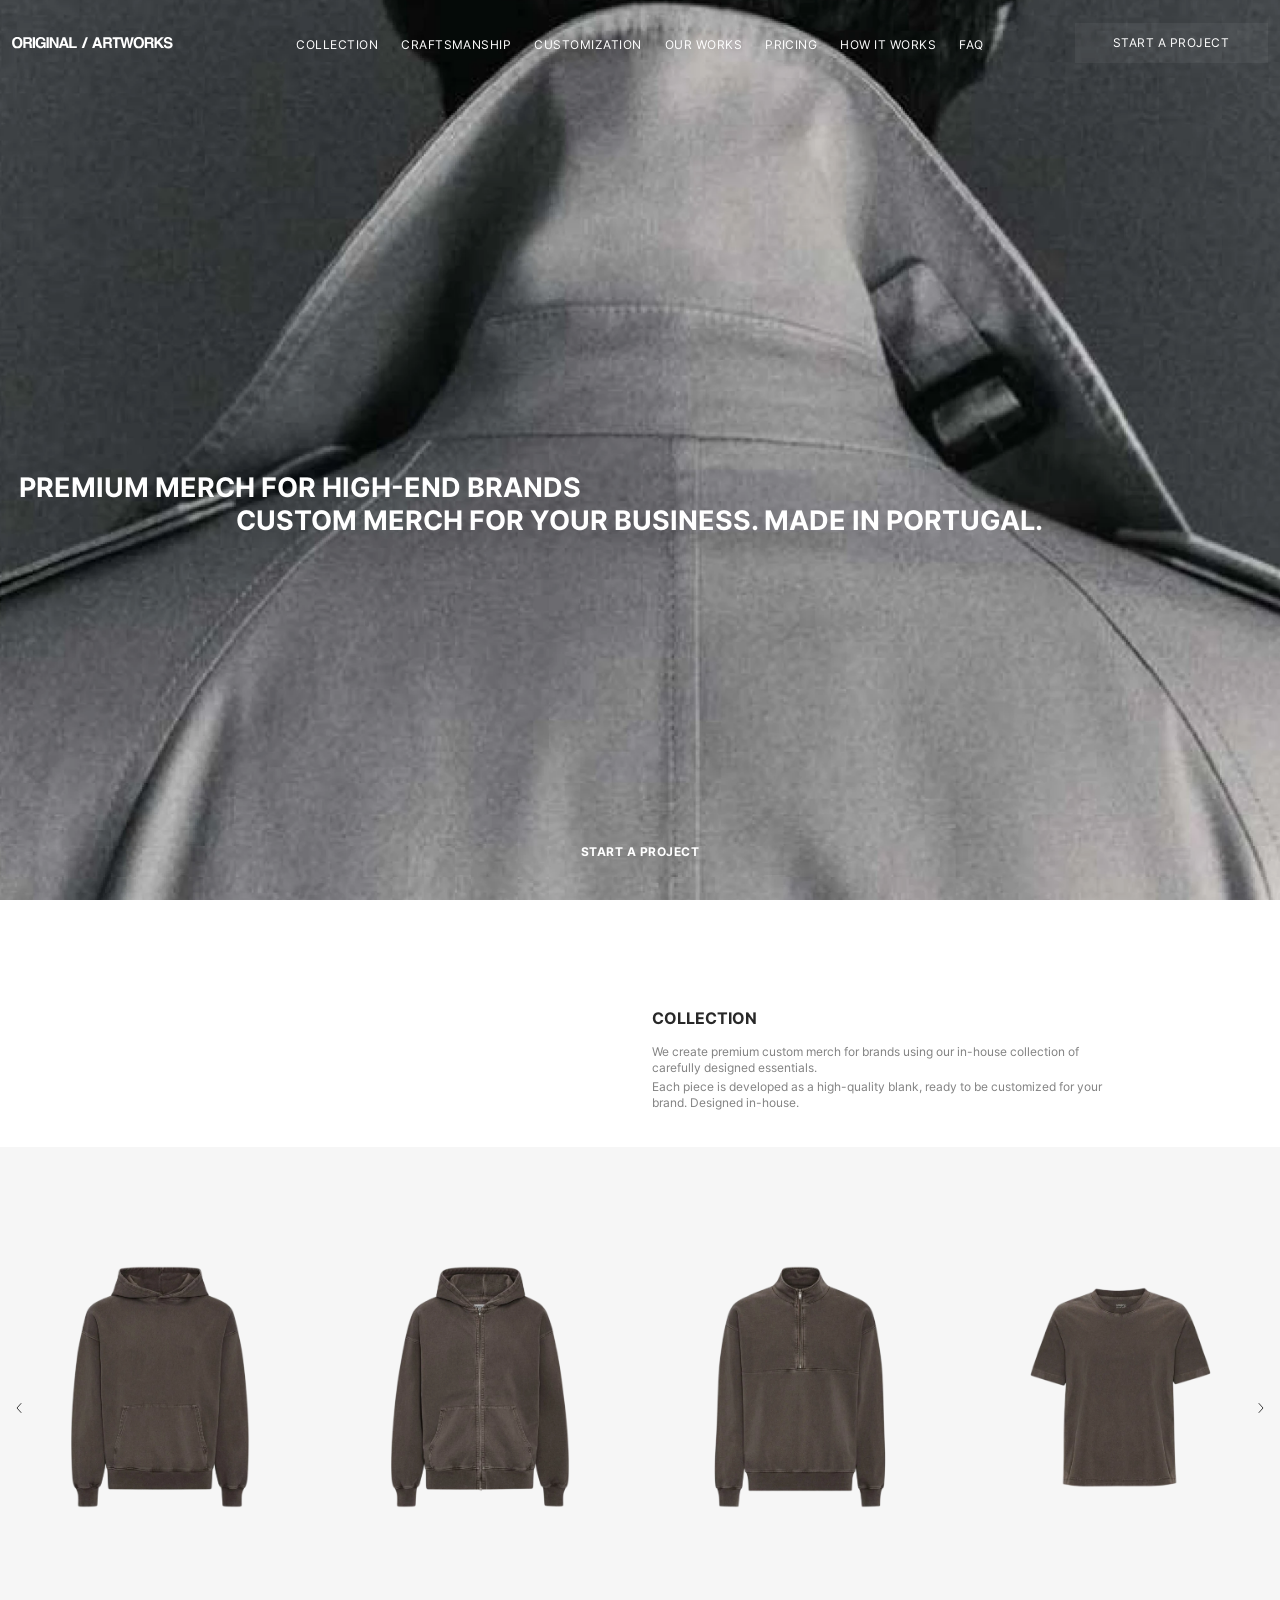
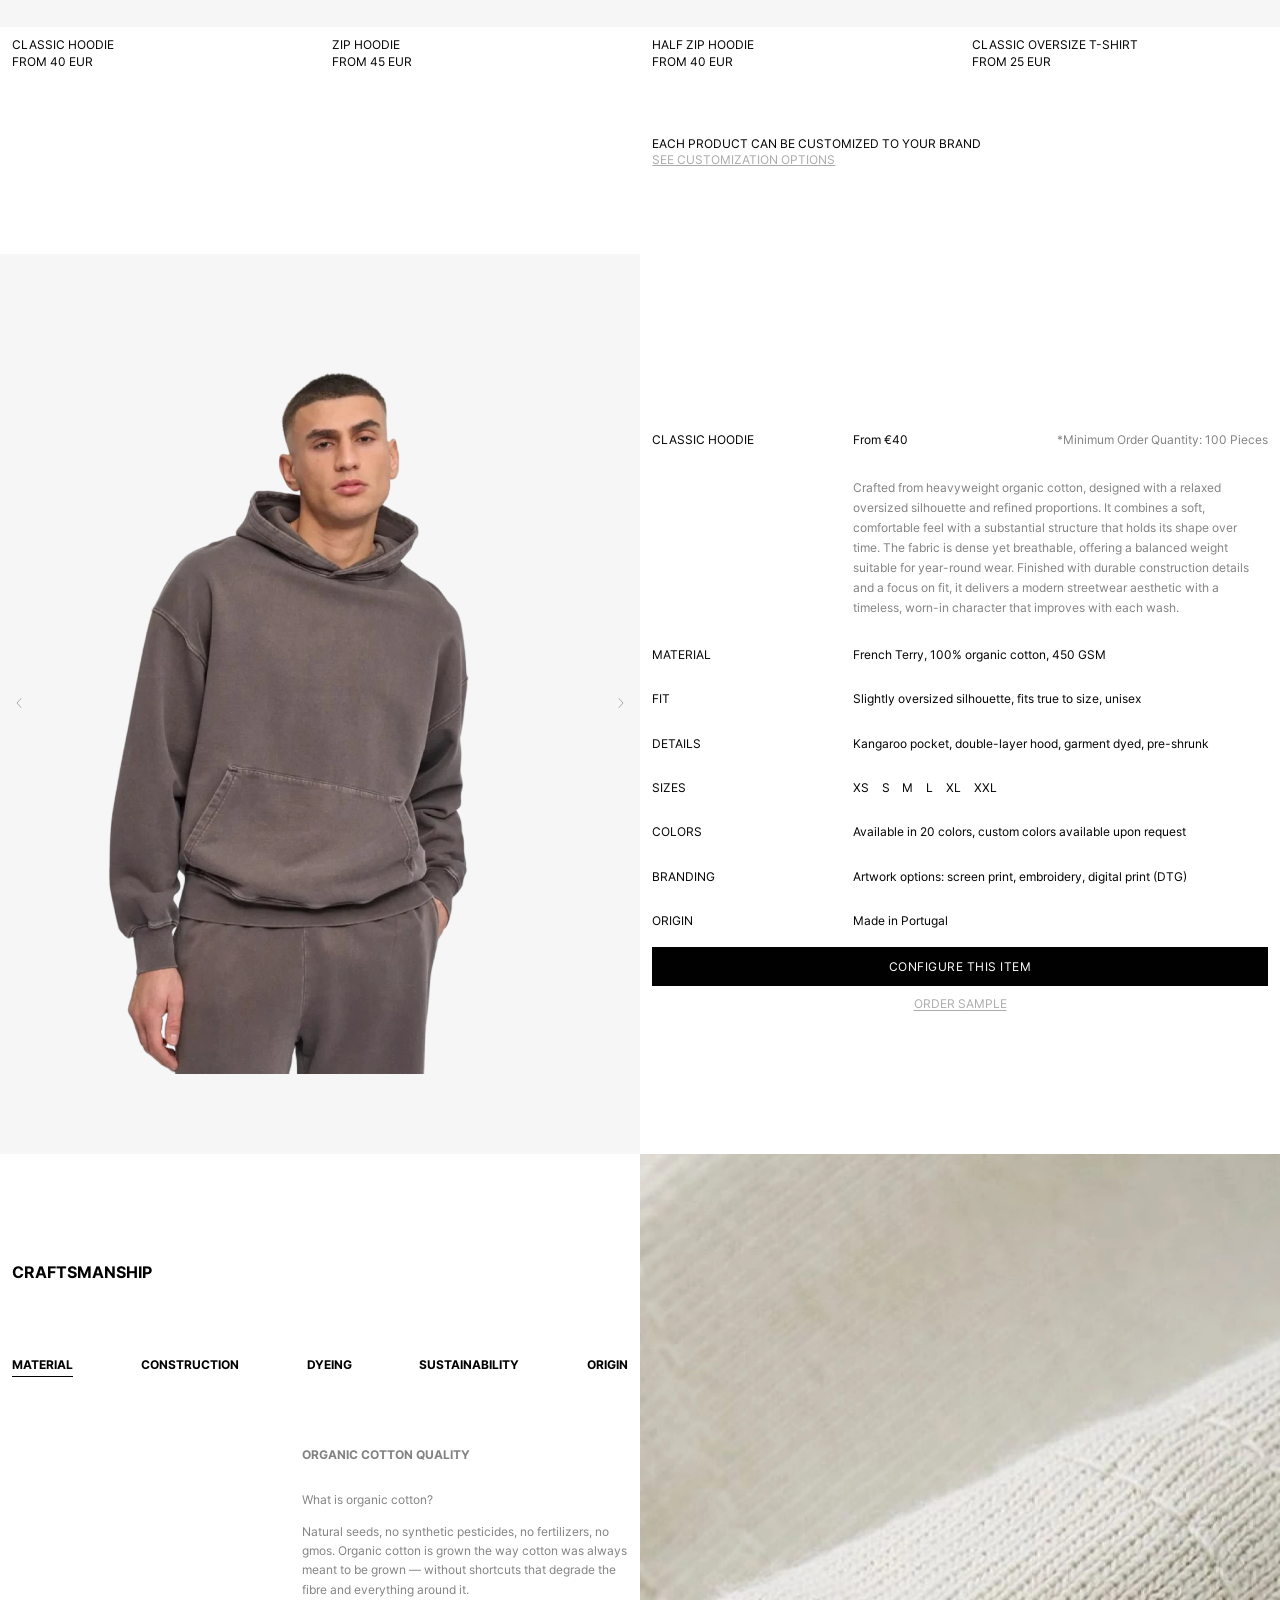
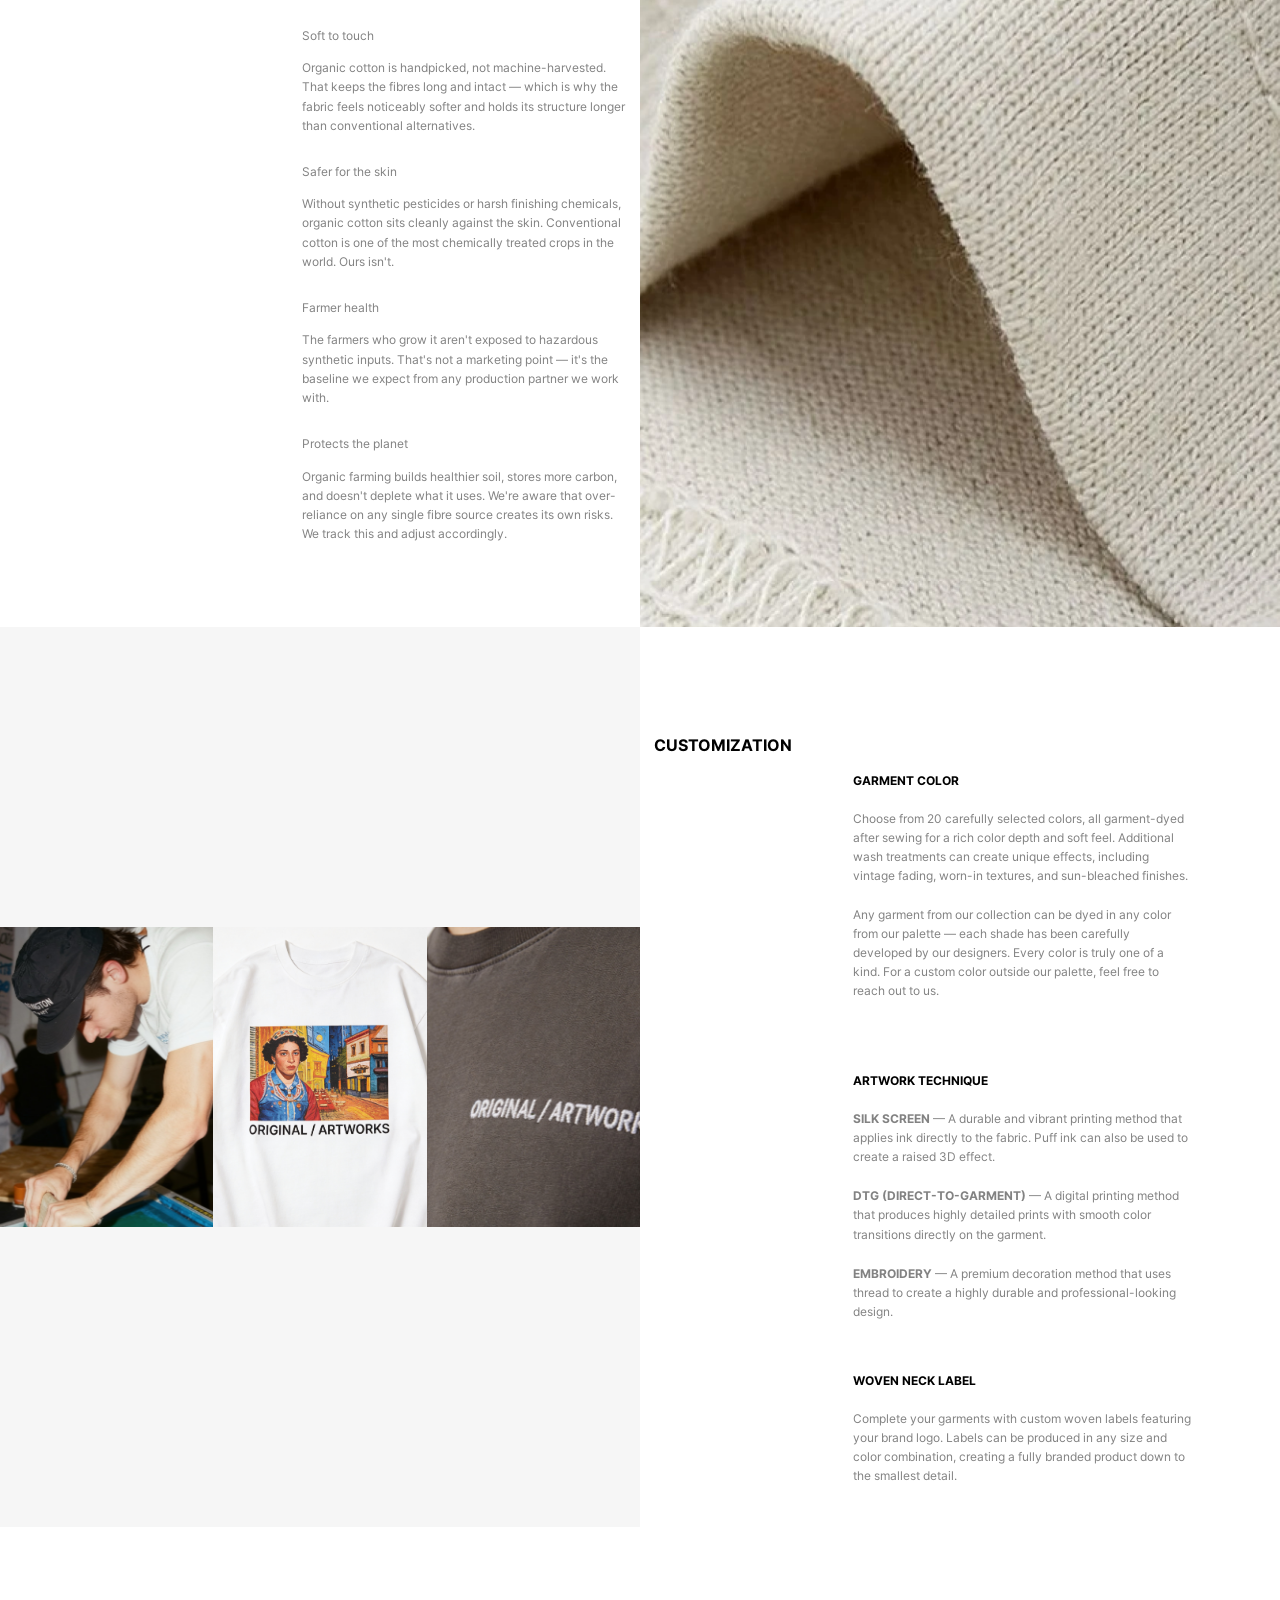
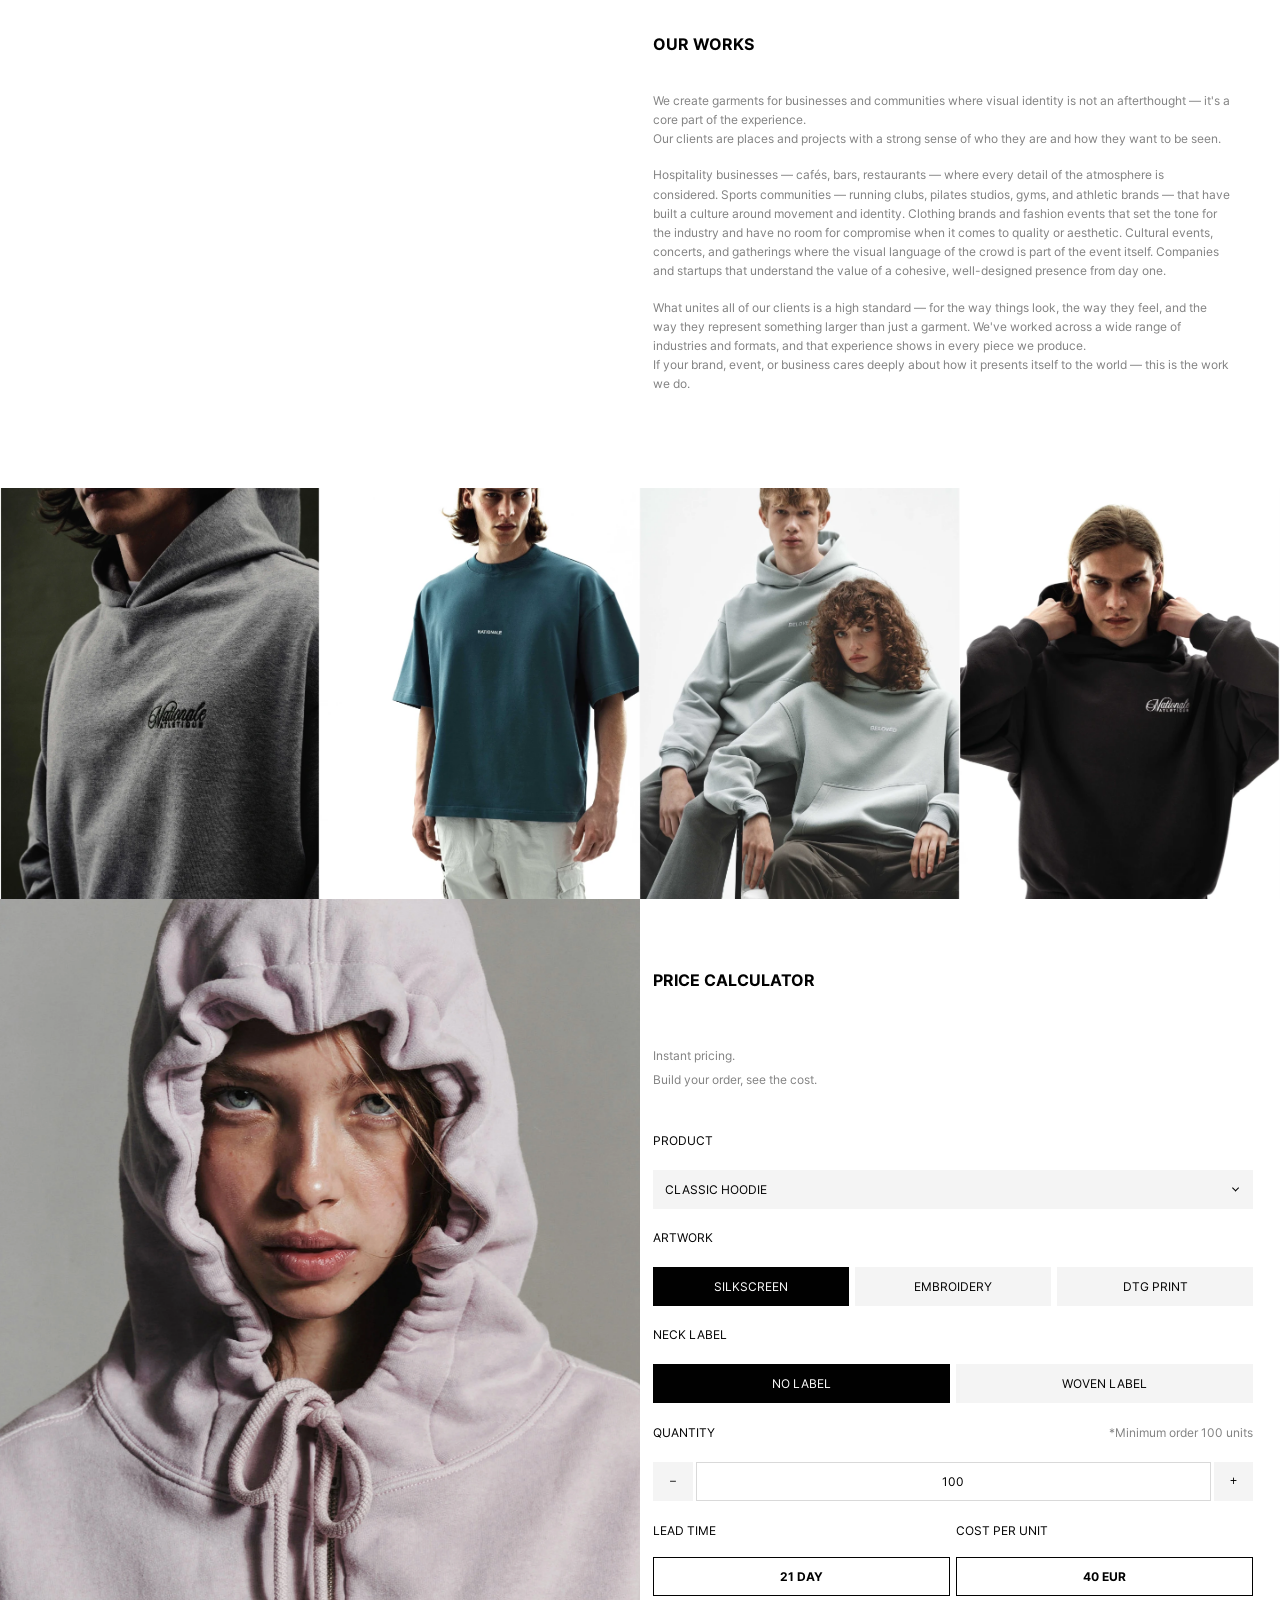
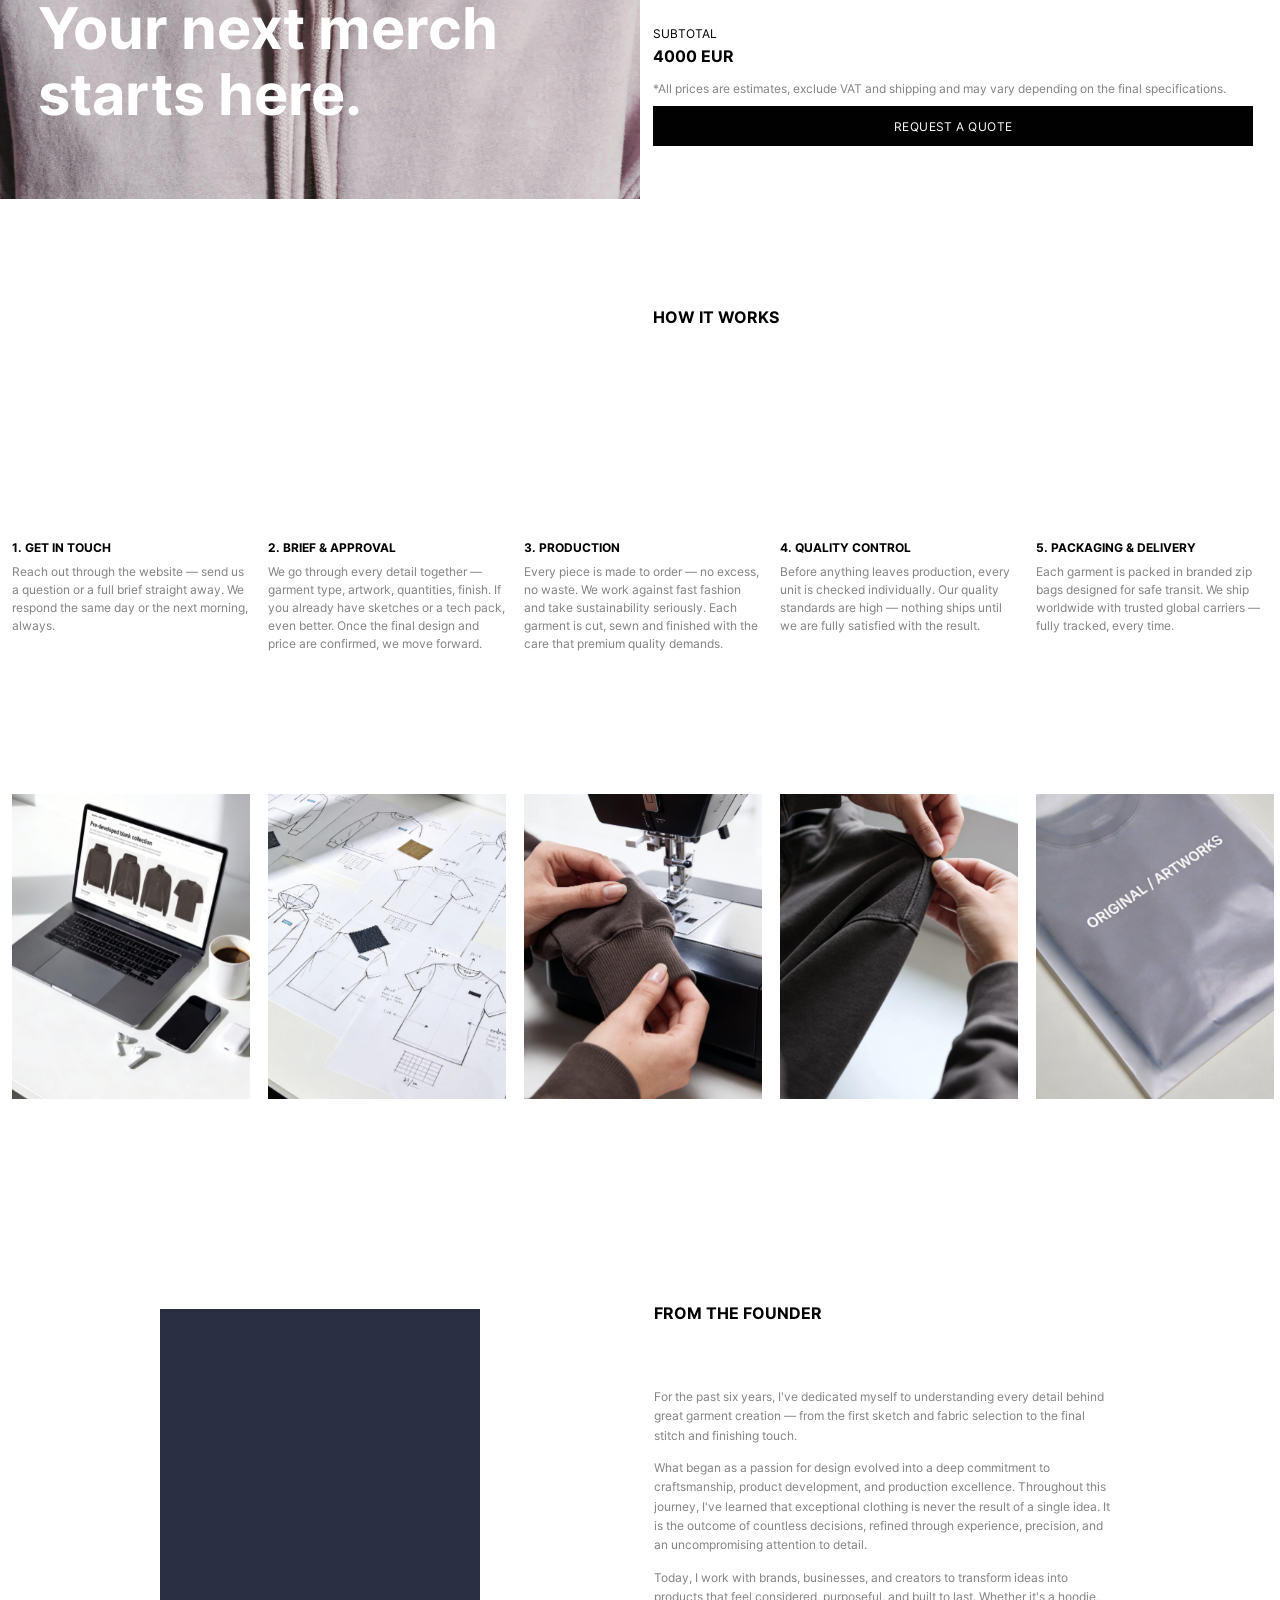
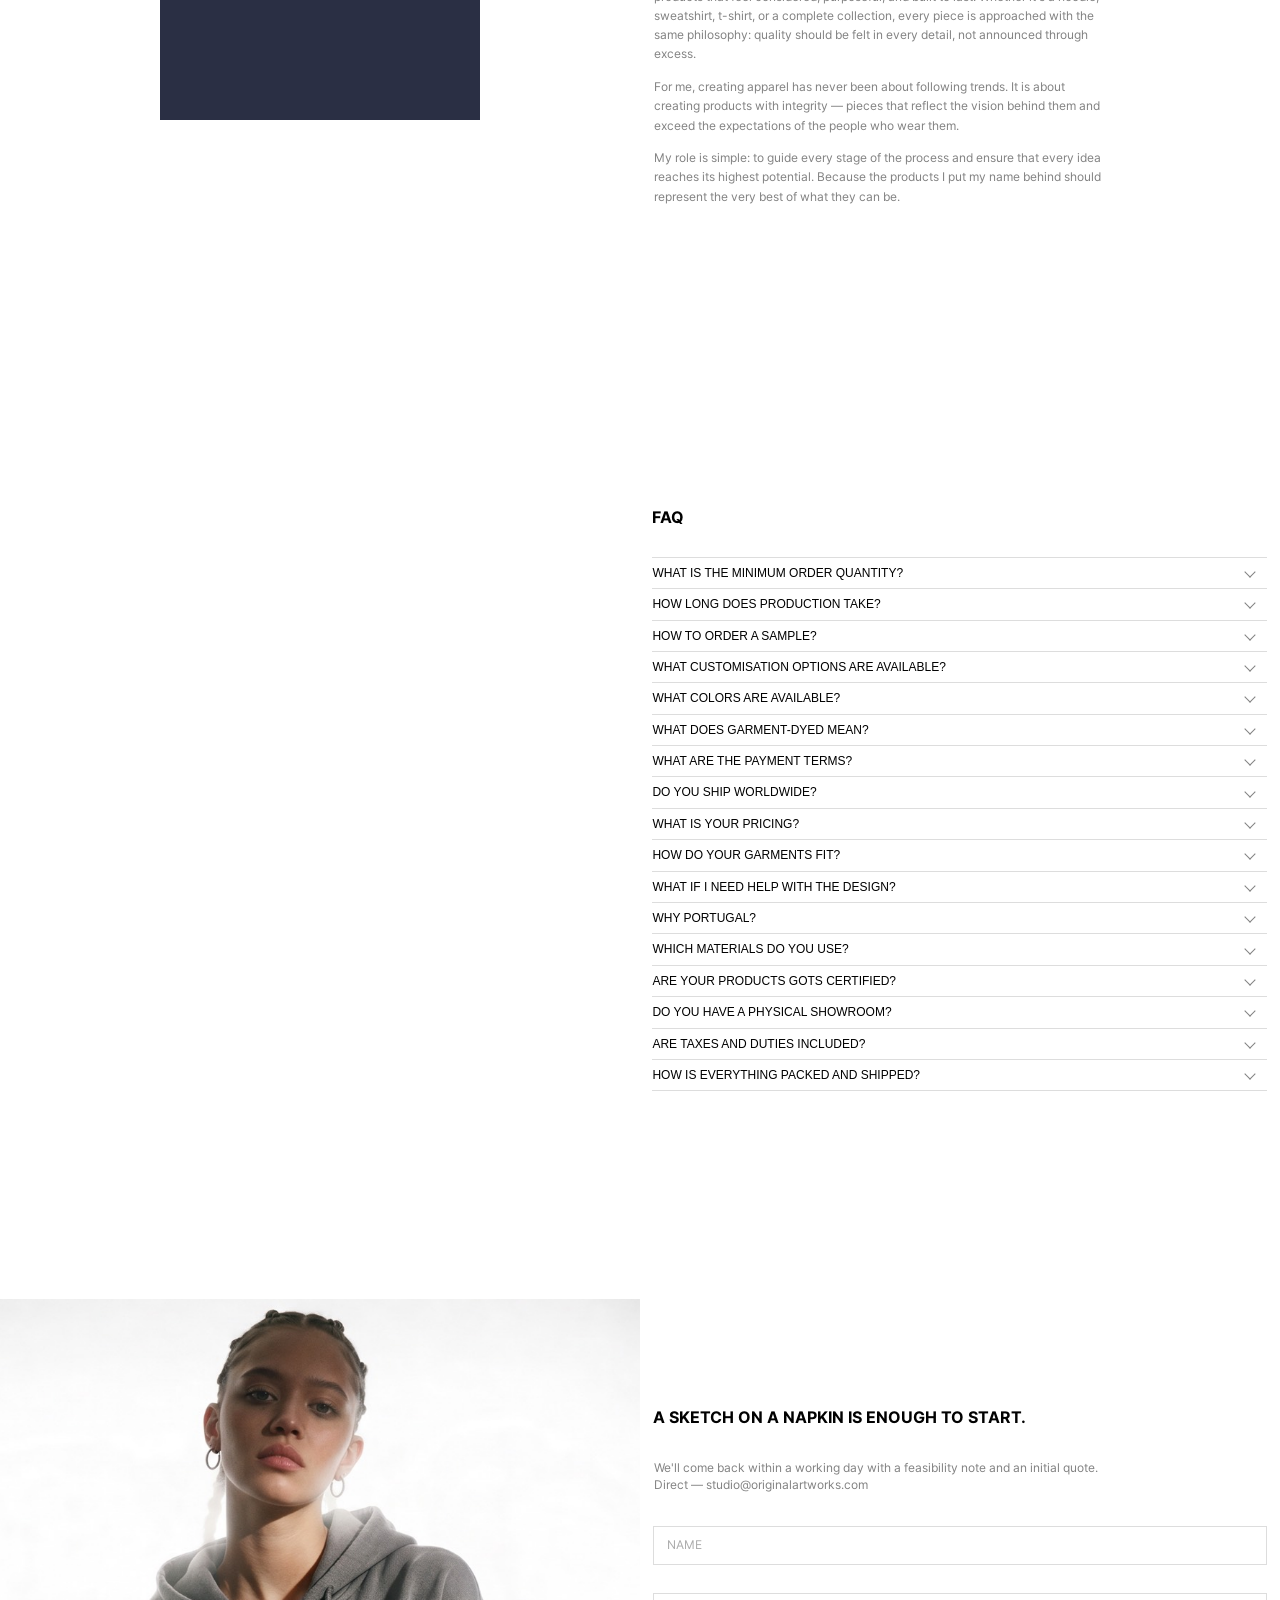
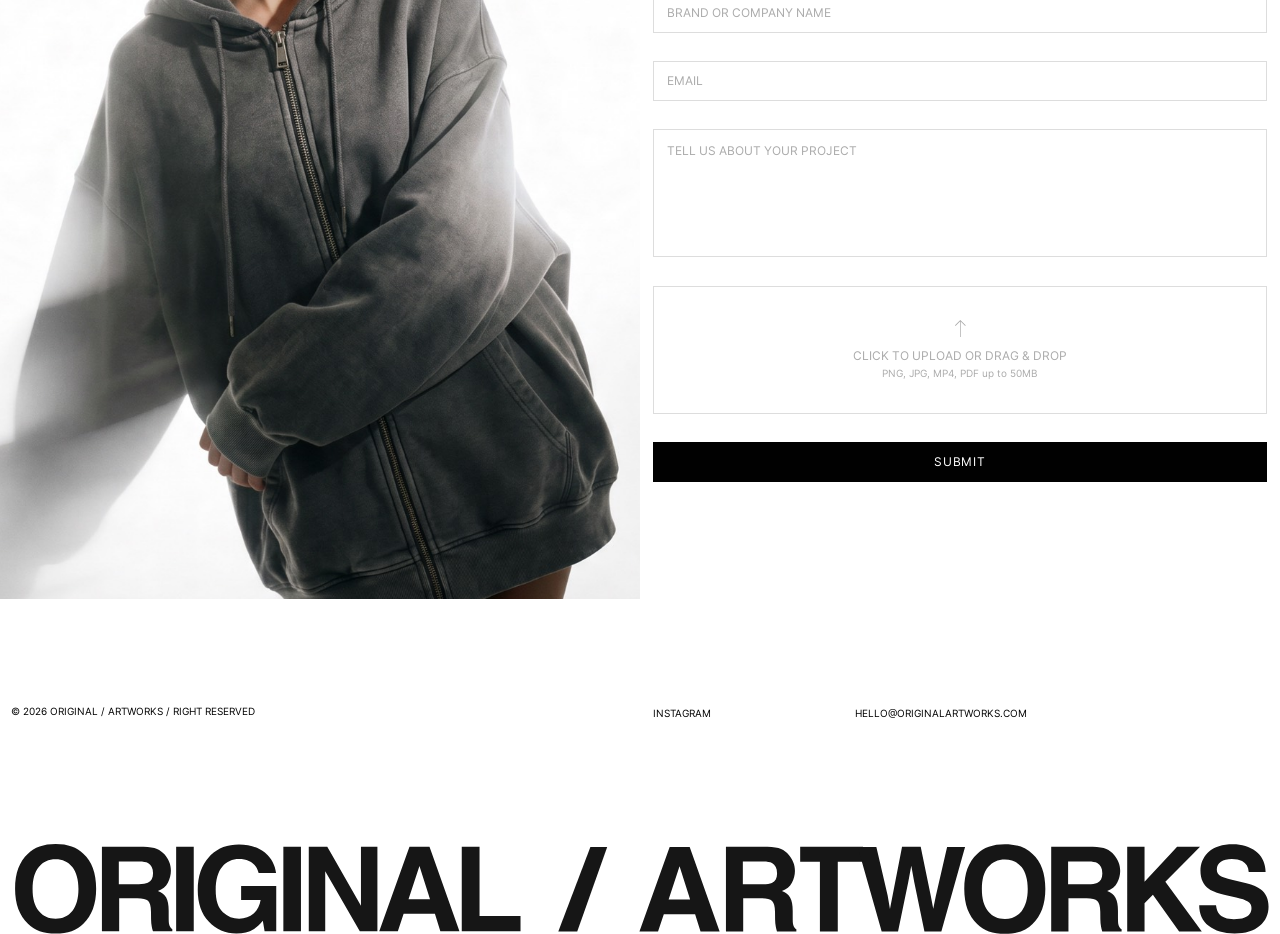
==== oa/index.html @ 7bf7a7cc "Mobile COLLECTION: working carousel with COMING SOON - Restore a real carousel on mobile (50vw colum" ====
<!DOCTYPE html>
<html lang="ru">
<head>
  <meta charset="UTF-8">
  <meta name="viewport" content="width=device-width, initial-scale=1.0">
  <title>Original Artworks</title>
  <link rel="stylesheet" href="style.css?v=103">
</head>
<body>

  <!-- ===== HERO ===== -->
  <section class="hero">
    <img class="hero__bg js-parallax" src="images/hero.webp" alt="">

    <nav class="hero__nav">
      <a href="#" class="hero__logo">
        <svg width="181" height="13" viewBox="0 0 181 13" fill="none" xmlns="http://www.w3.org/2000/svg">
          <path d="M5.9 12.8C4.2 12.8 2.8 12.3 1.9 11.4C0.7 10.2 0 8.6 0 6.4C0 4.2 0.6 2.5 1.9 1.4C2.8 0.5 4.2 0 5.9 0C7.6 0 9 0.5 9.9 1.4C11.1 2.5 11.7 4.2 11.7 6.4C11.7 8.6 11.1 10.3 9.9 11.4C9 12.3 7.7 12.8 5.9 12.8ZM9.2 6.3C9.2 4.9 8.9 3.9 8.3 3.1C7.7 2.4 6.9 2 5.9 2C4.9 2 4.1 2.4 3.5 3.1C2.9 3.8 2.6 4.9 2.6 6.3C2.6 7.7 2.9 8.7 3.5 9.5C4.1 10.2 4.9 10.6 5.9 10.6C6.9 10.6 7.7 10.2 8.3 9.5C8.9 8.8 9.2 7.7 9.2 6.3Z" fill="white"/>
          <path d="M21.6002 1.40001C21.9002 1.70001 22.1002 2.10001 22.2002 2.40001C22.4002 2.80001 22.4002 3.20001 22.4002 3.70001C22.4002 4.30001 22.2002 4.90001 22.0002 5.40001C21.7002 6.00001 21.2002 6.40001 20.6002 6.60001C21.2002 6.80001 21.5002 7.10001 21.8002 7.60001C22.0002 8.00001 22.2002 8.60001 22.2002 9.50001V10.3C22.2002 10.9 22.2002 11.2 22.3002 11.4C22.4002 11.7 22.5002 11.9 22.8002 12.1V12.4H20.0002C19.9002 12.1 19.9002 11.9 19.8002 11.7C19.7002 11.4 19.7002 11 19.7002 10.6V9.50001C19.7002 8.70001 19.5002 8.20001 19.3002 7.90001C19.0002 7.60001 18.5002 7.50001 17.8002 7.50001H15.2002V12.3H12.7002V0.200012H18.7002C19.5002 0.200012 20.2002 0.300011 20.7002 0.500011C20.9002 0.800011 21.3002 1.00001 21.6002 1.40001ZM19.2002 5.40001C19.7002 5.20001 20.0002 4.70001 20.0002 4.00001C20.0002 3.30001 19.7002 2.80001 19.3002 2.50001C19.0002 2.40001 18.6002 2.30001 18.0002 2.30001H15.1002V5.60001H18.0002C18.5002 5.60001 18.9002 5.60001 19.2002 5.40001Z" fill="white"/>
          <path d="M25.7998 0.200012V12.4H23.2998V0.200012H25.7998Z" fill="white"/>
          <path d="M33.8004 2.3C33.3004 2.1 32.9004 2 32.4004 2C31.4004 2 30.6004 2.4 30.0004 3.1C29.4004 3.8 29.1004 5 29.1004 6.5C29.1004 8 29.4004 9.1 30.1004 9.7C30.8004 10.3 31.6004 10.6 32.4004 10.6C33.2004 10.6 33.9004 10.3 34.5004 9.9C35.0004 9.4 35.4004 8.8 35.5004 8H32.7004V6H37.8004V12.5H36.1004L35.8004 11C35.3004 11.6 34.9004 12 34.5004 12.2C33.8004 12.6 33.0004 12.8 32.0004 12.8C30.4004 12.8 29.1004 12.2 28.0004 11.1C26.9004 10 26.4004 8.4 26.4004 6.5C26.4004 4.6 26.9004 3 28.0004 1.8C29.1004 0.599999 30.5004 0 32.3004 0C33.8004 0 35.1004 0.400001 36.0004 1.2C36.9004 2 37.5004 3 37.6004 4.1H35.1004C35.0004 3.2 34.5004 2.6 33.8004 2.3Z" fill="white"/>
          <path d="M41.2998 0.200012V12.4H38.7998V0.200012H41.2998Z" fill="white"/>
          <path d="M49.9004 0.200012H52.3004V12.4H49.8004L44.8004 3.70001V12.4H42.4004V0.200012H45.1004L50.0004 8.70001V0.200012H49.9004Z" fill="white"/>
          <path d="M61.3996 12.4L60.5996 9.90001H56.0996L55.2996 12.4H52.5996L56.9996 0.200012H59.8996L64.1996 12.4H61.3996ZM56.7996 7.80001H59.8996L58.2996 3.00001L56.7996 7.80001Z" fill="white"/>
          <path d="M67.0004 10.3V0.299988H64.4004V12.5H72.9004V10.3H67.0004Z" fill="white"/>
          <path d="M98.8996 12.5L98.0996 9.99999H93.5996L92.7996 12.5H90.0996L94.4996 0.299988H97.3996L101.7 12.5H98.8996ZM94.2996 7.89999H97.3996L95.8996 3.09999L94.2996 7.89999Z" fill="white"/>
          <path d="M111.6 1.39999C111.9 1.69999 112.1 2.09999 112.2 2.39999C112.4 2.79999 112.4 3.19999 112.4 3.69999C112.4 4.29999 112.2 4.89999 112 5.39999C111.7 5.99999 111.2 6.39999 110.6 6.59999C111.2 6.79999 111.5 7.09999 111.8 7.59999C112 7.99999 112.2 8.69999 112.2 9.49999V10.3C112.2 10.9 112.2 11.2 112.3 11.4C112.4 11.7 112.5 11.9 112.8 12.1V12.4H110C109.9 12.1 109.9 11.9 109.8 11.7C109.7 11.4 109.7 11 109.7 10.6V9.49999C109.7 8.69999 109.5 8.19999 109.3 7.89999C109 7.59999 108.5 7.49999 107.8 7.49999H105.2V12.3H102.7V0.299988H108.7C109.5 0.299988 110.2 0.399989 110.7 0.599989C110.9 0.799989 111.3 1.09999 111.6 1.39999ZM109.1 5.49999C109.6 5.29999 109.9 4.79999 109.9 4.09999C109.9 3.39999 109.6 2.89999 109.2 2.59999C108.9 2.49999 108.5 2.39999 107.9 2.39999H105V5.69999H107.9C108.4 5.69999 108.8 5.59999 109.1 5.49999Z" fill="white"/>
          <path d="M113.2 0.299988V2.49999H116V12.5H118.6V2.49999H122.2V0.299988H113.2Z" fill="white"/>
          <path d="M126.5 7.30001L127.9 0.300011H130.6L132 7.30001L132.4 9.20001L132.8 7.30001L134.4 0.200012H137L133.6 12.4H131.2L129.7 5.30001L129.3 2.90001L128.9 5.30001L127.4 12.4H125L121.5 0.200012H124.2L125.8 7.20001L126.1 9.10001L126.5 7.30001Z" fill="white"/>
          <path d="M142.7 12.8C141 12.8 139.6 12.3 138.7 11.4C137.5 10.2 136.8 8.6 136.8 6.4C136.8 4.2 137.4 2.5 138.7 1.4C139.6 0.5 141 0 142.7 0C144.4 0 145.8 0.5 146.7 1.4C147.9 2.5 148.5 4.2 148.5 6.4C148.5 8.6 147.9 10.3 146.7 11.4C145.8 12.3 144.5 12.8 142.7 12.8ZM146 6.4C146 5 145.7 4 145.1 3.2C144.5 2.5 143.7 2.1 142.7 2.1C141.7 2.1 140.9 2.5 140.3 3.2C139.7 3.9 139.4 5 139.4 6.4C139.4 7.8 139.7 8.8 140.3 9.6C140.9 10.3 141.7 10.7 142.7 10.7C143.7 10.7 144.5 10.3 145.1 9.6C145.7 8.8 146 7.7 146 6.4Z" fill="white"/>
          <path d="M158.5 1.39999C158.8 1.69999 159 2.09999 159.1 2.39999C159.3 2.79999 159.3 3.19999 159.3 3.69999C159.3 4.29999 159.1 4.89999 158.9 5.39999C158.6 5.99999 158.1 6.39999 157.5 6.59999C158.1 6.79999 158.4 7.09999 158.7 7.59999C158.9 7.99999 159.1 8.69999 159.1 9.49999V10.3C159.1 10.9 159.1 11.2 159.2 11.4C159.3 11.7 159.4 11.9 159.7 12.1V12.4H156.9C156.8 12.1 156.8 11.9 156.7 11.7C156.6 11.4 156.6 11 156.6 10.6V9.49999C156.6 8.69999 156.4 8.19999 156.2 7.89999C155.9 7.59999 155.4 7.49999 154.7 7.49999H152.1V12.3H149.4V0.299988H155.4C156.2 0.299988 156.9 0.399989 157.4 0.599989C157.8 0.799989 158.1 1.09999 158.5 1.39999ZM156 5.49999C156.5 5.29999 156.8 4.79999 156.8 4.09999C156.8 3.39999 156.5 2.89999 156.1 2.59999C155.8 2.49999 155.4 2.39999 154.8 2.39999H151.9V5.69999H154.8C155.3 5.69999 155.7 5.59999 156 5.49999Z" fill="white"/>
          <path d="M165.9 5.29999L170.9 0.299988H167.6L162.9 5.29999V0.299988H160.4V12.5H162.9V8.39999L164.1 7.19999L167.9 12.5H171.2L165.9 5.29999Z" fill="white"/>
          <path d="M173.6 10C174 10.5 174.7 10.7 175.7 10.7C176.3 10.7 176.8 10.6 177.2 10.5C177.9 10.2 178.3 9.8 178.3 9.1C178.3 8.7 178.1 8.4 177.8 8.2C177.4 8 176.9 7.8 176.1 7.6L174.8 7.3C173.5 7 172.7 6.7 172.2 6.4C171.4 5.8 171 5 171 3.8C171 2.7 171.4 1.8 172.2 1.1C173 0.4 174.1 0 175.7 0C177 0 178.1 0.3 179 1C179.9 1.7 180.4 2.7 180.4 4H178C177.9 3.3 177.6 2.7 177 2.4C176.6 2.2 176.1 2.1 175.5 2.1C174.8 2.1 174.3 2.2 173.9 2.5C173.5 2.8 173.3 3.1 173.3 3.6C173.3 4 173.5 4.4 173.9 4.6C174.1 4.7 174.7 4.9 175.5 5.1L177.6 5.6C178.5 5.8 179.2 6.1 179.7 6.5C180.4 7.1 180.8 7.9 180.8 9C180.8 10.1 180.4 11 179.5 11.8C178.6 12.5 177.4 12.9 175.9 12.9C174.3 12.9 173.1 12.5 172.2 11.8C171.3 11.1 170.8 10.1 170.8 8.8H173.2C173.2 9.3 173.4 9.7 173.6 10Z" fill="white"/>
          <path d="M83.0004 0.299988L78.4004 12.5H81.1004L85.4004 0.299988H83.0004Z" fill="white"/>
        </svg>
      </a>

      <div class="hero__nav-right">
        <ul class="hero__nav-links">
          <li><a href="#collection">COLLECTION</a></li>
          <li><a href="#craftsmanship">CRAFTSMANSHIP</a></li>
          <li><a href="#customization">CUSTOMIZATION</a></li>
          <li><a href="#our-works">OUR WORKS</a></li>
          <li><a href="#pricing">PRICING</a></li>
          <li><a href="#how-it-works">HOW IT WORKS</a></li>
          <li><a href="#faq">FAQ</a></li>
        </ul>
      </div>
      <a href="#start-a-project" class="hero__nav-start">START A PROJECT</a>

      <button class="hero__burger" aria-label="Открыть меню" aria-expanded="false">
        <svg class="hero__burger-icon" width="14" height="14" viewBox="0 0 10 10" fill="none" xmlns="http://www.w3.org/2000/svg">
          <path class="hero__burger-top" d="M9.79999 2H0V0H9.79999V2Z" fill="currentColor"/>
          <path class="hero__burger-bot" d="M9.79999 9.70001H0V7.70001H9.79999V9.70001Z" fill="currentColor"/>
        </svg>
      </button>
    </nav>


    <div class="hero__content">
      <p class="hero__eyebrow">PREMIUM MERCH FOR HIGH-END BRANDS</p>
      <h1 class="hero__title">CUSTOM MERCH FOR YOUR BUSINESS. MADE IN PORTUGAL.</h1>
    </div>

    <a href="#start-a-project" class="hero__bottom-cta">START A PROJECT</a>
  </section>
  <!-- ===== /HERO ===== -->

  <!-- ===== COLLECTION ===== -->
  <section class="collection" id="collection">

    <div class="collection__header">
      <h2 class="collection__title">COLLECTION</h2>
      <p class="collection__desc">We create premium custom merch for brands using our in-house collection of carefully designed essentials.</p>
      <p class="collection__desc">Each piece is developed as a high-quality blank, ready to be customized for your brand. Designed in-house.</p>
    </div>

    <div class="collection__grid-wrap">
    <div class="collection__grid">
      <a class="collection__item" href="#product-card" data-product="classic-hoodie">
        <div class="collection__card">
          <img src="images/classic-hoodie.webp" alt="Classic Hoodie">
        </div>
        <p class="collection__name">CLASSIC HOODIE</p>
        <p class="collection__price">FROM 40 EUR</p>
      </a>
      <a class="collection__item" href="#product-card" data-product="zip-hoodie">
        <div class="collection__card">
          <img src="images/zip-hoodie.webp" alt="Zip Hoodie">
        </div>
        <p class="collection__name">ZIP HOODIE</p>
        <p class="collection__price">FROM 45 EUR</p>
      </a>
      <a class="collection__item" href="#product-card" data-product="half-zip-hoodie">
        <div class="collection__card">
          <img src="images/half-zip-hoodie.webp" alt="Half Zip Hoodie">
        </div>
        <p class="collection__name">HALF ZIP HOODIE</p>
        <p class="collection__price">FROM 40 EUR</p>
      </a>
      <a class="collection__item" href="#product-card" data-product="classic-tshirt">
        <div class="collection__card">
          <img src="images/classic-tshirt.webp" alt="Classic Oversize T-Shirt">
        </div>
        <p class="collection__name">CLASSIC OVERSIZE T-SHIRT</p>
        <p class="collection__price">FROM 25 EUR</p>
      </a>
      <div class="collection__item collection__item--coming-soon">
        <div class="collection__card collection__card--coming-soon">
          <p class="collection__coming-label">COMING<br>SOON</p>
        </div>
        <p class="collection__name">&nbsp;</p>
        <p class="collection__price">&nbsp;</p>
      </div>
    </div>
    <button class="collection__arrow collection__arrow--prev" aria-label="Previous">
      <svg width="6" height="11" viewBox="0 0 6 11" fill="none"><path d="M5 1L1 5.5L5 10" stroke="#010101" stroke-width="0.75" stroke-linecap="round"/></svg>
    </button>
    <button class="collection__arrow collection__arrow--next" aria-label="Next">
      <svg width="6" height="11" viewBox="0 0 6 11" fill="none"><path d="M1 1L5 5.5L1 10" stroke="#010101" stroke-width="0.75" stroke-linecap="round"/></svg>
    </button>
    </div>

    <div class="collection__footer">
      <p class="collection__customize-label">EACH PRODUCT CAN BE CUSTOMIZED TO YOUR BRAND</p>
      <a href="#customization" class="collection__see-options">SEE CUSTOMIZATION OPTIONS</a>
    </div>

  </section>
  <!-- ===== /COLLECTION ===== -->

  <!-- ===== PRODUCT CARD ===== -->
  <section class="card" id="product-card">

    <div class="card__visual">
      <button class="card__gallery-prev" aria-label="Previous">
        <svg width="6" height="11" viewBox="0 0 6 11" fill="none"><path d="M5 1L1 5.5L5 10" stroke="#010101" stroke-width="0.75" stroke-linecap="round"/></svg>
      </button>
      <div class="card__main-img">
        <img id="card-main-img" src="images/CLASSIC HOODIE 1.webp" alt="Classic Hoodie">
      </div>
      <button class="card__gallery-next" aria-label="Next">
        <svg width="6" height="11" viewBox="0 0 6 11" fill="none"><path d="M1 1L5 5.5L1 10" stroke="#010101" stroke-width="0.75" stroke-linecap="round"/></svg>
      </button>
    </div>

    <div class="card__info">

      <div class="card__info-body">

        <div class="card__header">
          <p class="card__name">CLASSIC HOODIE</p>
          <p class="card__price">From €40</p>
          <p class="card__moq"><span class="card__moq--full">*Minimum Order Quantity: 100 Pieces</span><span class="card__moq--short">*MOQ 100 Pieces</span></p>
        </div>

        <p class="card__desc">Crafted from heavyweight organic cotton, designed with a relaxed oversized silhouette and refined proportions. It combines a soft, comfortable feel with a substantial structure that holds its shape over time. The fabric is dense yet breathable, offering a balanced weight suitable for year-round wear. Finished with durable construction details and a focus on fit, it delivers a modern streetwear aesthetic with a timeless, worn-in character that improves with each wash.</p>

        <dl class="card__specs">
          <div class="card__spec">
            <dt>MATERIAL</dt>
            <dd>French Terry, 100% organic cotton, 450 GSM</dd>
          </div>
          <div class="card__spec">
            <dt>FIT</dt>
            <dd>Slightly oversized silhouette, fits true to size, unisex</dd>
          </div>
          <div class="card__spec">
            <dt>DETAILS</dt>
            <dd>Kangaroo pocket, double-layer hood, garment dyed, pre-shrunk</dd>
          </div>
          <div class="card__spec">
            <dt>SIZES</dt>
            <dd class="card__spec-sizes">
              <span>XS</span><span>S</span><span>M</span><span>L</span><span>XL</span><span>XXL</span>
            </dd>
          </div>
          <div class="card__spec">
            <dt>COLORS</dt>
            <dd>Available in 20 colors, custom colors available upon request</dd>
          </div>
          <div class="card__spec">
            <dt>BRANDING</dt>
            <dd>Artwork options: screen print, embroidery, digital print (DTG)</dd>
          </div>
          <div class="card__spec">
            <dt>ORIGIN</dt>
            <dd>Made in Portugal</dd>
          </div>
        </dl>

      </div>

      <div class="card__actions">
        <a href="#pricing" class="card__configure">CONFIGURE THIS ITEM</a>
        <a href="#start-a-project" class="card__sample">ORDER SAMPLE</a>
      </div>

    </div>

  </section>
  <!-- ===== /PRODUCT CARD ===== -->

  <!-- ===== CRAFTSMANSHIP ===== -->
  <section class="craft" id="craftsmanship">

    <div class="craft__info">
      <p class="craft__label">CRAFTSMANSHIP</p>

      <nav class="craft__tabs">
        <button class="craft__tab is-active" data-tab="material">MATERIAL</button>
        <button class="craft__tab" data-tab="construction">CONSTRUCTION</button>
        <button class="craft__tab" data-tab="dyeing">DYEING</button>
        <button class="craft__tab" data-tab="sustainability">SUSTAINABILITY</button>
        <button class="craft__tab" data-tab="origin">ORIGIN</button>
      </nav>

      <div class="craft__content" id="craft-content"></div>
    </div>

    <div class="craft__visual">
      <div class="craft__parallax js-parallax">
        <img class="craft__img" id="craft-img" src="images/craft-material.webp" alt="">
      </div>
    </div>

  </section>
  <!-- ===== /CRAFTSMANSHIP ===== -->

  <!-- ===== CUSTOMIZATION ===== -->
  <section class="customization" id="customization">

    <div class="custom__gallery">
      <div class="custom__photo custom__photo--garment">
        <img id="custom-img-garment" class="js-parallax" src="images/custom-garment.jpeg" alt="Garment color options">
      </div>
      <div class="custom__photo custom__photo--silk">
        <img id="custom-img-silk" class="js-parallax" src="images/custom-silk.jpeg" alt="Silk screen printing">
      </div>
      <div class="custom__photo custom__photo--dtg">
        <img id="custom-img-dtg" class="js-parallax-pan" src="images/dtg_sample.jpeg" alt="DTG print example">
        <span class="custom__photo-label">DTG PICTURE</span>
      </div>
      <div class="custom__photo custom__photo--embroidery">
        <img id="custom-img-embroidery" class="js-parallax" src="images/custom-embroidery.jpg" alt="Embroidery example">
      </div>
      <div class="custom__photo custom__photo--neck">
        <img id="custom-img-neck" class="js-parallax" src="images/custom-neck.jpeg" alt="Neck label example">
      </div>
    </div>

    <div class="custom__info">
      <p class="custom__label">CUSTOMIZATION</p>

      <div class="custom__block custom__block--garment">
        <p class="custom__block-title">GARMENT COLOR</p>
        <p class="custom__block-body">Choose from 20 carefully selected colors, all garment-dyed after sewing for a rich color depth and soft feel. Additional wash treatments can create unique effects, including vintage fading, worn-in textures, and sun-bleached finishes.</p>
        <p class="custom__block-body">Any garment from our collection can be dyed in any color from our palette — each shade has been carefully developed by our designers. Every color is truly one of a kind. For a custom color outside our palette, feel free to reach out to us.</p>
      </div>

      <div class="custom__block custom__block--artwork">
        <p class="custom__block-title">ARTWORK TECHNIQUE</p>
        <div class="custom__techniques">
          <p><span class="custom__technique-name">SILK SCREEN</span> — A durable and vibrant printing method that applies ink directly to the fabric. Puff ink can also be used to create a raised 3D effect.</p>
          <p><span class="custom__technique-name">DTG (DIRECT-TO-GARMENT)</span> — A digital printing method that produces highly detailed prints with smooth color transitions directly on the garment.</p>
          <p><span class="custom__technique-name">EMBROIDERY</span> — A premium decoration method that uses thread to create a highly durable and professional-looking design.</p>
        </div>
      </div>

      <div class="custom__block custom__block--neck">
        <p class="custom__block-title">WOVEN NECK LABEL</p>
        <p class="custom__block-body">Complete your garments with custom woven labels featuring your brand logo. Labels can be produced in any size and color combination, creating a fully branded product down to the smallest detail.</p>
      </div>
    </div>

  </section>
  <!-- ===== /CUSTOMIZATION ===== -->

  <!-- ===== OUR WORKS ===== -->
  <section class="ourworks" id="our-works">

    <div class="ourworks__info">
      <p class="ourworks__label">OUR WORKS</p>
      <div class="ourworks__text">
        <p>We create garments for businesses and communities where visual identity is not an afterthought — it's a core part of the experience.<br>Our clients are places and projects with a strong sense of who they are and how they want to be seen.</p>
        <p>Hospitality businesses — cafés, bars, restaurants — where every detail of the atmosphere is considered. Sports communities — running clubs, pilates studios, gyms, and athletic brands — that have built a culture around movement and identity. Clothing brands and fashion events that set the tone for the industry and have no room for compromise when it comes to quality or aesthetic. Cultural events, concerts, and gatherings where the visual language of the crowd is part of the event itself. Companies and startups that understand the value of a cohesive, well-designed presence from day one.</p>
        <p>What unites all of our clients is a high standard — for the way things look, the way they feel, and the way they represent something larger than just a garment. We've worked across a wide range of industries and formats, and that experience shows in every piece we produce.<br>If your brand, event, or business cares deeply about how it presents itself to the world — this is the work we do.</p>
      </div>
    </div>

    <div class="ourworks__scroll-wrap">
      <div class="ourworks__scroll-track">
        <div class="ourworks__item"><img src="images/our_works_1.webp" alt=""></div>
        <div class="ourworks__item"><img src="images/our_works_2.webp" alt=""></div>
        <div class="ourworks__item"><img src="images/our_works_3.webp" alt=""></div>
        <div class="ourworks__item"><img src="images/our_works_4.webp" alt=""></div>
        <div class="ourworks__item"><img src="images/our_works_5.webp" alt=""></div>
        <div class="ourworks__item"><img src="images/our_works_6.jpg" alt=""></div>
        <div class="ourworks__item"><img src="images/our_works_7.jpg" alt=""></div>
        <div class="ourworks__item"><img src="images/our_works_8.jpg" alt=""></div>
        <div class="ourworks__item"><img src="images/our_works_9.webp" alt=""></div>
        <div class="ourworks__item"><img src="images/our_works_10.jpg" alt=""></div>
        <div class="ourworks__item"><img src="images/our_works_1.webp" alt=""></div>
        <div class="ourworks__item"><img src="images/our_works_2.webp" alt=""></div>
        <div class="ourworks__item"><img src="images/our_works_3.webp" alt=""></div>
        <div class="ourworks__item"><img src="images/our_works_4.webp" alt=""></div>
        <div class="ourworks__item"><img src="images/our_works_5.webp" alt=""></div>
        <div class="ourworks__item"><img src="images/our_works_6.jpg" alt=""></div>
        <div class="ourworks__item"><img src="images/our_works_7.jpg" alt=""></div>
        <div class="ourworks__item"><img src="images/our_works_8.jpg" alt=""></div>
        <div class="ourworks__item"><img src="images/our_works_9.webp" alt=""></div>
        <div class="ourworks__item"><img src="images/our_works_10.jpg" alt=""></div>
      </div>
    </div>

  </section>
  <!-- ===== /OUR WORKS ===== -->

  <!-- ===== PRICING ===== -->
  <section class="pricing" id="pricing">

    <div class="pricing__visual">
      <img src="images/PRICE%20CALCULATOR.webp" alt="Price Calculator" class="pricing__visual-img js-parallax">
      <h2 class="pricing__visual-title">Your next merch<br>starts here.</h2>
    </div>

    <div class="pricing__panel">

      <h2 class="pricing__title">PRICE CALCULATOR</h2>
      <p class="pricing__sub">Instant pricing.<br>Build your order, see the cost.</p>

      <!-- PRODUCT -->
      <div class="pricing__field">
        <span class="pricing__lbl">PRODUCT</span>
        <div class="pricing__select-wrap">
          <select id="calc-product" class="pricing__select">
            <option value="40">CLASSIC HOODIE</option>
            <option value="45">ZIP HOODIE</option>
            <option value="40">HALF ZIP HOODIE</option>
            <option value="25">CLASSIC OVERSIZE T-SHIRT</option>
          </select>
          <span class="pricing__arrow"></span>
        </div>
      </div>

      <!-- ARTWORK -->
      <div class="pricing__field">
        <span class="pricing__lbl">ARTWORK</span>
        <div class="pricing__btns" id="calc-artwork">
          <button class="pricing__btn is-active" data-addon="0">SILKSCREEN</button>
          <button class="pricing__btn" data-addon="2">EMBROIDERY</button>
          <button class="pricing__btn" data-addon="1.5">DTG PRINT</button>
        </div>
      </div>

      <!-- NECK LABEL -->
      <div class="pricing__field">
        <span class="pricing__lbl">NECK LABEL</span>
        <div class="pricing__btns" id="calc-label">
          <button class="pricing__btn is-active" data-flat="0">NO LABEL</button>
          <button class="pricing__btn" data-flat="50">WOVEN LABEL</button>
        </div>
      </div>

      <!-- QUANTITY -->
      <div class="pricing__field">
        <div class="pricing__lbl-row">
          <span class="pricing__lbl">QUANTITY</span>
          <span class="pricing__note">*Minimum order 100 units</span>
        </div>
        <div class="pricing__stepper">
          <button class="pricing__step-btn" id="calc-minus">−</button>
          <input type="text" inputmode="numeric" pattern="[0-9]*" class="pricing__step-val" id="calc-qty" value="100" aria-label="Quantity">
          <button class="pricing__step-btn" id="calc-plus">+</button>
        </div>
      </div>

      <!-- LEAD TIME + COST PER UNIT -->
      <div class="pricing__summary">
        <div class="pricing__sum-col">
          <span class="pricing__sum-lbl">LEAD TIME</span>
          <div class="pricing__sum-box"><span id="calc-lead">21 DAY</span></div>
        </div>
        <div class="pricing__sum-col">
          <span class="pricing__sum-lbl">COST PER UNIT</span>
          <div class="pricing__sum-box"><span id="calc-cpu">40 EUR</span></div>
        </div>
      </div>

      <!-- SUBTOTAL -->
      <div class="pricing__subtotal">
        <span class="pricing__subtotal-lbl">SUBTOTAL</span>
        <strong class="pricing__subtotal-val" id="calc-total">4000 EUR</strong>
      </div>

      <p class="pricing__disclaimer">*All prices are estimates, exclude VAT and shipping and may vary depending on the final specifications.</p>

      <a href="#start-a-project" class="pricing__cta" id="pricing-cta">REQUEST A QUOTE</a>

    </div>
  </section>
  <!-- ===== /PRICING ===== -->

  <!-- ===== HOW IT WORKS ===== -->
  <section class="howitworks" id="how-it-works">

    <p class="howitworks__label">HOW IT WORKS</p>

    <div class="howitworks__steps">

      <div class="howitworks__step howitworks__step--1">
        <p class="howitworks__step-num">1. GET IN TOUCH</p>
        <p class="howitworks__step-body">Reach out through the website — send us a question or a full brief straight away. We respond the same day or the next morning, always.</p>
        <div class="howitworks__step-photo"><img class="js-parallax" src="images/Get%20in%20touch.webp" alt="Get in touch"></div>
      </div>

      <div class="howitworks__step howitworks__step--2">
        <p class="howitworks__step-num">2. BRIEF &amp; APPROVAL</p>
        <p class="howitworks__step-body">We go through every detail together — garment type, artwork, quantities, finish. If you already have sketches or a tech pack, even better. Once the final design and price are confirmed, we move forward.</p>
        <div class="howitworks__step-photo"><img class="js-parallax" src="images/Brief%20%26%20Approval.webp" alt="Brief & Approval"></div>
      </div>

      <div class="howitworks__step howitworks__step--3">
        <p class="howitworks__step-num">3. PRODUCTION</p>
        <p class="howitworks__step-body">Every piece is made to order — no excess, no waste. We work against fast fashion and take sustainability seriously. Each garment is cut, sewn and finished with the care that premium quality demands.</p>
        <div class="howitworks__step-photo"><img class="js-parallax" src="images/Production.webp" alt="Production"></div>
      </div>

      <div class="howitworks__step howitworks__step--4">
        <p class="howitworks__step-num">4. QUALITY CONTROL</p>
        <p class="howitworks__step-body">Before anything leaves production, every unit is checked individually. Our quality standards are high — nothing ships until we are fully satisfied with the result.</p>
        <div class="howitworks__step-photo"><img class="js-parallax" src="images/Quality%20control.webp" alt="Quality control"></div>
      </div>

      <div class="howitworks__step howitworks__step--5">
        <p class="howitworks__step-num">5. PACKAGING &amp; DELIVERY</p>
        <p class="howitworks__step-body">Each garment is packed in branded zip bags designed for safe transit. We ship worldwide with trusted global carriers — fully tracked, every time.</p>
        <div class="howitworks__step-photo"><img class="js-parallax" src="images/Packaging%20%26%20delivery.webp" alt="Packaging & delivery"></div>
      </div>

    </div>

  </section>
  <!-- ===== /HOW IT WORKS ===== -->

  <!-- ===== FROM THE FOUNDER ===== -->
  <section class="founder" id="from-the-founder">
    <div class="founder__photo">
      <!-- Add founder photo: <img src="images/founder.webp" alt=""> -->
    </div>
    <p class="founder__label">FROM THE FOUNDER</p>
    <div class="founder__text">
      <p>For the past six years, I've dedicated myself to understanding every detail behind great garment creation — from the first sketch and fabric selection to the final stitch and finishing touch.</p>
      <p>What began as a passion for design evolved into a deep commitment to craftsmanship, product development, and production excellence. Throughout this journey, I've learned that exceptional clothing is never the result of a single idea. It is the outcome of countless decisions, refined through experience, precision, and an uncompromising attention to detail.</p>
      <p>Today, I work with brands, businesses, and creators to transform ideas into products that feel considered, purposeful, and built to last. Whether it's a hoodie, sweatshirt, t-shirt, or a complete collection, every piece is approached with the same philosophy: quality should be felt in every detail, not announced through excess.</p>
      <p>For me, creating apparel has never been about following trends. It is about creating products with integrity — pieces that reflect the vision behind them and exceed the expectations of the people who wear them.</p>
      <p>My role is simple: to guide every stage of the process and ensure that every idea reaches its highest potential. Because the products I put my name behind should represent the very best of what they can be.</p>
    </div>
  </section>
  <!-- ===== /FROM THE FOUNDER ===== -->

  <!-- ===== FAQ ===== -->
  <section class="faq" id="faq">
    <p class="faq__title">FAQ</p>
    <div class="faq__list">

      <div class="faq__item">
        <button class="faq__question"><span>WHAT IS THE MINIMUM ORDER QUANTITY?</span><span class="faq__toggle"></span></button>
        <div class="faq__answer"><div class="faq__answer-inner"><p>The minimum order quantity is 100 units per style. This allows us to maintain the production standards and garment-dye process that define the quality of our blanks.</p></div></div>
      </div>

      <div class="faq__item">
        <button class="faq__question"><span>HOW LONG DOES PRODUCTION TAKE?</span><span class="faq__toggle"></span></button>
        <div class="faq__answer"><div class="faq__answer-inner"><p>From design approval to delivery, production takes approximately 21 days. We work with a focused range of styles and a reliable manufacturing partner in Portugal, which keeps timelines consistent.</p></div></div>
      </div>

      <div class="faq__item">
        <button class="faq__question"><span>HOW TO ORDER A SAMPLE?</span><span class="faq__toggle"></span></button>
        <div class="faq__answer"><div class="faq__answer-inner"><p>You can order a blank sample in a standard base colour before committing to a full run. Samples are available without customisation — this lets you feel the fabric weight, assess the fit, and confirm the quality firsthand.</p></div></div>
      </div>

      <div class="faq__item">
        <button class="faq__question"><span>WHAT CUSTOMISATION OPTIONS ARE AVAILABLE?</span><span class="faq__toggle"></span></button>
        <div class="faq__answer"><div class="faq__answer-inner"><p>Every order is built around four parameters: colour (from our curated palette of 20 base shades), print method (screen printing, embroidery, or DTF), size run (XS–2XL), and branded label. All customisation happens on top of our fixed blank silhouettes — we don't alter the cut or construction.</p></div></div>
      </div>

      <div class="faq__item">
        <button class="faq__question"><span>WHAT COLORS ARE AVAILABLE?</span><span class="faq__toggle"></span></button>
        <div class="faq__answer"><div class="faq__answer-inner"><p>We offer a palette of 20 carefully selected base colours. Each shade is applied via garment dyeing after the piece is sewn, which produces a naturally rich, premium finish. Custom colours outside the palette can be discussed individually.</p></div></div>
      </div>

      <div class="faq__item">
        <button class="faq__question"><span>WHAT DOES GARMENT-DYED MEAN?</span><span class="faq__toggle"></span></button>
        <div class="faq__answer"><div class="faq__answer-inner"><p>Garment dyeing means the finished piece is dyed after it's been sewn — not cut from pre-dyed fabric. This results in a more even dye uptake, subtle tonal variation at the seams that adds depth and character, and a pre-washed feel that won't shrink or lose shape after washing. It's one of the key markers of premium production.</p></div></div>
      </div>

      <div class="faq__item">
        <button class="faq__question"><span>WHAT ARE THE PAYMENT TERMS?</span><span class="faq__toggle"></span></button>
        <div class="faq__answer"><div class="faq__answer-inner"><p>We work on a 50/50 basis — 50% upon order confirmation, and the remaining 50% once production is complete and before shipping. Full upfront payment is also accepted.</p></div></div>
      </div>

      <div class="faq__item">
        <button class="faq__question"><span>DO YOU SHIP WORLDWIDE?</span><span class="faq__toggle"></span></button>
        <div class="faq__answer"><div class="faq__answer-inner"><p>Yes. We ship to any country. Shipping details and logistics are confirmed at the time of order.</p></div></div>
      </div>

      <div class="faq__item">
        <button class="faq__question"><span>WHAT IS YOUR PRICING?</span><span class="faq__toggle"></span></button>
        <div class="faq__answer"><div class="faq__answer-inner"><p>Pricing depends on the style, quantity, and customisation options selected. As a reference point, 100 units of a hoodie start from approximately €40–45 per piece, with customisation (print method, label) adding a small variable cost on top. A pricing overview is available on request, and a calculator is available on the site to estimate your order.</p></div></div>
      </div>

      <div class="faq__item">
        <button class="faq__question"><span>HOW DO YOUR GARMENTS FIT?</span><span class="faq__toggle"></span></button>
        <div class="faq__answer"><div class="faq__answer-inner"><p>Our blanks are designed as universal silhouettes — not oversized, not slim-fit, but a considered cut that works across body types and wears well on both men and women. Detailed size charts with measurements are available for each style.</p></div></div>
      </div>

      <div class="faq__item">
        <button class="faq__question"><span>WHAT IF I NEED HELP WITH THE DESIGN?</span><span class="faq__toggle"></span></button>
        <div class="faq__answer"><div class="faq__answer-inner"><p>We can assist with preparing production-ready artwork and technical files. However, the creative concept and brand direction should come from your side — our role is to execute it with precision, not to develop your brand identity for you.</p></div></div>
      </div>

      <div class="faq__item">
        <button class="faq__question"><span>WHY PORTUGAL?</span><span class="faq__toggle"></span></button>
        <div class="faq__answer"><div class="faq__answer-inner"><p>Portugal is the benchmark for premium knitwear in Europe — the same way Italy is for leather goods. The world's top streetwear and lifestyle brands produce their hoodies, sweatshirts, and tees there. Working with Portuguese manufacturers means access to full-cycle production (including in-house fabric knitting and garment dyeing), GOTS-certified processes, and a quality standard that simply isn't available at the same price point elsewhere.</p></div></div>
      </div>

      <div class="faq__item">
        <button class="faq__question"><span>WHICH MATERIALS DO YOU USE?</span><span class="faq__toggle"></span></button>
        <div class="faq__answer"><div class="faq__answer-inner"><p>We use 100% organic cotton throughout. Hoodies are produced at 450gsm, t-shirts at 250gsm — heavyweight, dense, and built to last. There are no synthetic blends or shortcuts in the base fabric.</p></div></div>
      </div>

      <div class="faq__item">
        <button class="faq__question"><span>ARE YOUR PRODUCTS GOTS CERTIFIED?</span><span class="faq__toggle"></span></button>
        <div class="faq__answer"><div class="faq__answer-inner"><p>Yes. Our manufacturing partners hold GOTS (Global Organic Textile Standard) certification, which covers not just the organic origin of the cotton but the entire production process — including dyeing, water usage, and working conditions.</p></div></div>
      </div>

      <div class="faq__item">
        <button class="faq__question"><span>DO YOU HAVE A PHYSICAL SHOWROOM?</span><span class="faq__toggle"></span></button>
        <div class="faq__answer"><div class="faq__answer-inner"><p>Not yet — a Milan showroom is planned for later this year. In the meantime, you can order a blank sample to assess the quality directly, and a video call is always available if you'd like to connect before placing an order.</p></div></div>
      </div>

      <div class="faq__item">
        <button class="faq__question"><span>ARE TAXES AND DUTIES INCLUDED?</span><span class="faq__toggle"></span></button>
        <div class="faq__answer"><div class="faq__answer-inner"><p>Taxes and import duties are not included in the product price and depend on the destination country. We'll provide all necessary documentation to make customs clearance straightforward.</p></div></div>
      </div>

      <div class="faq__item">
        <button class="faq__question"><span>HOW IS EVERYTHING PACKED AND SHIPPED?</span><span class="faq__toggle"></span></button>
        <div class="faq__answer"><div class="faq__answer-inner"><p>Orders are packed in standard cartons. Branded packaging with your logo applied is available as an option. All shipments are handled by reliable international carriers and tracked from dispatch to delivery.</p></div></div>
      </div>

    </div>
  </section>
  <!-- ===== /FAQ ===== -->

  <!-- ===== START A PROJECT ===== -->
  <section class="project" id="start-a-project">

    <div class="project__photo">
      <img src="images/hoodie девушка.jpeg" alt="" class="js-parallax">
    </div>

    <p class="project__title">A SKETCH ON A NAPKIN IS ENOUGH TO START.</p>

    <div class="project__meta">
      <p>We'll come back within a working day with a feasibility note and an initial quote.</p>
      <p>Direct — <a href="mailto:studio@originalartworks.com">studio@originalartworks.com</a></p>
    </div>

    <form class="project__form" novalidate>

      <div class="project__field">
        <input type="text" name="name" placeholder="NAME" class="project__input" autocomplete="off">
      </div>

      <div class="project__field">
        <input type="text" name="brand" placeholder="BRAND OR COMPANY NAME" class="project__input" autocomplete="off">
      </div>

      <div class="project__field">
        <input type="email" name="email" placeholder="EMAIL" class="project__input" autocomplete="off">
      </div>

      <div class="project__field project__field--textarea">
        <textarea name="message" placeholder="TELL US ABOUT YOUR PROJECT" class="project__textarea"></textarea>
      </div>

      <div class="project__upload" id="project-upload">
        <input type="file" id="project-file" accept=".png,.jpg,.jpeg,.mp4,.pdf" class="project__file-input" multiple>
        <label for="project-file" class="project__upload-label">
          <svg class="project__upload-icon" width="11" height="17" viewBox="0 0 11 17" fill="none" xmlns="http://www.w3.org/2000/svg"><path d="M0 5.2998L0.5 5.89941L5 1.39941V17H5.69995V1.39941L10.2 5.89941L10.7 5.2998L5.29993 0L0 5.2998Z" fill="#ABABAB"/></svg>
          <span class="project__upload-main">CLICK TO UPLOAD OR DRAG &amp; DROP</span>
          <span class="project__upload-sub">PNG, JPG, MP4, PDF up to 50MB</span>
        </label>
      </div>

      <button type="submit" class="project__submit">SUBMIT</button>

    </form>

  </section>
  <!-- ===== /START A PROJECT ===== -->

  <!-- ===== FOOTER ===== -->
  <footer class="footer">
    <span class="footer__copy">© 2026 ORIGINAL / ARTWORKS / RIGHT RESERVED</span>
    <a href="https://www.instagram.com/original__artworks?igsh=MW5uN2tpdXA0MmpmeA==" class="footer__link footer__link--instagram" target="_blank" rel="noopener">INSTAGRAM</a>
    <a href="mailto:hello@originalartworks.com" class="footer__link footer__link--email">HELLO@ORIGINALARTWORKS.COM</a>
    <div class="footer__wordmark">
      <svg width="1411" height="101" viewBox="0 0 1411 101" fill="none" xmlns="http://www.w3.org/2000/svg">
        <path d="M45.7 100.801C32.1 100.801 21.6 97.1002 14.5 89.7002C4.9 80.6002 0 67.6004 0 50.4004C0 32.9004 4.9 19.9006 14.5 11.1006C21.6 3.70059 32.1 0 45.7 0C59.3 0 69.6 3.70059 76.8 11.1006C86.4 19.8006 91.2 32.9004 91.2 50.4004C91.2 67.6004 86.4 80.5002 76.8 89.7002C69.6 97.1002 59.3 100.801 45.7 100.801ZM71.3 50.5C71.3 39.9 68.9 31.6008 64.4 25.8008C59.6 20.0008 53.4 17.1006 45.6 17.1006C37.7 17.1006 31.5 20.0008 26.7 25.8008C21.9 31.6008 19.7 39.8 19.7 50.5C19.7 61.2 21.9 69.5004 26.7 75.4004C31.5 81.2004 37.7 84.1006 45.6 84.1006C53.4 84.1006 59.6 81.2004 64.4 75.4004C68.9 69.5004 71.3 61.2 71.3 50.5Z" fill="#161616"/>
        <path d="M168.5 12.1006C170.6 14.5006 172.2 17.3002 173.4 20.2002C174.7 23.1002 175.3 26.4006 175.3 30.1006C175.3 34.7006 174.1 39.1 171.9 43.5C169.7 47.9 165.8 51.0008 160.7 52.8008C165.1 54.5008 168.1 57.0008 170 60.3008C171.8 63.6008 172.8 68.5002 172.8 75.2002V81.5C172.8 85.9 172.9 88.8004 173.3 90.4004C173.8 92.8004 175 94.6008 176.9 95.8008V98.2002H155.1C154.4 96.1002 154 94.4 153.8 93C153.3 90.4 153 87.6008 153 84.8008L152.9 76.1006C152.8 70.0006 151.7 65.9004 149.6 63.9004C147.5 61.9004 143.4 60.9004 137.6 60.9004H117.1V98.2002H97.7002V3H144.4C151 3.1 156.2 4.1 159.7 5.5C162.9 7 166 9.20059 168.5 12.1006ZM149.3 43.6006C153.3 41.8006 155.2 38.2004 155.2 32.9004C155.2 27.1004 153.2 23.3008 149.5 21.3008C147.3 20.2008 144.1 19.6006 139.7 19.6006H116.7V45.2002H139.2C143.8 45.2002 147.1 44.6006 149.3 43.6006Z" fill="#161616"/>
        <path d="M201 3V98.2002H181.2V3H201Z" fill="#161616"/>
        <path d="M263 19.1006C259.7 17.6006 256 17 252 17C244.3 17 238.1 19.9006 233.1 25.6006C228.2 31.4006 225.7 40.1008 225.7 51.8008C225.7 63.5008 228.3 71.8002 233.8 76.7002C239.1 81.6002 245.2 84 252 84C258.6 84 264 82.0002 268.4 78.2002C272.6 74.4002 275.3 69.3006 276.2 63.1006H254.3V47.2002H293.8V98.2002H280.7L278.7 86.3008C274.9 90.8008 271.4 94.0008 268.4 95.8008C263.1 99.1008 256.6 100.7 249 100.7C236.4 100.7 226.1 96.3006 218.1 87.6006C209.6 78.9006 205.5 66.8 205.5 51.5C205.5 36.2 209.7 23.9 218.2 14.5C226.7 5.2 237.9 0.600586 251.8 0.600586C263.8 0.600586 273.6 3.6002 281 9.7002C288.3 15.8002 292.5 23.6002 293.6 32.7002H274C272.6 26.3002 268.8 21.6006 263 19.1006Z" fill="#161616"/>
        <path d="M321.6 3V98.2002H301.8V3H321.6Z" fill="#161616"/>
        <path d="M389 3H407.6V98.2002H387.8L348.9 30.6006V98.2002H330.4V3H351.2L389.1 69.5V3H389Z" fill="#161616"/>
        <path d="M478.4 98.2002L472.3 78.6006H437.1L430.6 98.2002H409.7L443.7 3H466.2L499.9 98.2002H478.4ZM442.6 62.2002H466.8L454.9 24.8008L442.6 62.2002Z" fill="#161616"/>
        <path d="M522.5 81.1006V3H502.5V98.2002H568.6V81.1006H522.5Z" fill="#161616"/>
        <path d="M771.1 98.5L765 78.9004H729.8L723.3 98.5H702.4L736.4 3.30078H758.9L792.6 98.5H771.1ZM735.2 62.5H759.4L747.5 25.1006L735.2 62.5Z" fill="#161616"/>
        <path d="M870.5 12.3008C872.6 14.7008 874.2 17.5004 875.4 20.4004C876.7 23.3004 877.3 26.6008 877.3 30.3008C877.3 34.9008 876.1 39.3002 873.9 43.7002C871.7 48.1002 867.8 51.2 862.7 53C867.1 54.7 870.1 57.2 872 60.5C873.9 63.8 874.8 68.7004 874.8 75.4004V81.7002C874.8 86.1002 874.9 89.0006 875.3 90.6006C875.8 93.0006 877 94.8 878.9 96V98.4004H857.1C856.4 96.3004 856 94.6002 855.8 93.2002C855.3 90.6002 855 87.8 855 85L854.9 76.3008C854.8 70.2008 853.7 66.1006 851.6 64.1006C849.5 62.1006 845.4 61.1006 839.6 61.1006H819.1V98.4004H799.7V3.2002H846.4C853 3.3002 858.2 4.3002 861.7 5.7002C864.9 7.2002 868 9.40078 870.5 12.3008ZM851.3 43.8008C855.3 42.0008 857.2 38.4006 857.2 33.1006C857.2 27.3006 855.2 23.5 851.5 21.5C849.3 20.4 846.1 19.8008 841.7 19.8008H818.7V45.4004H841.2C845.8 45.4004 849.1 44.8008 851.3 43.8008Z" fill="#161616"/>
        <path d="M883.2 3.2002V20.1006H905.4V98.4004H925.5V20.1006H953.9V3.2002H883.2Z" fill="#161616"/>
        <path d="M987.1 58.1006L997.8 3.2002H1018.8L1030 57.7002L1032.9 72.9004L1035.8 58.4004L1048.5 3.30078H1068.7L1042 98.5H1023L1011.5 42.8008L1008.2 24.4004L1004.8 42.8008L993.3 98.5H974.9L947.9 3.30078H968.9L981.6 57.8008L984.2 73L987.1 58.1006Z" fill="#161616"/>
        <path d="M1113.5 101C1099.9 101 1089.4 97.3004 1082.3 89.9004C1072.7 80.8004 1067.8 67.8006 1067.8 50.6006C1067.8 33.1006 1072.7 20.1008 1082.3 11.3008C1089.4 3.90078 1099.9 0.200195 1113.5 0.200195C1127.1 0.200195 1137.4 3.90078 1144.6 11.3008C1154.2 20.0008 1159 33.1006 1159 50.6006C1159 67.8006 1154.2 80.7004 1144.6 89.9004C1137.5 97.3004 1127.1 101 1113.5 101ZM1139.2 50.7002C1139.2 40.1002 1136.8 31.8 1132.3 26C1127.5 20.2 1121.3 17.3008 1113.5 17.3008C1105.6 17.3008 1099.4 20.2 1094.6 26C1089.8 31.8 1087.6 40.0002 1087.6 50.7002C1087.6 61.4002 1089.8 69.7006 1094.6 75.6006C1099.4 81.4006 1105.6 84.3008 1113.5 84.3008C1121.3 84.3008 1127.5 81.4006 1132.3 75.6006C1136.8 69.7006 1139.2 61.4002 1139.2 50.7002Z" fill="#161616"/>
        <path d="M1236.4 12.3008C1238.5 14.7008 1240.1 17.5004 1241.3 20.4004C1242.6 23.3004 1243.2 26.6008 1243.2 30.3008C1243.2 34.9008 1242 39.3002 1239.8 43.7002C1237.6 48.1002 1233.7 51.2 1228.6 53C1233 54.7 1236 57.2 1237.9 60.5C1239.8 63.8 1240.7 68.7004 1240.7 75.4004V81.7002C1240.7 86.1002 1240.8 89.0006 1241.2 90.6006C1241.7 93.0006 1242.9 94.8 1244.8 96V98.4004H1223C1222.3 96.3004 1221.9 94.6002 1221.7 93.2002C1221.2 90.6002 1220.9 87.8 1220.9 85L1220.8 76.3008C1220.7 70.2008 1219.6 66.1006 1217.5 64.1006C1215.4 62.1006 1211.3 61.1006 1205.5 61.1006H1185V98.4004H1165.6V3.2002H1212.3C1218.9 3.3002 1224.1 4.3002 1227.6 5.7002C1230.8 7.2002 1233.9 9.40078 1236.4 12.3008ZM1217.2 43.8008C1221.2 42.0008 1223.1 38.4006 1223.1 33.1006C1223.1 27.3006 1221.1 23.5 1217.4 21.5C1215.2 20.4 1212 19.8008 1207.6 19.8008H1184.6V45.4004H1207.1C1211.6 45.4004 1214.9 44.8008 1217.2 43.8008Z" fill="#161616"/>
        <path d="M1294 42.5L1333 3.2002H1307.2L1270.6 42.5V3.2002H1251.1V98.4004H1270.6V66.6006L1280 57L1309.5 98.5H1335L1294 42.5Z" fill="#161616"/>
        <path d="M1354.6 78.8008C1357.8 82.6008 1363.3 84.6006 1371.1 84.6006C1375.9 84.6006 1379.7 84.1 1382.6 83C1388.2 81 1390.9 77.3 1390.9 72C1390.9 68.8 1389.6 66.4002 1386.8 64.7002C1384 63.0002 1379.7 61.5002 1373.7 60.2002L1363.7 58C1353.9 55.8 1347 53.4002 1343.2 50.7002C1336.9 46.2002 1333.5 39.5006 1333.5 30.1006C1333.5 21.5006 1336.7 14.5008 1342.9 8.80078C1349 3.20078 1358.1 0.300781 1370.1 0.300781C1380.1 0.300781 1388.7 2.9002 1395.7 8.2002C1402.8 13.6002 1406.5 21.3 1406.8 31.5H1387.8C1387.4 25.7 1384.9 21.6002 1380.3 19.2002C1377.3 17.6002 1373.3 16.8008 1368.8 16.8008C1363.6 16.8008 1359.5 17.9 1356.5 20C1353.5 22 1351.9 24.9006 1351.9 28.6006C1351.9 32.0006 1353.5 34.6008 1356.5 36.3008C1358.4 37.4008 1362.4 38.7008 1368.8 40.3008L1385.2 44.1006C1392.5 45.9006 1397.9 48.2006 1401.5 51.1006C1407.2 55.5006 1410.1 62.1 1410.1 70.5C1410.1 79.1 1406.8 86.4 1400.2 92C1393.5 97.8 1384.1 100.7 1371.9 100.7C1359.6 100.7 1349.8 97.8006 1342.7 92.1006C1335.6 86.5006 1332.1 78.7008 1332.1 68.8008H1351C1351.5 73.4008 1352.9 76.6008 1354.6 78.8008Z" fill="#161616"/>
        <path d="M647.2 3.40039L611.1 98.4004H632.4L666.1 3.40039H647.2Z" fill="#161616"/>
      </svg>
    </div>
  </footer>
  <!-- ===== /FOOTER ===== -->

  <div class="mobile-nav" aria-hidden="true">
    <ul class="mobile-nav__links">
      <li><a href="#collection">COLLECTION</a></li>
      <li><a href="#craftsmanship">CRAFTSMANSHIP</a></li>
      <li><a href="#customization">CUSTOMIZATION</a></li>
      <li><a href="#our-works">OUR WORKS</a></li>
      <li><a href="#pricing">PRICING</a></li>
      <li><a href="#how-it-works">HOW IT WORKS</a></li>
      <li><a href="#faq">FAQ</a></li>
    </ul>
    <a href="#start-a-project" class="mobile-nav__cta">START A PROJECT</a>
  </div>

<script>
  // Product data
  const products = {
    'classic-hoodie': {
      name: 'CLASSIC HOODIE',
      price: 'From €40',
      moq: '100 Pieces',
      desc: 'Crafted from heavyweight organic cotton, designed with a relaxed oversized silhouette and refined proportions. It combines a soft, comfortable feel with a substantial structure that holds its shape over time. The fabric is dense yet breathable, offering a balanced weight suitable for year-round wear. Finished with durable construction details and a focus on fit, it delivers a modern streetwear aesthetic with a timeless, worn-in character that improves with each wash.',
      images: ['images/CLASSIC HOODIE 1.webp','images/CLASSIC HOODIE 2.webp','images/CLASSIC HOODIE 3.webp','images/CLASSIC HOODIE 4.webp'],
      specs: [
        { label: 'MATERIAL', value: 'French Terry, 100% organic cotton, 450 GSM' },
        { label: 'FIT',      value: 'Slightly oversized silhouette, fits true to size, unisex' },
        { label: 'DETAILS',  value: 'Kangaroo pocket, double-layer hood, garment dyed, pre-shrunk' },
        { label: 'SIZES',    sizes: ['XS','S','M','L','XL','XXL'] },
        { label: 'COLORS',   value: 'Available in 20 colors, custom colors available upon request' },
        { label: 'BRANDING', value: 'Artwork options: screen print, embroidery, digital print (DTG)' },
        { label: 'ORIGIN',   value: 'Made in Portugal' }
      ]
    },
    'zip-hoodie': {
      name: 'ZIP HOODIE',
      price: 'From €45',
      moq: '100 Pieces',
      desc: 'Built from the same heavyweight organic cotton as the Classic Hoodie, the Zip Hoodie offers all the structure and weight you expect — with a full-length zipper that adds versatility without compromising the silhouette. Garment-dyed for depth and pre-shrunk for consistency. A piece that wears better with time.',
      images: ['images/ZIP HOODIE 1.webp','images/ZIP HOODIE 2.webp','images/ZIP HOODIE 3.webp','images/ZIP HOODIE 4.webp'],
      specs: [
        { label: 'MATERIAL', value: 'French Terry, 100% organic cotton, 450 GSM' },
        { label: 'FIT',      value: 'Slightly oversized silhouette, fits true to size, unisex' },
        { label: 'DETAILS',  value: 'Full-zip · Kangaroo pocket · Unisex · Garment dyed · Pre-shrunk' },
        { label: 'SIZES',    sizes: ['XS','S','M','L','XL','XXL'] },
        { label: 'COLORS',   value: 'Available in 20 colors, custom colors available upon request' },
        { label: 'BRANDING', value: 'Artwork options: screen print, embroidery, digital print (DTG)' },
        { label: 'ORIGIN',   value: 'Made in Portugal' }
      ]
    },
    'classic-tshirt': {
      name: 'CLASSIC OVERSIZE T-SHIRT',
      price: 'From €25',
      moq: '100 Pieces',
      desc: 'Crafted from 250 GSM organic cotton with a clean, slightly relaxed silhouette. The weight sits between structured and casual — substantial enough to hold its shape, light enough for year-round wear. Garment-dyed for an authentic, lived-in finish that deepens at the seams. A foundational piece built to the same manufacturing standard as the rest of the collection.',
      images: ['images/CLASSIC T-SHIRT 1.webp','images/CLASSIC T-SHIRT 2.webp','images/CLASSIC T-SHIRT 3.webp','images/CLASSIC T-SHIRT 4.webp'],
      specs: [
        { label: 'MATERIAL', value: '100% organic cotton, 250 GSM' },
        { label: 'FIT',      value: 'Relaxed regular — fits true to size' },
        { label: 'DETAILS',  value: 'Crew neck · Unisex · Garment dyed · Pre-shrunk' },
        { label: 'SIZES',    sizes: ['XS','S','M','L','XL','XXL'] },
        { label: 'COLORS',   value: 'Available in 20 colors, custom colors available upon request' },
        { label: 'BRANDING', value: 'Artwork options: screen print, embroidery, digital print (DTG)' },
        { label: 'ORIGIN',   value: 'Made in Portugal' }
      ]
    },
    'half-zip-hoodie': {
      name: 'HALF ZIP HOODIE',
      price: 'From €40',
      moq: '100 Pieces',
      desc: 'The Half-Zip Hoodie brings a refined structure to the same heavyweight organic cotton base. The mock collar and half-zip closure elevate the silhouette — more considered than a standard crewneck, more restrained than a full zip. Dense, breathable fabric with the characteristic garment-dyed finish. Designed to sit well whether worn open or fully closed.',
      images: ['images/Half-Zip Hoodie 1.webp','images/Half-Zip Hoodie 2.webp','images/HALF ZIP HOODIE 3.webp','images/HALF ZIP HOODIE 4.webp'],
      specs: [
        { label: 'MATERIAL', value: 'French Terry, 100% organic cotton, 450 GSM' },
        { label: 'FIT',      value: 'Slightly oversized silhouette, fits true to size, unisex' },
        { label: 'DETAILS',  value: 'Half-zip · Mock collar · Unisex · Garment dyed · Pre-shrunk' },
        { label: 'SIZES',    sizes: ['XS','S','M','L','XL','XXL'] },
        { label: 'COLORS',   value: 'Available in 20 colors, custom colors available upon request' },
        { label: 'BRANDING', value: 'Artwork options: screen print, embroidery, digital print (DTG)' },
        { label: 'ORIGIN',   value: 'Made in Portugal' }
      ]
    }
  };

  const card = document.getElementById('product-card');
  const cardMainImg = card.querySelector('.card__main-img img');
  let galleryImages = products['classic-hoodie'].images;
  let galleryIdx = 0;

  function renderCard(productId) {
    const p = products[productId];
    if (!p) return;
    galleryImages = p.images;
    galleryIdx = 0;
    cardMainImg.src = p.images[0];
    card.querySelector('.card__name').textContent = p.name;
    card.querySelector('.card__price').textContent = p.price;
    card.querySelector('.card__moq--full').textContent = '*Minimum Order Quantity: ' + p.moq;
    card.querySelector('.card__moq--short').textContent = '*MOQ ' + p.moq;
    card.querySelector('.card__desc').textContent = p.desc;
    card.querySelector('.card__specs').innerHTML = p.specs.map(s =>
      s.sizes
        ? `<div class="card__spec"><dt>${s.label}</dt><dd class="card__spec-sizes">${s.sizes.map(x => `<span>${x}</span>`).join('')}</dd></div>`
        : `<div class="card__spec"><dt>${s.label}</dt><dd>${s.value}</dd></div>`
    ).join('');
  }

  // Gallery navigation (arrows + swipe)
  function galleryGo(dir) {
    galleryIdx = (galleryIdx + dir + galleryImages.length) % galleryImages.length;
    cardMainImg.src = galleryImages[galleryIdx];
  }
  card.querySelector('.card__gallery-prev').addEventListener('click', () => galleryGo(-1));
  card.querySelector('.card__gallery-next').addEventListener('click', () => galleryGo(1));

  // Reusable horizontal-swipe detector (touch). Swipe left → next, right → prev.
  function addSwipe(el, onLeft, onRight) {
    let x0 = null, y0 = null;
    el.addEventListener('touchstart', e => {
      const t = e.changedTouches[0]; x0 = t.clientX; y0 = t.clientY;
    }, { passive: true });
    el.addEventListener('touchend', e => {
      if (x0 === null) return;
      const t = e.changedTouches[0];
      const dx = t.clientX - x0, dy = t.clientY - y0;
      x0 = null;
      if (Math.abs(dx) > 40 && Math.abs(dx) > Math.abs(dy) * 1.4) (dx < 0 ? onLeft : onRight)();
    }, { passive: true });
  }

  // Swipe through the product photos
  addSwipe(card.querySelector('.card__visual'), () => galleryGo(1), () => galleryGo(-1));

  // Collection items — open the product card (ignore taps that were actually swipes)
  let collectionSwiped = false;
  document.querySelectorAll('.collection__item').forEach(item => {
    item.addEventListener('click', e => {
      e.preventDefault();
      if (collectionSwiped) { collectionSwiped = false; return; }
      renderCard(item.dataset.product);
      document.getElementById('product-card').scrollIntoView({ behavior: 'smooth' });
    });
  });

  // Collection carousel
  const collectionGrid = document.querySelector('.collection__grid');
  const prevArrow = document.querySelector('.collection__arrow--prev');
  const nextArrow = document.querySelector('.collection__arrow--next');
  let collectionOffset = 0;

  function getCarouselConfig() {
    return window.innerWidth <= 768
      ? { step: 50, unit: 'vw', maxOffset: 1 }  // mobile: full-width 2×2; page once to the COMING SOON column
      : { step: 25, unit: 'vw', maxOffset: 1 };  // desktop: one step (4 visible of 5)
  }

  function updateCarousel() {
    const { step, unit } = getCarouselConfig();
    collectionGrid.style.transform = `translateX(-${collectionOffset * step}${unit})`;
  }

  // Arrows loop, so a click always flips to the next/previous view
  prevArrow.addEventListener('click', () => {
    const n = getCarouselConfig().maxOffset + 1;
    collectionOffset = (collectionOffset - 1 + n) % n;
    updateCarousel();
  });
  nextArrow.addEventListener('click', () => {
    const n = getCarouselConfig().maxOffset + 1;
    collectionOffset = (collectionOffset + 1) % n;
    updateCarousel();
  });

  window.addEventListener('resize', () => {
    collectionOffset = 0;
    updateCarousel();
  });

  updateCarousel();

  // Swipe the collection carousel on touch
  addSwipe(
    collectionGrid.parentElement,
    () => { collectionSwiped = true; setTimeout(() => collectionSwiped = false, 400);
            if (collectionOffset < getCarouselConfig().maxOffset) { collectionOffset++; updateCarousel(); } },
    () => { collectionSwiped = true; setTimeout(() => collectionSwiped = false, 400);
            if (collectionOffset > 0) { collectionOffset--; updateCarousel(); } }
  );

  const nav = document.querySelector('.hero__nav');
  window.addEventListener('scroll', () => {
    nav.classList.toggle('hero__nav--scrolled', window.scrollY > 60);
  }, { passive: true });

  // Keep the anchor scroll offset (--nav-h) equal to the actual (scrolled) nav height,
  // so jumping to a section never hides the heading nor reveals the previous block.
  function setNavH() {
    const had = nav.classList.contains('hero__nav--scrolled');
    const prevT = nav.style.transition;
    nav.style.transition = 'none';
    if (!had) nav.classList.add('hero__nav--scrolled');
    const h = Math.round(nav.getBoundingClientRect().height);
    if (!had) nav.classList.remove('hero__nav--scrolled');
    nav.style.transition = prevT;
    document.documentElement.style.setProperty('--nav-h', h + 'px');
  }
  setNavH();
  window.addEventListener('resize', setNavH, { passive: true });

  const burger = document.querySelector('.hero__burger');
  const mobileNav = document.querySelector('.mobile-nav');

  burger.addEventListener('click', () => {
    const open = burger.classList.toggle('is-open');
    burger.setAttribute('aria-expanded', open);
    mobileNav.classList.toggle('is-open');
    mobileNav.setAttribute('aria-hidden', !open);
  });

  mobileNav.querySelectorAll('a').forEach(link => {
    link.addEventListener('click', () => {
      burger.classList.remove('is-open');
      burger.setAttribute('aria-expanded', false);
      mobileNav.classList.remove('is-open');
      mobileNav.setAttribute('aria-hidden', true);
    });
  });

  // ── CRAFTSMANSHIP tabs ──────────────────────────────────────
  const craftData = {
    material: {
      image: 'images/craft-material.webp',
      heading: 'ORGANIC COTTON QUALITY',
      sections: [
        {
          title: 'What is organic cotton?',
          body: 'Natural seeds, no synthetic pesticides, no fertilizers, no gmos. Organic cotton is grown the way cotton was always meant to be grown — without shortcuts that degrade the fibre and everything around it.'
        },
        {
          title: 'Soft to touch',
          body: 'Organic cotton is handpicked, not machine-harvested. That keeps the fibres long and intact — which is why the fabric feels noticeably softer and holds its structure longer than conventional alternatives.'
        },
        {
          title: 'Safer for the skin',
          body: 'Without synthetic pesticides or harsh finishing chemicals, organic cotton sits cleanly against the skin. Conventional cotton is one of the most chemically treated crops in the world. Ours isn\'t.'
        },
        {
          title: 'Farmer health',
          body: 'The farmers who grow it aren\'t exposed to hazardous synthetic inputs. That\'s not a marketing point — it\'s the baseline we expect from any production partner we work with.'
        },
        {
          title: 'Protects the planet',
          body: 'Organic farming builds healthier soil, stores more carbon, and doesn\'t deplete what it uses. We\'re aware that over-reliance on any single fibre source creates its own risks. We track this and adjust accordingly.'
        }
      ]
    },
    construction: {
      image: 'images/craft-construction.jpg',
      heading: 'Made for everyone. Fitted for you.',
      sections: [
        {
          title: 'Precision fit',
          body: 'Each blank starts on paper — patterns developed and adjusted over multiple fitting rounds on real bodies, not dress forms. Every seam allowance, shoulder drop, and sleeve taper is deliberate. The result is a silhouette that reads as intentional on any frame.'
        },
        {
          title: 'Unisex by design',
          body: 'We don\'t make men\'s cuts and women\'s cuts. We make one cut that works for both. The proportions are calibrated so the oversized quality feels considered rather than accidental — whether worn by a man or a woman, the garment sits the same way.'
        },
        {
          title: 'Built to last',
          body: 'Double-stitched seams throughout. Ribbed cuffs and hems are sewn with consistent tension so they keep their shape after repeated washing. The difference between a garment that lasts two seasons and one that lasts ten is almost entirely in the sewing.'
        }
      ]
    },
    dyeing: {
      image: 'images/DYEING.jpg',
      heading: 'Sewn first. Dyed after.',
      sections: [
        {
          title: 'The process',
          body: 'Most garments are cut from pre-dyed fabric. We do it differently — garments are sewn first from undyed, off-white cotton, then dyed as complete, finished pieces. It\'s slower and more involved. The result justifies it.'
        },
        {
          title: 'Why it looks better',
          body: 'When a finished garment goes into the dye bath, the colour behaves differently across the fabric. At the collar, the seams, the cuffs — where texture shifts — the dye absorbs with slightly more depth. Each piece comes out unique. Not identical copies, but siblings. Same colour, different character.'
        },
        {
          title: 'Why it performs better',
          body: 'Dyeing after construction means the garment is pre-washed in the same process. It won\'t shrink the first time you wash it. The fit approved in sampling is the fit the end customer keeps — wash after wash, season after season.'
        },
        {
          title: 'Why it wastes less',
          body: 'Off-white fabric scraps can be fed back into production. We dye to order, not to forecast — no surplus stock sitting in a warehouse waiting to be discounted or destroyed.'
        },
        {
          title: 'Care note',
          body: 'Avoid bleach. Don\'t dry in direct sunlight. The colour is built into the fibre — it doesn\'t need much help to last.'
        }
      ]
    },
    sustainability: {
      image: 'images/craft-sustainability.jpg',
      heading: 'A standard, not a story.',
      sections: [
        {
          title: 'Certified at every stage',
          body: 'Every fabric we use carries GOTS certification — Global Organic Textile Standard. This covers the full chain: from the field where cotton is grown, through dyeing and finishing, to the final garment. Third-party audited at every step, not self-declared.'
        },
        {
          title: 'How our factories operate',
          body: 'We work exclusively with Portuguese facilities that have invested in responsible production infrastructure — solar energy, water-saving systems, eco-friendly lighting, energy-efficient machinery, and full industrial waste recycling. These aren\'t claims. They\'re requirements we verify before any partnership begins.'
        },
        {
          title: 'No harmful substances',
          body: 'All fabrics and accessory materials carry OEKO-TEX® certification — tested for harmful substances at every processing level. The more direct the skin contact, the stricter the requirement. Our garments meet the highest threshold.'
        },
        {
          title: 'The people behind it',
          body: 'Sustainable production is also about who makes the clothes. Our partners pay fair, liveable wages. Adult workers only, standard EU working hours, adequate conditions. Choosing responsible manufacturing means looking past the brand — into the supply chain.'
        },
        {
          title: 'Longevity is the real sustainability',
          body: 'The most responsible garment is one that doesn\'t need replacing. Durable construction, pre-shrunk fabric, quality that holds wash after wash. We justify the cost of making something by making sure it lasts.'
        }
      ]
    },
    origin: {
      image: 'images/craft-origin.jpg',
      heading: 'Made in Portugal. Not by accident.',
      sections: [
        {
          title: 'Why Portugal',
          body: 'Portugal is the global benchmark for premium knitwear. The same facilities that supply the hoodie and sweatshirt programmes of the world\'s top fashion houses are the facilities we work with. Made in Portugal isn\'t a branding decision. It\'s a quality threshold that filters out everything below it.'
        },
        {
          title: 'Full-cycle production',
          body: 'We work exclusively with manufacturers who control the full process under one roof — yarn production, knitting, dyeing, finishing. No unknown subcontractors. No gaps in the chain where standards slip. Every order goes through the same verified process, every time.'
        },
        {
          title: '15 years of craft',
          body: 'Our production partners have spent over a decade developing and refining the techniques behind every garment. Garment dyeing, organic fabric finishing, structural construction — these aren\'t recent additions. They\'re what the facilities were built around.'
        },
        {
          title: 'What the label means',
          body: 'When you see Made in Portugal on the inside of a garment, it carries weight — because the industry knows what Portuguese manufacturing represents. We make sure that label means the same thing on our products as it does on the brands that set the standard.'
        }
      ]
    }
  };

  function renderCraftTab(tabId) {
    const data = craftData[tabId];
    if (!data) return;
    const img = document.getElementById('craft-img');
    const content = document.getElementById('craft-content');

    img.classList.add('is-leaving');
    content.classList.add('is-hidden');

    const swap = () => {
      img.src = data.image;
      img.classList.remove('is-leaving');
      img.classList.add('is-entering');

      content.innerHTML =
        `<p class="craft__content-heading">${data.heading}</p>` +
        data.sections.map(s =>
          `<div class="craft__section">
            <p class="craft__section-title">${s.title}</p>
            <p class="craft__section-body">${s.body}</p>
          </div>`
        ).join('');

      requestAnimationFrame(() => {
        requestAnimationFrame(() => {
          img.classList.remove('is-entering');
          content.classList.remove('is-hidden');
        });
      });
    };

    // Swap only once BOTH the fade-out finished and the new image is decoded,
    // so it never fades in a half-loaded/blank image (the source of the lag).
    let faded = false, ready = false;
    const go = () => { if (faded && ready) swap(); };
    const pre = new Image();
    pre.onload = pre.onerror = () => { ready = true; go(); };
    pre.src = data.image; // cached → fires immediately
    setTimeout(() => { faded = true; go(); }, 350);
  }

  document.querySelectorAll('.craft__tab').forEach(tab => {
    tab.addEventListener('click', () => {
      document.querySelectorAll('.craft__tab').forEach(t => t.classList.remove('is-active'));
      tab.classList.add('is-active');
      renderCraftTab(tab.dataset.tab);
    });
  });

  renderCraftTab('material');

  // ── PRICE CALCULATOR ──────────────────────────────────────

  const calcProduct  = document.getElementById('calc-product');
  const calcArtwork  = document.getElementById('calc-artwork');
  const calcLabel    = document.getElementById('calc-label');
  const calcMinus    = document.getElementById('calc-minus');
  const calcPlus     = document.getElementById('calc-plus');
  const calcQtyEl    = document.getElementById('calc-qty');
  const calcLeadEl   = document.getElementById('calc-lead');
  const calcCpuEl    = document.getElementById('calc-cpu');
  const calcTotalEl  = document.getElementById('calc-total');

  let calcQty = 100;

  function getDiscount(qty) {
    if (qty >= 500) return 0.10;
    if (qty >= 300) return 0.07;
    if (qty >= 200) return 0.05;
    return 0;
  }

  function updateCalc() {
    const basePrice   = parseFloat(calcProduct.value);
    const activeArt   = calcArtwork.querySelector('.is-active');
    const activeLabel = calcLabel.querySelector('.is-active');
    const addonUnit   = activeArt   ? parseFloat(activeArt.dataset.addon)  : 0;
    const flatLabel   = activeLabel ? parseFloat(activeLabel.dataset.flat) : 0;

    const pricePerUnit = basePrice + addonUnit;
    const subtotalRaw  = pricePerUnit * calcQty + flatLabel;
    const discount     = getDiscount(calcQty);
    const total        = subtotalRaw * (1 - discount);

    calcCpuEl.textContent   = pricePerUnit.toFixed(2).replace('.00', '') + ' EUR';
    calcTotalEl.textContent = Math.round(total) + ' EUR';
  }

  // toggle groups
  [calcArtwork, calcLabel].forEach(group => {
    group.querySelectorAll('.pricing__btn').forEach(btn => {
      btn.addEventListener('click', () => {
        group.querySelectorAll('.pricing__btn').forEach(b => b.classList.remove('is-active'));
        btn.classList.add('is-active');
        updateCalc();
      });
    });
  });

  // quantity: +/- step 50, plus free manual entry; minimum 100 (MOQ)
  const QTY_MIN = 100, QTY_STEP = 50;

  function setQty(n) {
    if (isNaN(n)) n = QTY_MIN;
    calcQty = Math.max(QTY_MIN, Math.round(n));
    calcQtyEl.value = calcQty;
    updateCalc();
  }

  calcMinus.addEventListener('click', () => setQty(calcQty - QTY_STEP));
  calcPlus.addEventListener('click',  () => setQty(calcQty + QTY_STEP));

  // manual entry: keep digits only, update live while typing, clamp on blur/Enter
  calcQtyEl.addEventListener('input', () => {
    const digits = calcQtyEl.value.replace(/[^0-9]/g, '');
    if (calcQtyEl.value !== digits) calcQtyEl.value = digits;
    const v = parseInt(digits, 10);
    if (!isNaN(v)) { calcQty = v; updateCalc(); }
  });
  calcQtyEl.addEventListener('blur', () => setQty(parseInt(calcQtyEl.value, 10)));
  calcQtyEl.addEventListener('keydown', (e) => { if (e.key === 'Enter') { e.preventDefault(); calcQtyEl.blur(); } });

  calcProduct.addEventListener('change', updateCalc);

  updateCalc();

  // CONFIGURE THIS ITEM → jump to the calculator with this product preselected
  const cardConfigure = card.querySelector('.card__configure');
  if (cardConfigure) {
    cardConfigure.addEventListener('click', () => {
      const name = card.querySelector('.card__name').textContent.trim().toUpperCase();
      const opt = [...calcProduct.options].find(o => o.text.trim().toUpperCase() === name);
      if (opt) { calcProduct.selectedIndex = opt.index; updateCalc(); }
    });
  }

  // ORDER SAMPLE → open the project form with the product name in the message
  const cardSample = card.querySelector('.card__sample');
  if (cardSample) {
    cardSample.addEventListener('click', () => {
      const name = card.querySelector('.card__name').textContent.trim();
      const textarea = document.querySelector('.project__textarea');
      if (textarea) textarea.value = `Sample request: ${name}`;
    });
  }

  // REQUEST A QUOTE → pre-fill START A PROJECT textarea
  const pricingCta = document.getElementById('pricing-cta');
  if (pricingCta) {
    pricingCta.addEventListener('click', () => {
      const product  = calcProduct.options[calcProduct.selectedIndex].text;
      const artwork  = calcArtwork.querySelector('.is-active')?.textContent || '';
      const label    = calcLabel.querySelector('.is-active')?.textContent || '';
      const qty      = calcQtyEl.value;
      const total    = calcTotalEl.textContent;
      const msg = `Product: ${product}\nQuantity: ${qty} units\nArtwork: ${artwork}\nNeck label: ${label}\nEstimated total: ${total}`;
      const textarea = document.querySelector('.project__textarea');
      if (textarea) textarea.value = msg;
    });
  }

  // START A PROJECT — drag & drop upload
  const uploadZone = document.getElementById('project-upload');
  if (uploadZone) {
    ['dragenter', 'dragover'].forEach(e => uploadZone.addEventListener(e, ev => { ev.preventDefault(); uploadZone.classList.add('is-dragover'); }));
    ['dragleave', 'drop'].forEach(e => uploadZone.addEventListener(e, ev => { ev.preventDefault(); uploadZone.classList.remove('is-dragover'); }));
    uploadZone.addEventListener('drop', ev => {
      const files = ev.dataTransfer.files;
      if (files.length) {
        const label = uploadZone.querySelector('.project__upload-main');
        label.textContent = Array.from(files).map(f => f.name).join(', ');
      }
    });
    document.getElementById('project-file').addEventListener('change', function() {
      if (this.files.length) {
        const label = uploadZone.querySelector('.project__upload-main');
        label.textContent = Array.from(this.files).map(f => f.name).join(', ');
      }
    });
  }

  // FAQ accordion
  document.querySelectorAll('.faq__question').forEach(btn => {
    btn.addEventListener('click', () => {
      const item = btn.closest('.faq__item');
      const isOpen = item.classList.contains('is-open');
      document.querySelectorAll('.faq__item.is-open').forEach(i => i.classList.remove('is-open'));
      if (!isOpen) item.classList.add('is-open');
    });
  });

  // Parallax on feature photos — subtle motion on scroll.
  //  .js-parallax      → transform shift+scale (used where the img has no other transform)
  //  .js-parallax-pan  → pans object-position instead (safe where the img already uses
  //                      transform: craft tab animation, DTG scale framing, etc.)
  (function () {
    const shiftItems = Array.from(document.querySelectorAll('.js-parallax'));
    const panItems   = Array.from(document.querySelectorAll('.js-parallax-pan'));
    if (!shiftItems.length && !panItems.length) return;
    if (window.matchMedia('(prefers-reduced-motion: reduce)').matches) return;
    const SPEED = 0.18;   // transform shift, fraction of height
    const SCALE = 1.28;   // matches CSS bleed; keeps edges hidden during shift
    const PAN   = 22;     // object-position pan range, in %
    let ticking = false;
    function progressOf(img, vh) {
      const box = img.parentElement.getBoundingClientRect();
      if (box.bottom < -120 || box.top > vh + 120) return null; // off-screen
      return { p: (box.top + box.height / 2 - vh / 2) / vh, h: box.height };
    }
    function update() {
      const vh = window.innerHeight;
      // READ phase first (all getBoundingClientRect), then WRITE phase — avoids
      // layout thrashing that makes scrolling janky on mobile.
      const shiftData = shiftItems.map(img => ({ img, r: progressOf(img, vh) }));
      const panData   = panItems.map(img => ({ img, r: progressOf(img, vh) }));
      shiftData.forEach(d => {
        if (!d.r) return;
        const p = Math.max(-0.65, Math.min(0.65, d.r.p)); // clamp so shift stays within the scale bleed
        d.img.style.transform = 'translate3d(0,' + (-p * SPEED * d.r.h).toFixed(1) + 'px,0) scale(' + SCALE + ')';
      });
      panData.forEach(d => {
        if (!d.r) return;
        d.img.style.objectPosition = '50% ' + (50 + d.r.p * PAN).toFixed(1) + '%';
      });
      ticking = false;
    }
    function onScroll() { if (!ticking) { ticking = true; requestAnimationFrame(update); } }
    window.addEventListener('scroll', onScroll, { passive: true });
    window.addEventListener('resize', onScroll, { passive: true });
    update();
  })();

</script>

<script>
  // Graceful fade-in: photos ease in as they finish loading instead of
  // popping in abruptly (helps with the large images on first load).
  (function () {
    document.querySelectorAll('img:not(.craft__img)').forEach(function (img) {
      if (img.complete && img.naturalWidth) return; // already loaded — leave as is
      img.style.opacity = '0';
      img.style.transition = 'opacity 0.5s ease';
      var show = function () { img.style.opacity = '1'; };
      img.addEventListener('load', show, { once: true });
      img.addEventListener('error', show, { once: true });
    });
  })();
</script>
</body>
</html>
---- oa/style.css ----
@font-face {
  font-family: 'Inter';
  src: url('fonts/Inter-Regular.otf') format('opentype');
  font-weight: 400;
  font-style: normal;
}

@font-face {
  font-family: 'Inter';
  src: url('fonts/Inter-Bold.otf') format('opentype');
  font-weight: 700;
  font-style: normal;
}

*, *::before, *::after {
  box-sizing: border-box;
  margin: 0;
  padding: 0;
}

/*
  Base: 1440px desktop. Formula: vw = px / 1440 * 100
  Mobile: 375px.         Formula: vw = px / 375 * 100
*/

html {
  font-size: 16px;
  overflow-x: hidden;
}

body {
  font-family: 'Inter', sans-serif;
  font-weight: 400;
  color: #000;
  background: #fff;
  -webkit-font-smoothing: antialiased;
  overflow-x: hidden;
}

img {
  display: block;
  max-width: 100%;
}

a {
  text-decoration: none;
  color: inherit;
}

/* Parallax photos — JS sets transform on scroll. The slight scale gives the
   image bleed so the vertical shift never reveals the container edges. */
.js-parallax {
  will-change: transform;
  transform: scale(1.28);
}
/* Pan variant — animates object-position, so it never touches transform */
.js-parallax-pan {
  will-change: object-position;
}
@media (prefers-reduced-motion: reduce) {
  .js-parallax { transform: none; }
  .js-parallax-pan { object-position: 50% 50% !important; }
}

/* Anchor targets: offset the jump so the section heading clears the fixed nav
   (nav is ~60px on desktop, ~40px on mobile). */
.collection,
.card,
.craft,
.customization,
.ourworks,
.pricing,
.howitworks,
.founder,
.faq,
.project {
  scroll-margin-top: var(--nav-h, 60px);
}


/* ============================================================
   HERO
   ============================================================ */

.hero {
  position: relative;
  width: 100%;
  height: 100vh;
  overflow: hidden;
}

.hero__bg {
  position: absolute;
  inset: 0;
  width: 100%;
  height: 100%;
  object-fit: cover;
  object-position: center;
}

/* --- Nav --- */

.hero__nav {
  position: fixed;
  top: 0;
  left: 0;
  right: 0;
  display: flex;
  align-items: center;
  padding: 2.56vh 0.97vw 0;
  z-index: 200;
  transition: background 0.3s, padding 0.3s;
}

.hero__nav--scrolled {
  background: #fff;
  padding-top: 1.2vh;
  padding-bottom: 1.2vh;
}

.hero__nav--scrolled .hero__nav-links a,
.hero__nav--scrolled .hero__nav-start {
  color: #010101;
}

.hero__nav--scrolled .hero__nav-start {
  background: rgba(0, 0, 0, 0.05);
}

.hero__nav--scrolled .hero__nav-start:hover {
  background: #010101;
  color: #fff;
}

.hero__nav--scrolled .hero__logo path,
.hero__nav--scrolled .hero__logo rect,
.hero__nav--scrolled .hero__logo polygon,
.hero__nav--scrolled .hero__logo text {
  fill: #010101;
}

.hero__logo svg {
  width: 12.57vw; /* 181px / 1440 */
  height: auto;
}

.hero__nav-right {
  position: absolute;
  left: 0;
  right: 0;
  display: flex;
  justify-content: center;
  align-items: center;
  pointer-events: none;
}

.hero__nav-links {
  pointer-events: all;
}

.hero__nav-start {
  margin-left: auto;
  flex-shrink: 0;
}

.hero__nav-links {
  list-style: none;
  display: flex;
  align-items: center;
  gap: 1.8vw;
}

.hero__nav-links a {
  font-weight: 400;
  font-size: max(12px, 0.694vw); /* 10px / 1440 */
  line-height: 1.2;
  color: #fff;
  letter-spacing: 0.04em;
  white-space: nowrap;
  transition: opacity 0.2s;
}

.hero__nav-links a:hover {
  opacity: 0.6;
}

.hero__nav-start {
  display: flex;
  align-items: center;
  height: 4.4vh;
  padding: 0 3vw;     /* 43.2px / 1440 */
  font-weight: 400;
  font-size: max(12px, 0.694vw); /* 10px / 1440 */
  line-height: 1.2;
  color: #fff;
  letter-spacing: 0.04em;
  white-space: nowrap;
  background: rgba(255, 255, 255, 0.05);
  transition: background 0.2s, color 0.2s;
}

.hero__nav-start:hover {
  background: #fff;
  color: #000;
}

/* --- Hero text --- */

.hero__content {
  position: absolute;
  left: 1.46vw; /* 21px / 1440 */
  top: 52.41vh;
}

.hero__eyebrow {
  font-weight: 700;
  font-size: 2.11vw; /* 30.43px / 1440 */
  line-height: 1.22;
  color: #fff;
  text-transform: uppercase;
}

.hero__title {
  font-weight: 700;
  font-size: 2.11vw;
  line-height: 1.22;
  color: #fff;
  text-transform: uppercase;
  margin-left: 16.99vw; /* 18.45% - 1.46% offset */
}

/* --- Bottom CTA --- */

.hero__bottom-cta {
  position: absolute;
  bottom: 4.56vh; /* ~41px from bottom */
  left: 50%;
  transform: translateX(-50%);
  font-weight: 700;
  font-size: max(12px, 0.694vw);
  color: #fff;
  letter-spacing: 0.04em;
  white-space: nowrap;
  transition: opacity 0.2s;
}

.hero__bottom-cta:hover {
  opacity: 0.6;
}


/* --- Burger --- */

.hero__burger {
  display: none;
  flex-direction: column;
  justify-content: center;
  width: 20px;
  height: 20px;
  background: none;
  border: none;
  cursor: pointer;
  padding: 0;
  margin-left: auto;
  flex-shrink: 0;
}

.hero__burger-icon {
  color: #fff;
  display: block;
  transition: color 0.3s;
}

.hero__burger-top,
.hero__burger-bot {
  transform-box: fill-box;
  transform-origin: center;
  transition: transform 0.35s cubic-bezier(0.76, 0, 0.24, 1);
}

.hero__burger.is-open .hero__burger-top {
  transform: translateY(3.85px) rotate(45deg);
}
.hero__burger.is-open .hero__burger-bot {
  transform: translateY(-3.85px) rotate(-45deg);
}

.hero__nav--scrolled .hero__burger-icon {
  color: #010101;
}

/* --- Mobile nav overlay --- */

.mobile-nav {
  display: none;
  position: fixed;
  inset: 0;
  background: #000;
  z-index: 100;
  flex-direction: column;
  align-items: center;
  justify-content: center;
  gap: 8vw;
  opacity: 0;
  pointer-events: none;
  transition: opacity 0.3s;
}

.mobile-nav.is-open {
  opacity: 1;
  pointer-events: all;
}

.mobile-nav__links {
  list-style: none;
  display: flex;
  flex-direction: column;
  align-items: center;
  gap: 6.4vw;
}

.mobile-nav__links a {
  font-weight: 400;
  font-size: 6.4vw;
  color: #fff;
  letter-spacing: 0.08em;
  transition: opacity 0.2s;
}

.mobile-nav__links a:hover {
  opacity: 0.6;
}

.mobile-nav__cta {
  font-weight: 400;
  font-size: 4.27vw;
  color: #000;
  background: #fff;
  padding: 3.2vw 8vw;
  border-radius: 0;
  letter-spacing: 0.04em;
  transition: opacity 0.2s;
}

.mobile-nav__cta:hover {
  opacity: 0.8;
}

.mobile-nav__cta:hover {
  opacity: 0.8;
}


/* ============================================================
   HERO — MOBILE  (≤ 768px)
   ============================================================ */

@media (max-width: 768px) {

  .hero__nav {
    padding: 6.4vw 4.27vw 0;
    align-items: center;
  }

  .hero__nav--scrolled {
    padding: 0 4.27vw;
    height: 14.4vw;
  }

  .hero__logo {
    display: flex;
    align-items: center;
  }

  .hero__logo svg {
    width: 48.27vw; /* 181px / 375 */
  }

  .hero__nav-right {
    display: none;
  }

  .hero__nav-start {
    display: none;
  }

  .hero__burger {
    display: flex;
  }

  .mobile-nav {
    display: flex;
  }

  .hero__content {
    top: auto;
    bottom: 21.33vw;
    left: 4.27vw;
    right: 4.27vw;
  }

  .hero__eyebrow,
  .hero__title {
    font-size: 6.4vw; /* 24px / 375 */
  }

  .hero__title {
    margin-left: 0;
  }

  .hero__bottom-cta {
    font-size: 3.2vw;
    bottom: 5.33vw;
  }
}


/* ============================================================
   COLLECTION
   ============================================================ */

html {
  scroll-behavior: smooth;
}

.collection {
  position: relative;
  width: 100%;
  min-height: 106vh;
  background: #fff;
}

/* Header — normal flow, right half only */
.collection__header {
  padding-top: 12.07vh;
  padding-left: 50.97vw;
  padding-right: 13.65vw;
  padding-bottom: 4.04vh; /* gap before cards */
}

.collection__title {
  font-weight: 700;
  font-size: max(14px, 1.25vw);    /* 18px / 1440 */
  line-height: 1.22;
  color: #282828;
  margin-bottom: 1.78vh;
}

.collection__desc {
  font-size: max(12px, 0.694vw);   /* 10px / 1440 */
  line-height: 1.33;
  color: #828282;
}

.collection__desc + .collection__desc {
  margin-top: 0.33vh;
}

/* Product grid — carousel */
.collection__grid-wrap {
  overflow: hidden;
  position: relative;
}

.collection__grid {
  display: flex;
  transition: transform 0.45s ease;
  will-change: transform;
}

.collection__item {
  flex: 0 0 25%;
  min-width: 0;
  display: flex;
  flex-direction: column;
}

/* Coming Soon item */
.collection__item--coming-soon {
  pointer-events: none;
}

.collection__card--coming-soon {
  display: flex;
  align-items: center;
  justify-content: center;
}

.collection__coming-label {
  font-weight: 700;
  font-size: max(14px, 1.25vw);
  color: #ABABAB;
  text-align: center;
  letter-spacing: 0.08em;
  line-height: 1.4;
}

.collection__card {
  background: #F6F6F6;
  height: 53.34vh;
  display: flex;
  align-items: center;
  justify-content: center;
  padding: 9.42vh 15.52%;
}

.collection__card img {
  width: 100%;
  height: 100%;
  object-fit: contain;
}

.collection__name {
  padding-left: 0.97vw;
  font-weight: 400;
  font-size: max(12px, 0.694vw);
  line-height: 1.2;
  color: #010101;
  margin-top: 1.25vh;
}

.collection__price {
  padding-left: 0.97vw;
  font-weight: 400;
  font-size: max(12px, 0.694vw);
  line-height: 1.2;
  color: #010101;
  margin-top: 0.22vh;
}

/* Footer — bottom right, aligned to the product-name column (% so it tracks
   the cards regardless of scrollbar width, unlike vw). */
.collection__footer {
  position: absolute;
  top: 93vh;
  left: 50%;
  padding-left: 0.97vw;
}

.collection__customize-label {
  font-weight: 400;
  font-size: max(12px, 0.694vw);
  line-height: 1.2;
  color: #010101;
}

.collection__see-options {
  display: block;
  margin-top: 0.19vh;
  font-weight: 400;
  font-size: max(12px, 0.694vw);
  line-height: 1.2;
  color: #ABABAB;
  text-decoration: underline;
  transition: opacity 0.2s;
}

.collection__see-options:hover {
  opacity: 0.6;
}

/* Navigation arrows */
.collection__arrow {
  position: absolute;
  top: 50%;
  transform: translateY(-50%);
  background: none;
  border: none;
  cursor: pointer;
  padding: 12px;
  display: flex;
  align-items: center;
  justify-content: center;
  z-index: 2;
}

.collection__arrow--prev { left: 0.35vw; }
.collection__arrow--next { right: 0.35vw; }


/* ============================================================
   COLLECTION — MOBILE  (≤ 768px)
   ============================================================ */

@media (max-width: 768px) {

  .collection {
    height: auto;
    min-height: 0; /* drop the desktop 106vh so there's no empty space on mobile */
    overflow: visible;
    padding-bottom: 12.8vw;
  }

  .collection__header {
    position: static;
    padding: 6.4vw 4.27vw 6.4vw; /* tighter top gap so products aren't pushed off-screen */
  }

  .collection__title {
    font-size: 4.8vw;   /* 18px / 375 */
    margin-bottom: 0;
  }

  /* Hide the intro copy on mobile so the full-width 2×2 products fit without scrolling */
  .collection__desc {
    display: none;
  }

  /* Default view is a full-width 2×2 (4 products, 2 columns of 50vw = 100vw, no peek);
     the arrows/swipe page over to reveal the COMING SOON card. */
  .collection__grid {
    display: grid;
    grid-auto-flow: column;
    grid-template-rows: repeat(2, auto);
    grid-auto-columns: 50vw;
  }

  .collection__item {
    flex: none;
    min-width: 0;
  }

  .collection__item--coming-soon {
    display: grid;
  }

  .collection__card {
    height: auto;
    aspect-ratio: 7 / 9;
    padding: 8% 12%;
  }

  .collection__name,
  .collection__price {
    display: none;
  }

  .collection__footer {
    position: static;
    padding: 8.53vw 4.27vw 0;
    display: flex;
    flex-direction: column;
    gap: 1.6vw;
  }

  .collection__customize-label,
  .collection__see-options {
    font-size: 3.2vw;
  }

  .collection__see-options { margin-top: 0; }

  .collection__arrow {
    display: flex;
    padding: 8px;
  }

  .collection__arrow--prev { left: 1.07vw; }
  .collection__arrow--next { right: 1.07vw; }

  .collection__coming-label {
    font-size: 6.4vw;
  }
}


/* ============================================================
   PRODUCT CARD
   ============================================================ */

.card {
  position: relative;
  width: 100%;
  height: 100vh;
  display: flex;
  background: #fff;
}

/* Left: image gallery */
.card__visual {
  flex: 0 0 50%;
  background: #F6F6F6;
  display: flex;
  align-items: center;
  position: relative;
}

/* Gallery arrows */
.card__gallery-prev,
.card__gallery-next {
  position: absolute;
  top: 50%;
  transform: translateY(-50%);
  background: none;
  border: none;
  cursor: pointer;
  padding: 12px;
  z-index: 2;
  opacity: 0.4;
  transition: opacity 0.2s;
}

.card__gallery-prev:hover,
.card__gallery-next:hover { opacity: 1; }

.card__gallery-prev { left: 0.35vw; }
.card__gallery-next { right: 0.35vw; }

/* Main photo */
.card__main-img {
  flex: 1;
  display: flex;
  align-items: center;
  justify-content: center;
  padding: 5.56vh 3.33vw;
  height: 100%;
}

.card__main-img img {
  width: 100%;
  height: 100%;
  object-fit: contain;
}

/* Right: info — flex column so actions stay at bottom */
.card__info {
  flex: 0 0 50%;
  display: flex;
  flex-direction: column;
  overflow: hidden;
}

/* Scrollable content area — auto margin centers the block vertically */
.card__info-body {
  margin-top: auto;
  padding: 4vh 0.92vw 2vh 0.97vw;
}

/* Header row: name | price | moq */
.card__header {
  display: grid;
  grid-template-columns: 15.66vw 19.99vw 1fr;
  margin-bottom: 3.33vh;
  position: relative;
}

.card__name,
.card__price,
.card__moq {
  font-weight: 400;
  font-size: max(12px, 0.694vw);
  line-height: 1.2;
  color: #010101;
}

.card__moq {
  color: #828282;
  position: absolute;
  right: 0;
  top: 0;
  white-space: nowrap;
}
.card__moq--short { display: none; }
.card__moq--full { display: inline; }

/* Description */
.card__desc {
  padding-left: 15.66vw;
  padding-right: 0.92vw;
  margin-bottom: 3.33vh;
  font-weight: 400;
  font-size: max(12px, 0.694vw);
  line-height: 1.67;
  color: #828282;
}

/* Specs table */
.card__specs {
  display: flex;
  flex-direction: column;
  gap: 3.33vh;
}

.card__spec {
  display: grid;
  grid-template-columns: 15.66vw 1fr;
}

.card__spec dt,
.card__spec dd {
  font-weight: 400;
  font-size: max(12px, 0.694vw);
  line-height: 1.2;
  color: #010101;
}

.card__spec-sizes {
  display: flex;
  gap: 1vw;
}

/* Action bar */
.card__actions {
  margin-bottom: auto;
  padding: 0 0.97vw 0 0.97vw;
}

.card__configure {
  display: flex;
  align-items: center;
  justify-content: center;
  height: 4.4vh;
  background: #010101;
  font-weight: 400;
  font-size: max(12px, 0.694vw);
  color: #fff;
  letter-spacing: 0.04em;
  transition: opacity 0.2s;
}

.card__configure:hover { opacity: 0.8; }

.card__sample {
  display: block;
  padding-top: 1.04vh;
  text-align: center;
  font-weight: 400;
  font-size: max(12px, 0.694vw);
  color: #ABABAB;
  text-decoration: underline;
  text-underline-offset: 2px;
  transition: opacity 0.2s;
}

.card__sample:hover { opacity: 0.6; }


/* ============================================================
   PRODUCT CARD — MOBILE  (≤ 768px)
   ============================================================ */

@media (max-width: 768px) {

  .card {
    flex-direction: column;
    height: auto;
  }

  .card__visual {
    flex: none;
    height: 125vw;
  }

  .card__main-img {
    padding: 6vw;
  }

  .card__info {
    flex: none;
    display: block;
    overflow: visible;
  }

  .card__info-body {
    overflow: visible;
    padding: 5.87vw 4.27vw 0;
  }

  /* Name | Price | MOQ in one row */
  .card__header {
    display: grid;
    grid-template-columns: 45.73vw 25.02vw 1fr;
    align-items: start;
    gap: 0;
    margin-bottom: 5.33vw;
  }

  .card__name,
  .card__price {
    font-size: 3.2vw;
  }

  .card__moq {
    font-size: max(12px, 2.4vw);
    line-height: 1.4;
  }
  .card__moq--full { display: none; }
  .card__moq--short { display: inline; }

  .card__desc {
    padding-left: 0;
    font-size: 3.2vw;
    line-height: 1.6;
    margin-bottom: 0;
    padding-bottom: 5.33vw;
    border-bottom: 0.5px solid #828282;
  }

  /* Specs: separator lines between rows, values start at 50vw */
  .card__specs {
    gap: 0;
    margin-bottom: 8.53vw;
  }

  .card__spec {
    grid-template-columns: 45.73vw 1fr;
    padding: 4.27vw 0;
    border-bottom: 0.5px solid #828282;
  }

  .card__spec:last-child {
    border-bottom: none;
  }

  .card__spec dt,
  .card__spec dd {
    font-size: 3.2vw;
  }

  .card__spec-sizes {
    flex-wrap: wrap;
    gap: 2.13vw;
  }

  .card__actions {
    padding: 0 4.27vw 8.53vw;
  }

  .card__configure {
    height: 12.8vw;
    font-size: 3.2vw;
  }

  .card__sample {
    font-size: 3.2vw;
    padding-left: 0;
    padding-top: 3.2vw;
    text-align: center;
  }
}


/* ============================================================
   CRAFTSMANSHIP
   ============================================================ */

.craft {
  position: relative;
  width: 100%;
  min-height: 100vh;
  display: flex;
  align-items: stretch;
  overflow: hidden;
  background: #fff;
}

/* Left: info panel — flow layout so it grows with the text instead of clipping */
.craft__info {
  flex: 0 0 50%;
  position: relative;
  display: flex;
  flex-direction: column;
  padding: 12.07vh 0.97vw 6vh;
}

.craft__label {
  position: static;
  margin-bottom: 8.4vh;
  font-weight: 700;
  font-size: max(14px, 1.25vw);   /* 18px / 1440 */
  line-height: 1.22;
  color: #010101;
}

/* Tab navigation */
.craft__tabs {
  position: static;
  margin-bottom: 7.9vh;
  display: flex;
  justify-content: space-between;
}

.craft__tab {
  background: none;
  border: none;
  cursor: pointer;
  padding: 0 0 0.56vh;
  font-family: 'Inter', sans-serif;
  font-weight: 700;
  font-size: max(12px, 0.694vw);   /* 10px / 1440 */
  line-height: 1.2;
  color: #010101;
  position: relative;
  transition: opacity 0.2s;
}

.craft__tab:hover { opacity: 0.6; }

.craft__tab::after {
  content: '';
  position: absolute;
  bottom: 0;
  left: 0;
  right: 0;
  height: 1px;
  background: #010101;
  transform: scaleX(0);
  transform-origin: left;
  transition: transform 0.2s ease;
}

.craft__tab.is-active { opacity: 1; }
.craft__tab.is-active::after { transform: scaleX(1); }

/* Content area */
.craft__content {
  position: static;
  margin-left: 22.63vw; /* 23.60vw - 0.97vw panel padding → keeps the indented column */
  overflow: visible;
}

.craft__content-heading {
  font-weight: 700;
  font-size: max(12px, 0.694vw);
  line-height: 1.2;
  color: #828282;
  margin-bottom: 3.33vh;
  text-transform: uppercase;
}

.craft__section {
  margin-bottom: 3.33vh;
}

.craft__section-title {
  font-weight: 400;
  font-size: max(12px, 0.694vw);
  line-height: 1.2;
  color: #828282;
  margin-bottom: 1.67vh;
}

.craft__section-body {
  font-weight: 400;
  font-size: max(12px, 0.694vw);
  line-height: 1.6;
  color: #828282;
}

/* Right: photo */
.craft__visual {
  flex: 0 0 50%;
  background: #F6F6F6;
  overflow: hidden;
}

/* Parallax wrapper — JS moves this layer; the img keeps its own tab animation */
.craft__parallax {
  width: 100%;
  height: 100%;
}

.craft__visual img {
  width: 100%;
  height: 100%;
  object-fit: cover;
  transition: opacity 0.35s ease, transform 0.35s ease;
}

.craft__visual img.is-leaving {
  opacity: 0;
  transform: scale(0.97);
}

.craft__visual img.is-entering {
  opacity: 0;
  transform: scale(1.03);
}

.craft__content {
  transition: opacity 0.35s ease, transform 0.35s ease;
}

.craft__content.is-hidden {
  opacity: 0;
  transform: translateY(8px);
}


@media (max-width: 768px) {
  .craft {
    flex-direction: column;
    height: auto;
  }

  .craft__info {
    flex: none;
    height: auto;
    position: static;
    padding: 0 4.27vw 8.53vw;
  }

  .craft__visual {
    flex: none;
    height: 100vw;
  }

  .craft__label {
    position: static;
    left: auto;
    top: auto;
    font-size: 6.4vw;
    line-height: 1.22;
    margin-bottom: 5.33vw;
    display: block;
  }

  .craft__tabs {
    position: static;
    left: auto;
    right: auto;
    top: auto;
    margin-bottom: 6.4vw;
    flex-wrap: nowrap;
    gap: 0;
    overflow-x: auto;
    scrollbar-width: none;
    -webkit-overflow-scrolling: touch;
    justify-content: space-between;
  }

  .craft__tabs::-webkit-scrollbar {
    display: none;
  }

  .craft__tab {
    font-size: max(10px, 2.4vw);
    line-height: 1.5;
    padding-bottom: 1.07vw;
    white-space: nowrap;
    flex-shrink: 0;
  }

  .craft__content {
    position: static;
    left: auto;
    top: auto;
    right: auto;
    bottom: auto;
    margin-left: 0;
    overflow-y: visible;
  }

  .craft__content-heading {
    font-size: max(12px, 2.67vw);
    line-height: 1.5;
    margin-bottom: 2.13vw;
  }

  .craft__section {
    margin-bottom: 2.13vw;
  }

  .craft__section-title {
    font-size: max(12px, 2.67vw);
    line-height: 1.5;
    margin-bottom: 1.07vw;
  }

  .craft__section-body {
    font-size: max(12px, 2.67vw);
    line-height: 1.5;
  }
}

/* ============================================================
   CUSTOMIZATION
   ============================================================ */

.customization {
  position: relative;
  width: 100%;
  height: 100vh;
  background: #fff;
  overflow: hidden;
}

/* Left: photo grid */
.custom__gallery {
  position: absolute;
  left: 0;
  top: 0;
  width: 50%;
  height: 100%;
  display: grid;
  grid-template-columns: repeat(3, 1fr);
  grid-template-rows: repeat(3, 1fr);
  gap: 0;
  background: #E2E2E2;
}

.custom__photo {
  position: relative;
  overflow: hidden;
  display: flex;
  align-items: center;
  justify-content: center;
}

.custom__photo img {
  position: absolute;
  inset: 0;
  width: 100%;
  height: 100%;
  object-fit: cover;
}

.custom__photo--garment    { grid-column: 1 / 4; grid-row: 1; background: #F6F6F6; }
.custom__photo--silk       { grid-column: 1;     grid-row: 2; background: #E2E2E2; }
.custom__photo--dtg        { grid-column: 2;     grid-row: 2; background: #CFCFCE; }
.custom__photo--embroidery { grid-column: 3;     grid-row: 2; background: #E2E2E2; }

.custom__photo--dtg img { transform: scale(1.35) translateY(8%); }
.custom__photo--dtg .custom__photo-label { display: none; }
.custom__photo--neck       { grid-column: 1 / 4; grid-row: 3; background: #F6F6F6; }

.custom__photo-label {
  position: relative;
  z-index: 1;
  font-weight: 700;
  font-size: max(12px, 0.694vw);
  line-height: 1.2;
  color: #ABABAB;
  pointer-events: none;
}

/* Right: info panel */
.custom__info {
  position: absolute;
  left: 50%;
  right: 0;
  top: 0;
  bottom: 0;
}

.custom__label {
  position: absolute;
  left: 1.06vw;
  top: 12.12%;
  font-weight: 700;
  font-size: max(14px, 1.25vw);
  line-height: 1.22;
  color: #010101;
}

.custom__block {
  position: absolute;
  left: 16.64vw;
}

.custom__block--garment  { top: 16.34%; right: 6.91vw; }
.custom__block--artwork  { top: 49.67%; right: 6.31vw; }
.custom__block--neck     { top: 83.02%; right: 6.9vw;  }

.custom__block-title {
  font-weight: 700;
  font-size: max(12px, 0.694vw);
  line-height: 1.2;
  color: #010101;
  margin-bottom: 2.22vh;
}

.custom__block-body {
  font-weight: 400;
  font-size: max(12px, 0.694vw);
  line-height: 1.6;
  color: #828282;
}

.custom__block-body + .custom__block-body {
  margin-top: 1.6em;
}

.custom__techniques {
  display: flex;
  flex-direction: column;
  gap: 2.22vh;
}

.custom__techniques p {
  font-weight: 400;
  font-size: max(12px, 0.694vw);
  line-height: 1.6;
  color: #828282;
}

.custom__technique-name {
  font-weight: 700;
}

@media (max-width: 768px) {
  /* --- Flex-flow layout: text and photos interleaved in reading order --- */
  .customization {
    height: auto;
    min-height: 0;
    margin-top: 5.33vw;
    overflow: visible;
    display: flex;
    flex-wrap: wrap;
    padding: 0 4.27vw 10.67vw;
    position: relative;
  }

  /* Make gallery and info transparent wrappers so children join the flex */
  .custom__gallery { display: contents; }
  .custom__info    { display: contents; }

  /* --- Section label --- */
  .custom__label {
    position: static;
    order: 1;
    flex: 0 0 100%;
    font-size: 4.8vw;
    line-height: 1.22;
    padding-top: 5.33vw;
    padding-bottom: 5.33vw;
  }

  /* --- Text blocks --- */
  .custom__block {
    position: static;
    left: auto; right: auto; top: auto; bottom: auto;
    min-height: 0;
    flex: 0 0 100%;
    padding-bottom: 4.27vw;
  }

  .custom__block--garment { order: 2; }
  .custom__block--artwork { order: 5; }
  .custom__block--neck    { order: 8; }

  .custom__block-title {
    font-size: max(12px, 2.67vw);
    line-height: 1.5;
    margin-bottom: 3.2vw;
  }

  .custom__block-body {
    font-size: max(12px, 2.67vw);
    line-height: 1.6;
  }

  .custom__block-body + .custom__block-body { margin-top: 4vw; }

  .custom__techniques { gap: 4vw; }

  .custom__techniques p {
    font-size: max(12px, 2.67vw);
    line-height: 1.6;
  }

  /* --- Photos --- */
  .custom__photo {
    position: relative;
    left: auto; right: auto; top: auto; bottom: auto;
    overflow: hidden;
  }

  .custom__photo-label {
    font-size: max(12px, 2.67vw);
    line-height: 1.5;
  }

  /* Full-width garment photo */
  .custom__photo--garment {
    order: 3;
    flex: 0 0 100%;
    height: 56vw;
    margin-bottom: 8.53vw;
    background: #E2E2E2;
  }

  /* Three technique photos side-by-side */
  .custom__photo--silk       { order: 6; flex: 0 0 33.33%; height: 40vw; }
  .custom__photo--dtg        { order: 6; flex: 0 0 33.33%; height: 40vw; }
  .custom__photo--embroidery { order: 6; flex: 0 0 33.33%; height: 40vw; margin-bottom: 8.53vw; }

  /* Full-width neck label photo */
  .custom__photo--neck {
    order: 9;
    flex: 0 0 100%;
    height: 56vw;
    background: #CFCFCE;
  }
}

/* ============================================================
   OUR WORKS
   ============================================================ */

.ourworks {
  position: relative;
  width: 100%;
  min-height: 100vh;
  height: auto;
  background: #fff;
  overflow: hidden;
  margin-top: 5.625vw;
}

/* Right: text content (top portion) — flows; bottom padding reserves room above the pinned photo strip */
.ourworks__info {
  position: relative;
  margin-left: 51.02%;
  /* bottom padding reserves room above the photo strip (which is 25vw*9/7 tall) */
  padding: 4vh 3.88vw calc(25vw * 9 / 7 + 4vh) 0;
}

.ourworks__label {
  position: static;
  margin-bottom: 4vh;
  font-weight: 700;
  font-size: max(14px, 1.25vw);
  line-height: 1.22;
  color: #010101;
}

.ourworks__text {
  position: static;
  overflow: visible;
  display: flex;
  flex-direction: column;
  gap: 1.9vh;
}

.ourworks__text p {
  font-weight: 400;
  font-size: max(12px, 0.694vw);
  line-height: 1.6;
  color: #828282;
}

/* Bottom: infinite scroll photo strip */
.ourworks__scroll-wrap {
  position: absolute;
  left: 0;
  right: 0;
  top: auto;
  bottom: 0;
  height: calc(25vw * 9 / 7); /* items are 25vw wide → 7/9 portrait, matching the other photos */
  overflow: hidden;
}

.ourworks__scroll-track {
  display: flex;
  height: 100%;
  width: 500vw;
  animation: ourworks-scroll 40s linear infinite;
}

.ourworks__item {
  flex: 0 0 25vw;
  height: 100%;
  background: #F6F6F6;
  overflow: hidden;
}

.ourworks__item img {
  width: 100%;
  height: 100%;
  object-fit: cover;
  display: block;
}

@keyframes ourworks-scroll {
  0%   { transform: translateX(0); }
  100% { transform: translateX(-250vw); }
}

@media (max-width: 768px) {
  /* Normal flow: text on top, photo strip below */
  .ourworks {
    height: auto;
    min-height: 0;
    margin-top: 14.83vw;
    overflow: visible;
    position: relative;
  }

  .ourworks__info {
    position: static;
    margin-left: 0;
    padding: 0 4.27vw 8.53vw;
  }

  .ourworks__label {
    position: static;
    font-size: 4.8vw;
    line-height: 1.22;
    margin-bottom: 5.33vw;
  }

  .ourworks__text {
    position: static;
    left: auto; right: auto; top: auto; bottom: auto;
    gap: 4.8vw;
    overflow: visible;
  }

  .ourworks__text p {
    font-size: max(12px, 2.67vw);
    line-height: 1.6;
  }

  /* Photo strip sits below text, full viewport width */
  .ourworks__scroll-wrap {
    position: relative;
    left: auto; right: auto; top: auto; bottom: auto;
    height: calc(100vw * 9 / 7); /* items are 100vw wide → 7/9 portrait (no longer square) */
    overflow: hidden;
    margin-top: 8.53vw;
  }

  .ourworks__scroll-track {
    width: 2000vw;
    animation: ourworks-scroll-mobile 40s linear infinite;
  }

  .ourworks__item {
    flex: 0 0 100vw;
  }

  @keyframes ourworks-scroll-mobile {
    0%   { transform: translateX(0); }
    100% { transform: translateX(-1000vw); }
  }
}

/* ============================================================
   PRICING / PRICE CALCULATOR
   ============================================================ */

.pricing {
  position: relative;
  width: 100%;
  height: 100vh;
  background: #fff;
  overflow: hidden;
}

.pricing__visual {
  position: absolute;
  left: 0;
  right: 50%;
  top: 0;
  bottom: 0;
  background: #E2E2E2;
  overflow: hidden;
}

.pricing__visual-img {
  width: 100%;
  height: 100%;
  object-fit: cover;
  display: block;
}

.pricing__visual-title {
  position: absolute;
  bottom: 8%;
  left: 6%;
  right: 6%;
  font-weight: 700;
  font-size: clamp(28px, 4.5vw, 72px);
  line-height: 1.15;
  color: #fff;
  pointer-events: none;
}

.pricing__panel {
  position: absolute;
  left: 50%;
  right: 0;
  top: 0;
  bottom: 0;
  padding: 8vh 2.08% 2.5vh 1.02%;
  display: flex;
  flex-direction: column;
  overflow: hidden;
}

.pricing__title {
  font-weight: 700;
  font-size: max(14px, 1.25vw);
  line-height: 1.22;
  color: #010101;
  margin: 0 0 5.91vh;
}

.pricing__sub {
  font-size: max(12px, 0.694vw);
  line-height: 2;
  color: #828282;
  margin: 0 0 4.72vh;
}

/* ── field rows ── */
.pricing__field {
  margin-bottom: 2.47vh;
}

.pricing__lbl {
  display: block;
  font-size: max(12px, 0.694vw);
  line-height: 1.2;
  color: #010101;
  margin-bottom: 2.31vh;
}

.pricing__lbl-row {
  display: flex;
  justify-content: space-between;
  align-items: baseline;
  margin-bottom: 2.31vh;
}

.pricing__lbl-row .pricing__lbl {
  margin-bottom: 0;
}

.pricing__note {
  font-size: max(12px, 0.694vw);
  color: #828282;
}

/* product select */
.pricing__select-wrap {
  position: relative;
  background: #F4F4F4;
  height: 4.4vh;
  display: flex;
  align-items: center;
}

.pricing__select {
  width: 100%;
  height: 100%;
  padding: 0 2%;
  background: transparent;
  border: none;
  outline: none;
  font-family: 'Inter', sans-serif;
  font-size: max(12px, 0.694vw);
  color: #010101;
  -webkit-appearance: none;
  appearance: none;
  cursor: pointer;
}

.pricing__arrow {
  position: absolute;
  right: 2.5%;
  top: 50%;
  width: 0.4vw;
  height: 0.4vw;
  border-right: 1px solid #010101;
  border-bottom: 1px solid #010101;
  transform: translateY(-70%) rotate(45deg);
  pointer-events: none;
}

/* toggle buttons */
.pricing__btns {
  display: flex;
  gap: 0.97%;
}

.pricing__btn {
  flex: 1;
  height: 4.4vh;
  background: #F4F4F4;
  border: none;
  font-family: 'Inter', sans-serif;
  font-size: max(12px, 0.694vw);
  color: #010101;
  cursor: pointer;
  white-space: nowrap;
  transition: background 0.15s, color 0.15s;
}

.pricing__btn.is-active {
  background: #010101;
  color: #fff;
}

/* quantity stepper */
.pricing__stepper {
  display: flex;
  align-items: stretch;
  height: 4.4vh;
  background: transparent;
  gap: 3px;
}

.pricing__step-btn {
  width: 4.4vh;
  height: 100%;
  flex-shrink: 0;
  background: #F4F4F4;
  border: none;
  font-size: max(12px, 0.833vw);
  color: #010101;
  cursor: pointer;
  display: flex;
  align-items: center;
  justify-content: center;
}

.pricing__step-val {
  flex: 1;
  display: flex;
  align-items: center;
  justify-content: center;
  background: #fff;
  border: 1px solid rgba(0,0,0,0.15);
  font-size: max(12px, 0.694vw);
  color: #010101;
}

/* Editable quantity field (user can type any number) */
input.pricing__step-val {
  display: block;
  width: 100%;
  min-width: 0;
  text-align: center;
  font-family: inherit;
  -moz-appearance: textfield;
  appearance: textfield;
  border-radius: 0;
}
input.pricing__step-val:focus {
  outline: none;
  border-color: rgba(0,0,0,0.55);
}
input.pricing__step-val::-webkit-outer-spin-button,
input.pricing__step-val::-webkit-inner-spin-button {
  -webkit-appearance: none;
  margin: 0;
}

/* lead time + cost per unit */
.pricing__summary {
  display: flex;
  gap: 0.97%;
  margin-top: 0;
  margin-bottom: 3.27vh;
}

.pricing__sum-col {
  flex: 1;
}

.pricing__sum-lbl {
  display: block;
  font-size: max(12px, 0.694vw);
  color: #010101;
  margin-bottom: 2.06vh;
}

.pricing__sum-box {
  height: 4.4vh;
  border: 1px solid #010101;
  display: flex;
  align-items: center;
  justify-content: center;
}

.pricing__sum-box span {
  font-weight: 700;
  font-size: max(12px, 0.694vw);
  color: #010101;
}

/* subtotal */
.pricing__subtotal {
  display: flex;
  flex-direction: column;
  gap: 0.56vh;
  margin-bottom: 1.67vh;
}

.pricing__subtotal-lbl {
  font-size: max(12px, 0.694vw);
  color: #010101;
}

.pricing__subtotal-val {
  font-weight: 700;
  font-size: max(14px, 1.25vw);
  color: #010101;
}

/* disclaimer */
.pricing__disclaimer {
  font-size: max(12px, 0.694vw);
  color: #828282;
  line-height: 1.4;
  margin-bottom: 0.95vh;
}

/* cta button */
.pricing__cta {
  display: flex;
  align-items: center;
  justify-content: center;
  background: #010101;
  color: #fff;
  font-family: 'Inter', sans-serif;
  font-size: max(12px, 0.694vw);
  letter-spacing: 0.04em;
  height: 4.4vh;
  min-height: 4.4vh;
  flex-shrink: 0;
  text-decoration: none;
  transition: opacity 0.2s;
}

.pricing__cta:hover {
  opacity: 0.75;
}

/* ── mobile ── */
@media (max-width: 768px) {
  .pricing {
    height: auto;
    min-height: 0;
    margin-top: 5.33vw;
    overflow: visible;
    display: flex;
    flex-direction: column;
  }

  .pricing__visual {
    display: block;
    position: static;
    left: auto; right: auto; top: auto; bottom: auto;
    order: 2;
    width: 100%;
    height: 100vw;
    background: #E2E2E2;
  }

  .pricing__panel {
    position: static;
    left: auto; right: auto; top: auto; bottom: auto;
    order: 1;
    padding: 8vw 4.27vw 10.67vw;
    overflow: visible;
  }

  .pricing__title {
    font-size: 4.8vw;
    line-height: 1.22;
    margin-bottom: 4.27vw;
  }

  .pricing__sub {
    font-size: max(12px, 2.67vw);
    line-height: 1.6;
    margin-bottom: 6.4vw;
  }

  .pricing__field {
    margin-bottom: 5.33vw;
  }

  .pricing__lbl {
    font-size: max(12px, 2.67vw);
    line-height: 1.5;
    margin-bottom: 3.2vw;
  }

  .pricing__lbl-row {
    margin-bottom: 3.2vw;
  }

  .pricing__note {
    font-size: max(12px, 2.67vw);
  }

  /* Fixed px heights so elements don't collapse when section is auto-height */
  .pricing__select-wrap,
  .pricing__stepper,
  .pricing__sum-box,
  .pricing__cta {
    height: 10.67vw;
    min-height: 40px;
  }

  .pricing__btns {
    gap: 2.13vw;
  }

  .pricing__btn {
    height: 10.67vw;
    min-height: 40px;
    font-size: max(12px, 2.67vw);
  }

  .pricing__select {
    font-size: max(12px, 2.67vw);
  }

  .pricing__arrow {
    width: 2.13vw;
    height: 2.13vw;
  }

  .pricing__step-btn {
    width: 10.67vw;
    min-width: 40px;
    font-size: 3.73vw;
  }

  .pricing__step-val {
    font-size: max(12px, 2.67vw);
  }

  .pricing__summary {
    margin-top: 0;
    margin-bottom: 5.33vw;
  }

  .pricing__sum-lbl {
    font-size: max(12px, 2.67vw);
    margin-bottom: 3.2vw;
  }

  .pricing__sum-box span {
    font-size: max(12px, 2.67vw);
  }

  .pricing__subtotal-lbl {
    font-size: max(12px, 2.67vw);
  }

  .pricing__subtotal-val {
    font-size: 4.8vw;
  }

  .pricing__disclaimer {
    font-size: max(12px, 2.67vw);
    margin-bottom: 4.27vw;
  }

  .pricing__cta {
    font-size: max(12px, 2.67vw);
    margin-top: 0;
  }
}


/* ============================================================
   HOW IT WORKS
   ============================================================ */

.howitworks {
  position: relative;
  width: 100%;
  min-height: 100vh;
  height: auto;
  background: #fff;
  overflow: hidden;
}

.howitworks__label {
  position: absolute;
  left: 51.02%;
  top: 12.07vh;
  font-weight: 700;
  font-size: max(14px, 1.25vw);
  line-height: 1.22;
  color: #010101;
  z-index: 2;
}

.howitworks__steps {
  position: static;
  display: flex;
  align-items: stretch;
  min-height: 100vh;
}

/* Each step is a flow column: number → body (auto height) → photo pinned to the bottom */
.howitworks__step {
  flex: 0 0 20%;
  display: flex;
  flex-direction: column;
  padding: 38vh 0.5vw 0 0.97vw;
}

.howitworks__step-photo {
  position: relative;
  margin-top: auto;
  width: 100%;
  aspect-ratio: 7 / 9;
  overflow: hidden;
}

.howitworks__step-photo img {
  width: 100%;
  height: 100%;
  object-fit: cover;
  display: block;
}

.howitworks__step-num {
  position: static;
  font-weight: 700;
  font-size: max(12px, 0.694vw);
  line-height: 1.2;
  color: #010101;
  margin-bottom: 0.8vh;
}

.howitworks__step-body {
  position: static;
  overflow: visible;
  margin-bottom: 3vh;
  font-size: max(12px, 0.694vw);
  line-height: 1.5;
  color: #828282;
}

/* ── HOW IT WORKS mobile ── */
@media (max-width: 768px) {
  .howitworks {
    height: auto;
    overflow: visible;
    padding: 8.53vw 4.27vw 0;
  }

  .howitworks__label {
    position: static;
    display: block;
    font-size: 4.8vw;
    line-height: 1.22;
    margin-bottom: 8.53vw;
  }

  .howitworks__steps {
    position: static;
    flex-direction: column;
    gap: 0;
  }

  .howitworks__step {
    flex: none;
    position: relative;
    padding: 6.4vw 0;
    border: none;
  }

  .howitworks__step::after {
    display: none;
  }

  .howitworks__step-num {
    position: static;
    font-size: max(12px, 3.2vw);
    margin-bottom: 3.2vw;
  }

  .howitworks__step-body {
    position: static;
    font-size: max(12px, 2.67vw);
    line-height: 1.6;
  }

  .howitworks__step-photo {
    position: static;
    width: calc(100% + 8.54vw);
    height: 56vw;
    margin-top: 5.33vw;
    margin-left: -4.27vw;
    margin-right: -4.27vw;
    overflow: hidden;
  }

  .howitworks__step-photo img {
    width: 100%;
    height: 100%;
    object-fit: cover;
    display: block;
  }
}


/* ============================================================
   FROM THE FOUNDER
   ============================================================ */

.founder {
  position: relative;
  width: 100%;
  height: 100vh;
  background: #fff;
  overflow: hidden;
}

.founder__photo {
  position: absolute;
  left: 12.5%;
  right: 62.51%;
  top: 23.32vh;
  aspect-ratio: 7 / 9;
  background: #2A2F44;
  overflow: hidden;
}

.founder__photo img {
  width: 100%;
  height: 100%;
  object-fit: cover;
  display: block;
}

.founder__label {
  position: absolute;
  left: 51.07%;
  top: 22.79vh;
  font-weight: 700;
  font-size: max(14px, 1.25vw);
  line-height: 1.22;
  color: #010101;
}

.founder__text {
  position: absolute;
  left: 51.07%;
  top: 32vh;
  right: 13.17%;
  overflow: visible;
  display: flex;
  flex-direction: column;
  gap: 1.5vh;
}

.founder__text p {
  font-weight: 400;
  font-size: max(12px, 0.694vw);
  line-height: 1.6;
  color: #828282;
  hyphens: none;
}

@media (max-width: 768px) {
  .founder {
    height: auto;
    overflow: visible;
    padding: 8.53vw 4.27vw 10.67vw;
    display: flex;
    flex-direction: column;
  }

  .founder__photo {
    position: static;
    left: auto; right: auto; top: auto; bottom: auto;
    width: calc(100% + 8.54vw);
    aspect-ratio: 7 / 9;
    margin-left: -4.27vw;
    margin-right: -4.27vw;
    margin-bottom: 0;
    margin-top: 8.53vw;
    order: 3;
  }

  .founder__label {
    position: static;
    font-size: 4.8vw;
    line-height: 1.22;
    margin-bottom: 5.33vw;
    order: 1;
  }

  .founder__text {
    position: static;
    left: auto; right: auto; top: auto; bottom: auto;
    gap: 4.8vw;
    overflow: visible;
    order: 2;
  }

  .founder__text p {
    font-size: max(12px, 2.67vw);
    line-height: 1.6;
  }
}


/* ===== FAQ ===== */
.faq {
  position: relative;
  width: 100%;
  height: 100vh;
  background: #fff;
  overflow: hidden;
}

.faq__title {
  position: absolute;
  left: 50.97%;
  top: 12.09vh;
  font-weight: 700;
  font-size: max(14px, 1.25vw);
  line-height: 1.22;
  color: #010101;
}

.faq__list {
  position: absolute;
  left: 50.97%;
  right: 1.05%;
  top: 17.5vh;
  bottom: 0;
  overflow-y: auto;
  scrollbar-width: none;
  padding-bottom: 4vh;
}

.faq__list::-webkit-scrollbar { display: none; }

.faq__item {
  border-top: 1px solid rgba(171, 171, 171, 0.4);
}

.faq__item:last-child {
  border-bottom: 1px solid rgba(171, 171, 171, 0.4);
}

.faq__question {
  display: flex;
  justify-content: space-between;
  align-items: center;
  width: 100%;
  padding: 0.89vh 0.75vw 0.89vh 0;
  background: none;
  border: none;
  cursor: pointer;
  text-align: left;
  font-weight: 400;
  font-size: max(12px, 0.694vw);
  line-height: 1.2;
  color: #010101;
  gap: 1vw;
}

.faq__question span:first-child {
  flex: 1;
}

.faq__toggle {
  flex-shrink: 0;
  position: relative;
  width: 14px;
  height: 10px;
  overflow: visible;
}

.faq__toggle::after {
  content: '';
  position: absolute;
  left: 50%;
  top: 0;
  width: 8px;
  height: 8px;
  border-right: 1px solid #828282;
  border-bottom: 1px solid #828282;
  transform: translateX(-50%) rotate(45deg);
  transform-origin: center;
  transition: transform 0.35s ease;
}

.faq__item.is-open .faq__toggle::after {
  transform: translateX(-50%) rotate(-135deg);
}

.faq__answer {
  max-height: 0;
  overflow: hidden;
  transition: max-height 0.45s cubic-bezier(0.4, 0, 0.2, 1);
}

.faq__item.is-open .faq__answer {
  max-height: 300px;
}

.faq__answer-inner {
  padding-bottom: 1.2vh;
}

.faq__answer-inner p {
  font-weight: 400;
  font-size: max(12px, 0.694vw);
  line-height: 1.6;
  color: #828282;
}

/* ── FAQ mobile ── */
@media (max-width: 768px) {
  .faq {
    height: auto;
    overflow: visible;
    padding: 8.53vw 4.27vw 10.67vw;
  }

  .faq__title {
    position: static;
    display: block;
    margin-bottom: 6.4vw;
    font-size: 4.8vw;
  }

  .faq__list {
    position: static;
    overflow: visible;
    padding-bottom: 0;
  }

  .faq__question {
    padding: 3.73vw 0;
    font-size: max(12px, 3.2vw);
  }

  .faq__answer-inner p {
    font-size: max(12px, 3.2vw);
  }

  .faq__item.is-open .faq__answer {
    max-height: 240px;
  }
}

/* ===== START A PROJECT ===== */
.project {
  position: relative;
  width: 100%;
  height: 100vh;
  background: #fff;
  overflow: hidden;
}

.project__photo {
  position: absolute;
  left: 0;
  right: 50%;
  top: 0;
  bottom: 0;
  background: #E2E2E2;
  overflow: hidden;
}

.project__photo img {
  width: 100%;
  height: 100%;
  object-fit: cover;
  display: block;
}

.project__title {
  position: absolute;
  left: 51.05%;
  top: 12.13vh;
  font-weight: 700;
  font-size: max(14px, 1.25vw);
  line-height: 1.22;
  color: #010101;
  white-space: nowrap;
}

.project__meta {
  position: absolute;
  left: 51.08%;
  top: 18vh;
  display: flex;
  flex-direction: column;
  gap: 0.22vh;
}

.project__meta p {
  font-weight: 400;
  font-size: max(12px, 0.694vw);
  line-height: 1.2;
  color: #828282;
}

.project__meta a {
  color: #828282;
  text-decoration: none;
  transition: color 0.2s;
}

.project__meta a:hover { color: #010101; }

.project__form {
  position: absolute;
  left: 51.03%;
  right: 1.03%;
  top: 25.16vh;
  bottom: 0;
  display: flex;
  flex-direction: column;
  gap: 3.13vh;
}

.project__field {
  flex: 0 0 4.4vh;
  border: 1px solid rgba(171, 171, 171, 0.4);
  display: flex;
  align-items: center;
  padding: 0 1vw;
}

.project__field--textarea {
  flex: 0 0 14.27vh;
  align-items: flex-start;
  padding: 1.2vh 1vw 0;
}

.project__input,
.project__textarea {
  width: 100%;
  border: none;
  outline: none;
  background: transparent;
  font-family: inherit;
  font-weight: 400;
  font-size: max(12px, 0.694vw);
  line-height: 1.2;
  color: #010101;
}

.project__input::placeholder,
.project__textarea::placeholder { color: #ABABAB; }

.project__textarea {
  resize: none;
  height: 100%;
  line-height: 1.6;
}

.project__upload {
  flex: 0 0 14.27vh;
  border: 1px solid rgba(171, 171, 171, 0.4);
  display: flex;
  align-items: center;
  justify-content: center;
  cursor: pointer;
  position: relative;
  transition: border-color 0.2s;
}

.project__upload.is-dragover { border-color: #010101; }

.project__file-input {
  position: absolute;
  inset: 0;
  opacity: 0;
  cursor: pointer;
  width: 100%;
  height: 100%;
}

.project__upload-label {
  display: flex;
  flex-direction: column;
  align-items: center;
  gap: 0.44vh;
  pointer-events: none;
}

.project__upload-icon {
  display: block;
  margin-bottom: 0.8vh;
}

.project__upload-main {
  font-size: max(12px, 0.694vw);
  color: #ABABAB;
  text-align: center;
}

.project__upload-sub {
  font-size: max(10px, 0.556vw);
  color: #ABABAB;
  text-align: center;
}

.project__submit {
  flex-shrink: 0;
  height: 4.4vh;
  background: #010101;
  color: #fff;
  border: none;
  cursor: pointer;
  font-family: inherit;
  font-size: max(12px, 0.694vw);
  font-weight: 400;
  letter-spacing: 0.08em;
  transition: opacity 0.2s;
}

.project__submit:hover { opacity: 0.7; }

/* ── START A PROJECT mobile ── */
@media (max-width: 768px) {
  .project {
    height: auto;
    overflow: visible;
  }

  .project__photo {
    position: relative;
    right: auto;
    width: 100%;
    height: 56vw;
    aspect-ratio: 7 / 9;
  }

  .project__title {
    position: static;
    display: block;
    padding: 8.53vw 4.27vw 2.67vw;
    font-size: 4.8vw;
    white-space: normal;
  }

  .project__meta {
    position: static;
    padding: 0 4.27vw 6.4vw;
    gap: 1.6vw;
  }

  .project__meta p { font-size: max(12px, 3.2vw); }

  .project__form {
    position: static;
    padding: 0 4.27vw 0;
    min-height: auto;
  }

  .project__field { flex: 0 0 12vw; padding: 0 3.2vw; }
  .project__field--textarea { flex: 0 0 40vw; padding: 3.2vw; }

  .project__input,
  .project__textarea { font-size: max(12px, 3.2vw); }

  .project__upload { flex: 0 0 30vw; }
  .project__upload-main { font-size: max(12px, 3.2vw); }

  .project__submit {
    position: static;
    display: block;
    width: 100%;
    height: 12vw;
    margin-top: 6.4vw;
    font-size: max(12px, 3.2vw);
  }
}

/* ============================================================
   TABLET  (769px – 1199px)
   ============================================================ */

@media (min-width: 769px) and (max-width: 1199px) {

  /* Nav: reduce gap so 7 items + button fit */
  .hero__nav-right {
    margin-left: 3vw;
    gap: 0;
  }

  .hero__nav-links {
    gap: 1vw;
  }

  .hero__nav-start {
    padding: 0 1.5vw;
    height: 3vw;
    white-space: nowrap;
  }

  /* Hero text: scale down slightly */
  .hero__eyebrow,
  .hero__title {
    font-size: clamp(16px, 2.11vw, 30px);
  }

  /* Collection: tighter left padding */
  .collection__header {
    padding-left: 52vw;
    padding-right: 4vw;
  }

  .collection__footer {
    left: 52vw;
  }

  /* Craftsmanship: slightly wider content indent on tablet */
  .craft__content {
    margin-left: 25vw;
  }

  /* Pricing panel: scale spacing */
  .pricing__title  { margin-bottom: 3vh; }
  .pricing__sub    { margin-bottom: 2.5vh; }
  .pricing__field  { margin-bottom: 2vh; }
  .pricing__lbl    { margin-bottom: 1.8vh; }
  .pricing__summary { margin-bottom: 2.5vh; }
}


/* ============================================================
   SHORT VIEWPORT  (height ≤ 750px, non-mobile)
   ============================================================ */

@media (max-height: 750px) and (min-width: 769px) {

  .pricing__panel {
    padding-top: 4vh;
    overflow-y: auto;
    scrollbar-width: none;
  }

  .pricing__panel::-webkit-scrollbar {
    display: none;
  }

  .pricing__title   { margin-bottom: 2vh; }
  .pricing__sub     { margin-bottom: 1.5vh; }
  .pricing__field   { margin-bottom: 1.5vh; }
  .pricing__lbl     { margin-bottom: 1.5vh; }
  .pricing__lbl-row { margin-bottom: 1.5vh; }
  .pricing__summary { margin-bottom: 2vh; }

  /* craft / our works / how it works now use flow layouts that grow to fit
     the text on any height, so no short-viewport special-casing is needed. */
}

/* ============================================================
   FOOTER
   ============================================================ */
.footer {
  position: relative;
  width: 100%;
  height: 37.2vh;
  background: #fff;
  overflow: hidden;
}

.footer__copy {
  position: absolute;
  left: 0.88%;
  top: 31.64%;
  font-family: 'Inter', sans-serif;
  font-weight: 400;
  font-size: max(10px, 0.694vw);
  line-height: 1.2;
  color: #010101;
  white-space: nowrap;
}

.footer__link {
  position: absolute;
  font-family: 'Inter', sans-serif;
  font-weight: 400;
  font-size: max(10px, 0.694vw);
  line-height: 1.2;
  color: #010101;
  text-decoration: none;
  white-space: nowrap;
  transition: opacity 0.2s;
}

.footer__link:hover { opacity: 0.5; }

.footer__link--instagram { left: 51.05%; top: 32.05%; }
.footer__link--email     { left: 66.76%; top: 32.09%; }

.footer__wordmark {
  position: absolute;
  left: 1.14%;
  right: 0.86%;
  bottom: 0;
}

.footer__wordmark svg {
  display: block;
  width: 100%;
  height: auto;
}

@media (max-width: 768px) {
  .footer {
    height: auto;
    padding: 8.53vw 4.27vw 0;
    display: flex;
    flex-direction: column;
    gap: 4.27vw;
  }

  .footer__copy,
  .footer__link {
    position: static;
    font-size: max(10px, 3.2vw);
    white-space: normal;
  }

  .footer__wordmark {
    position: static;
    margin-top: 4.27vw;
  }
}
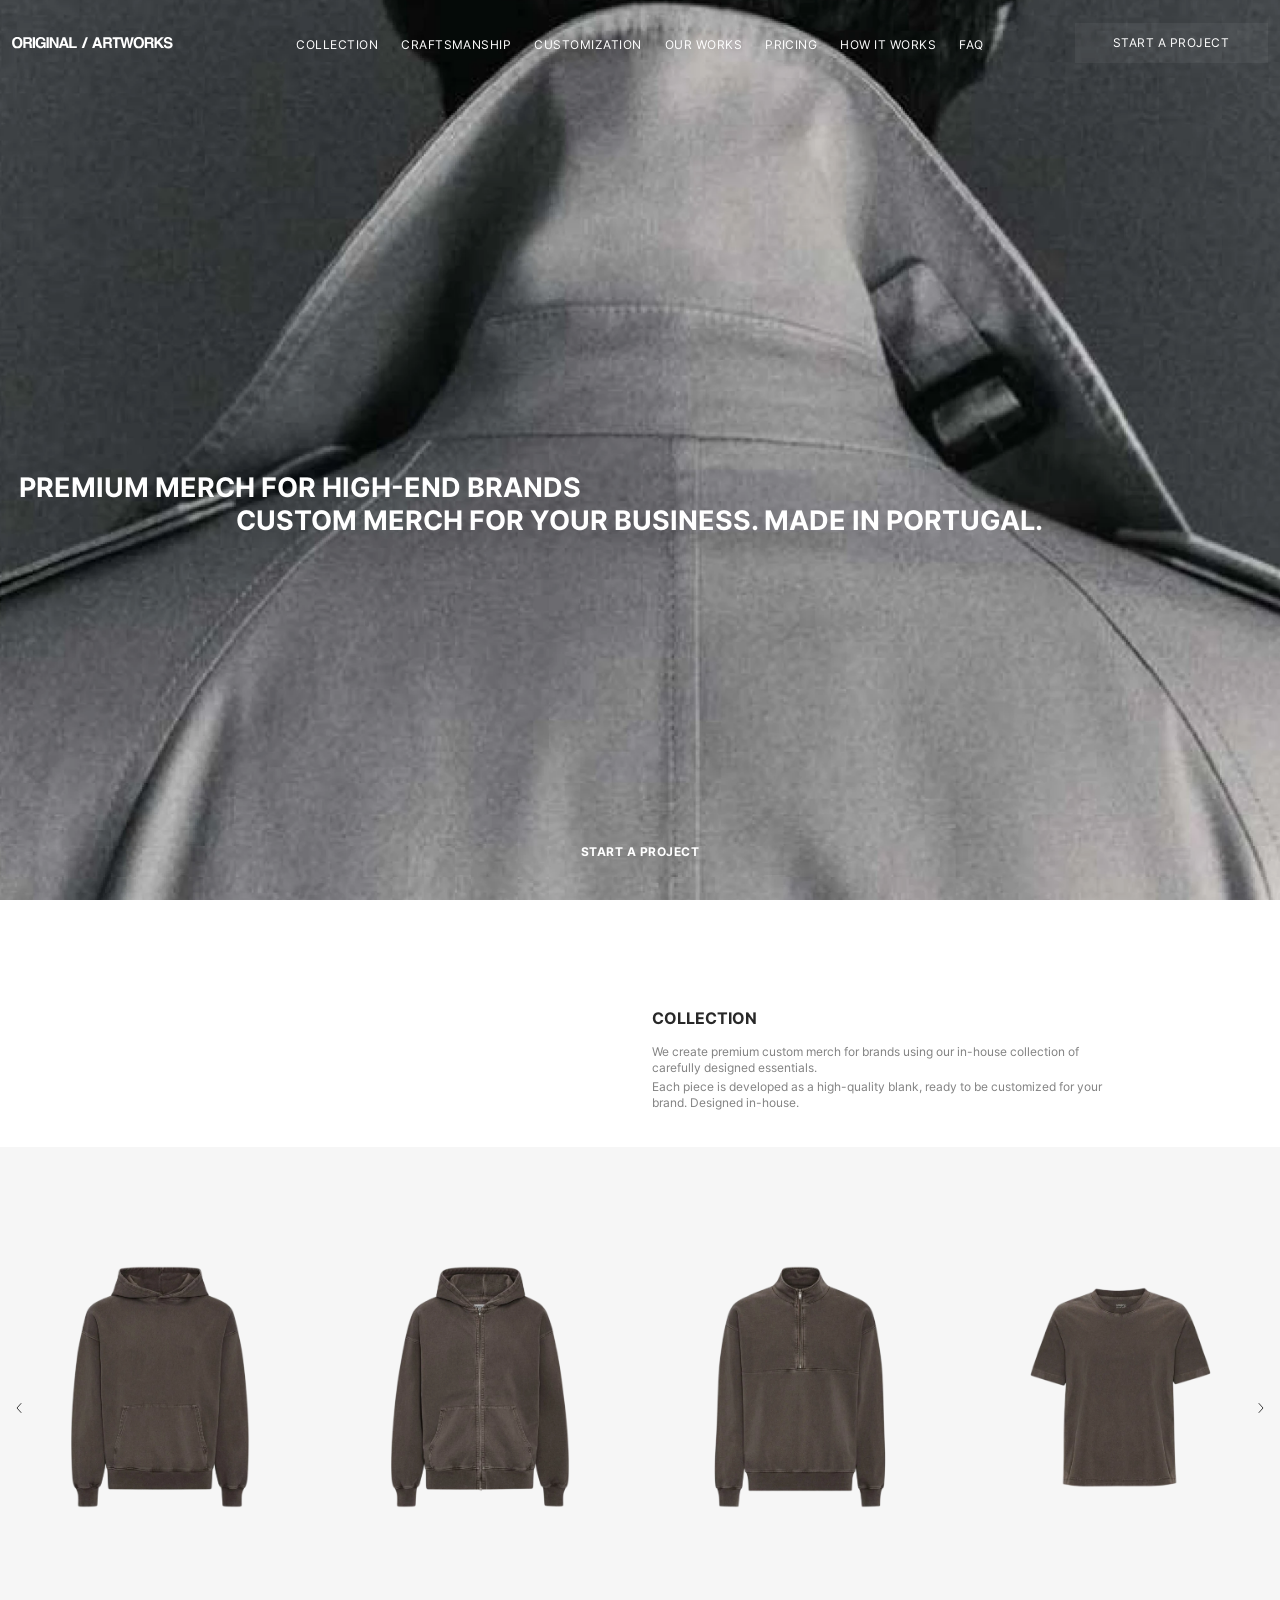
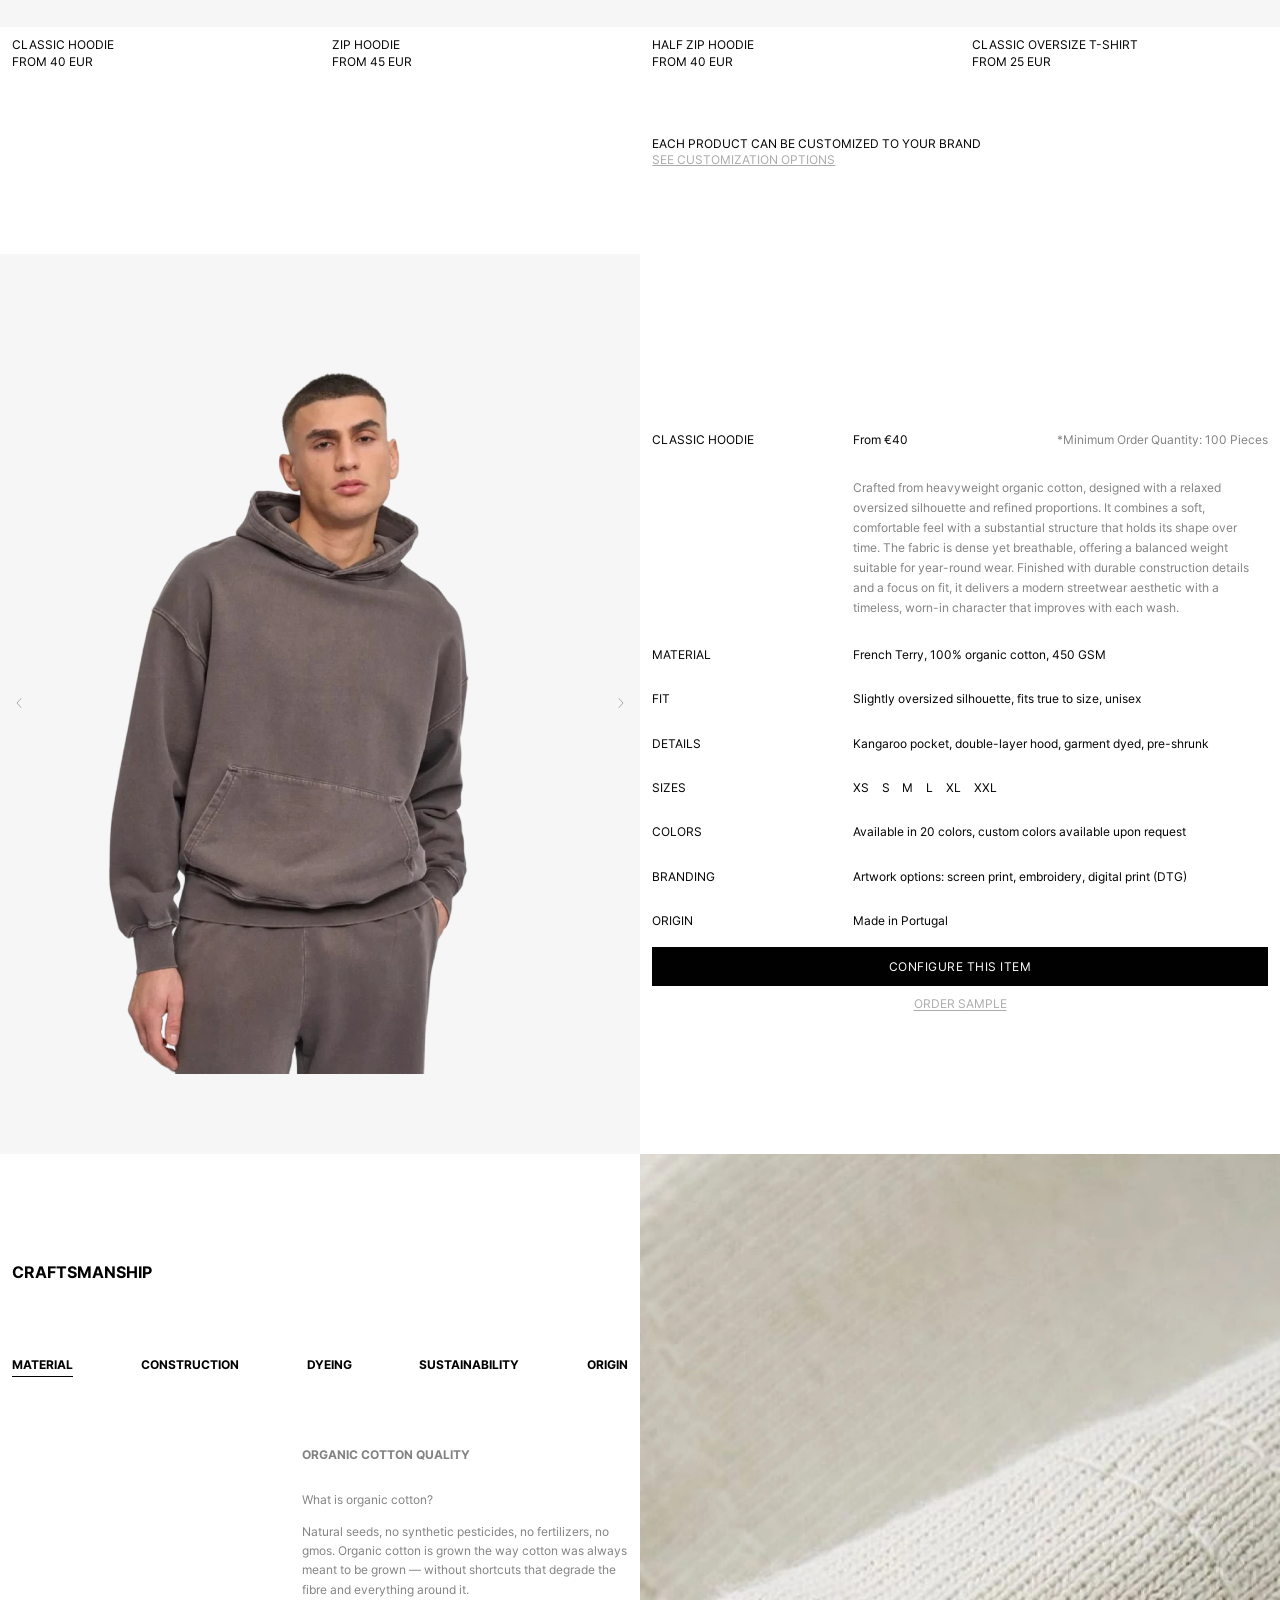
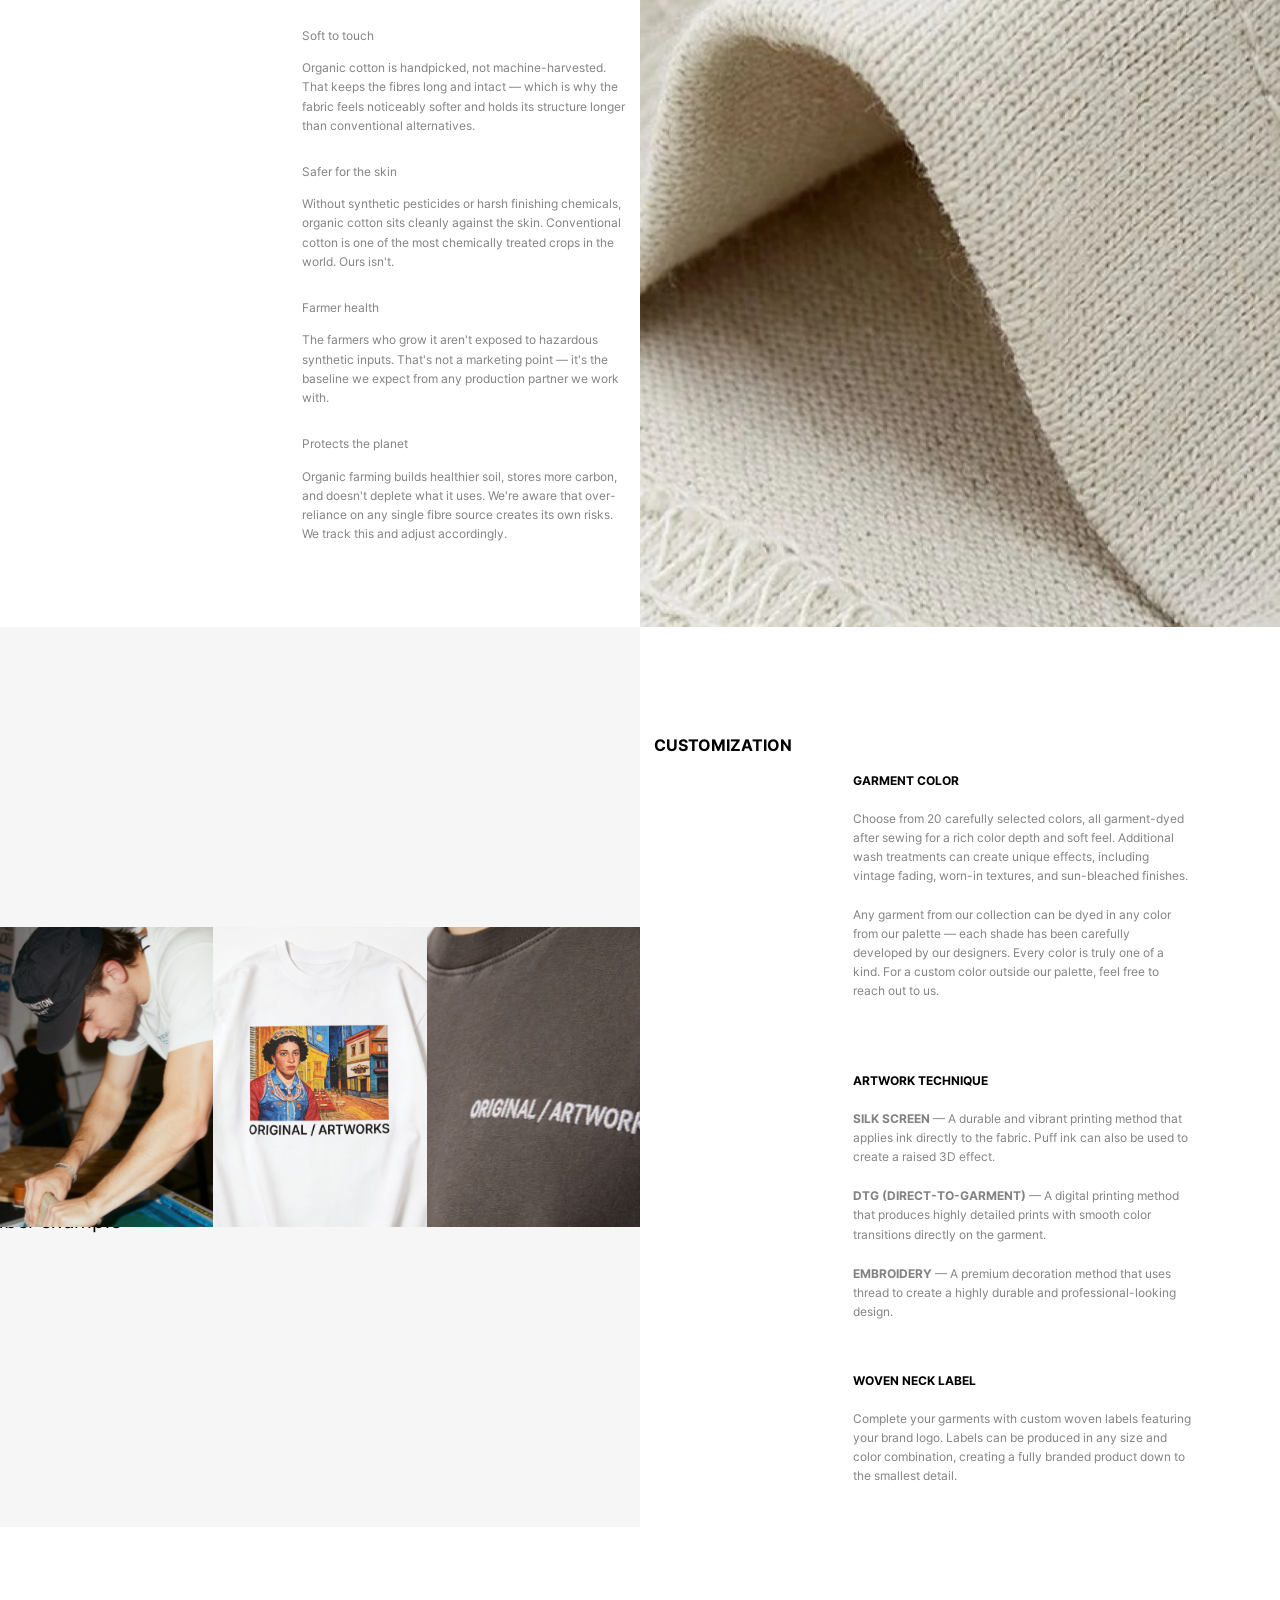
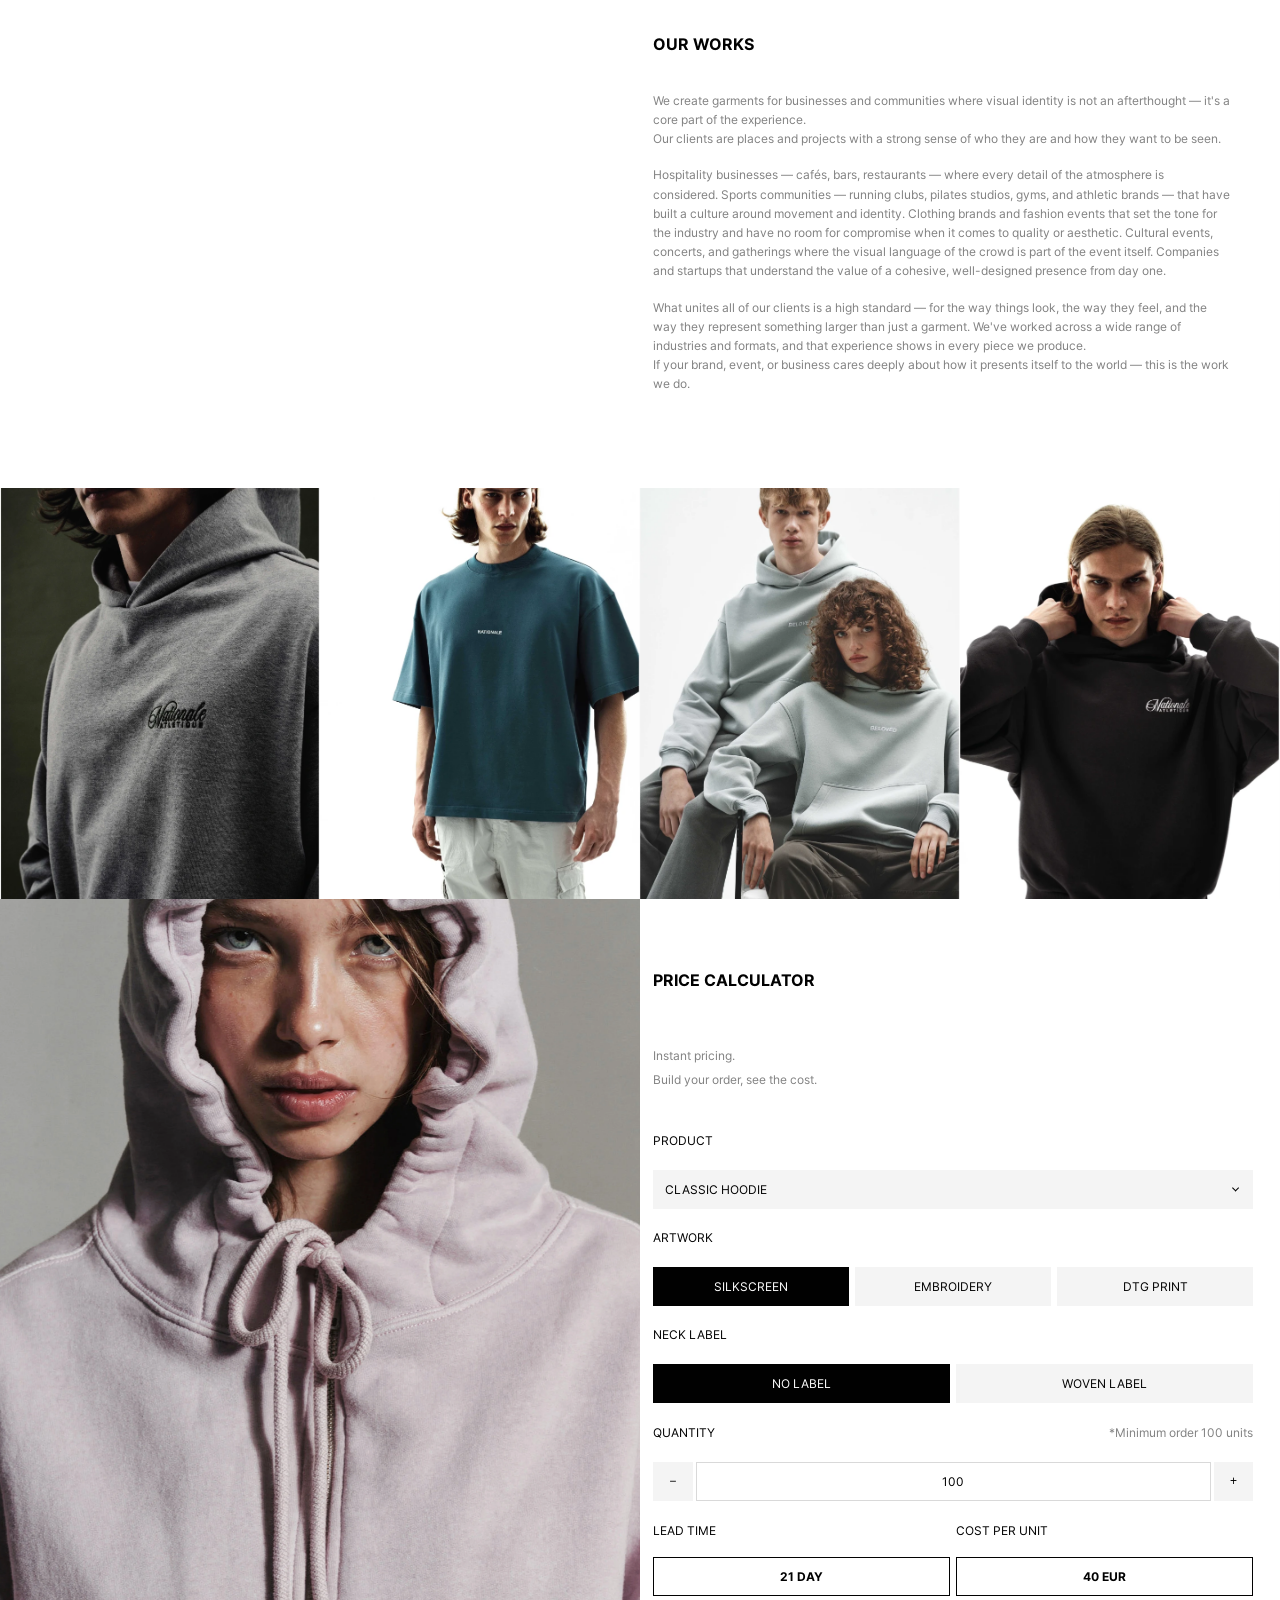
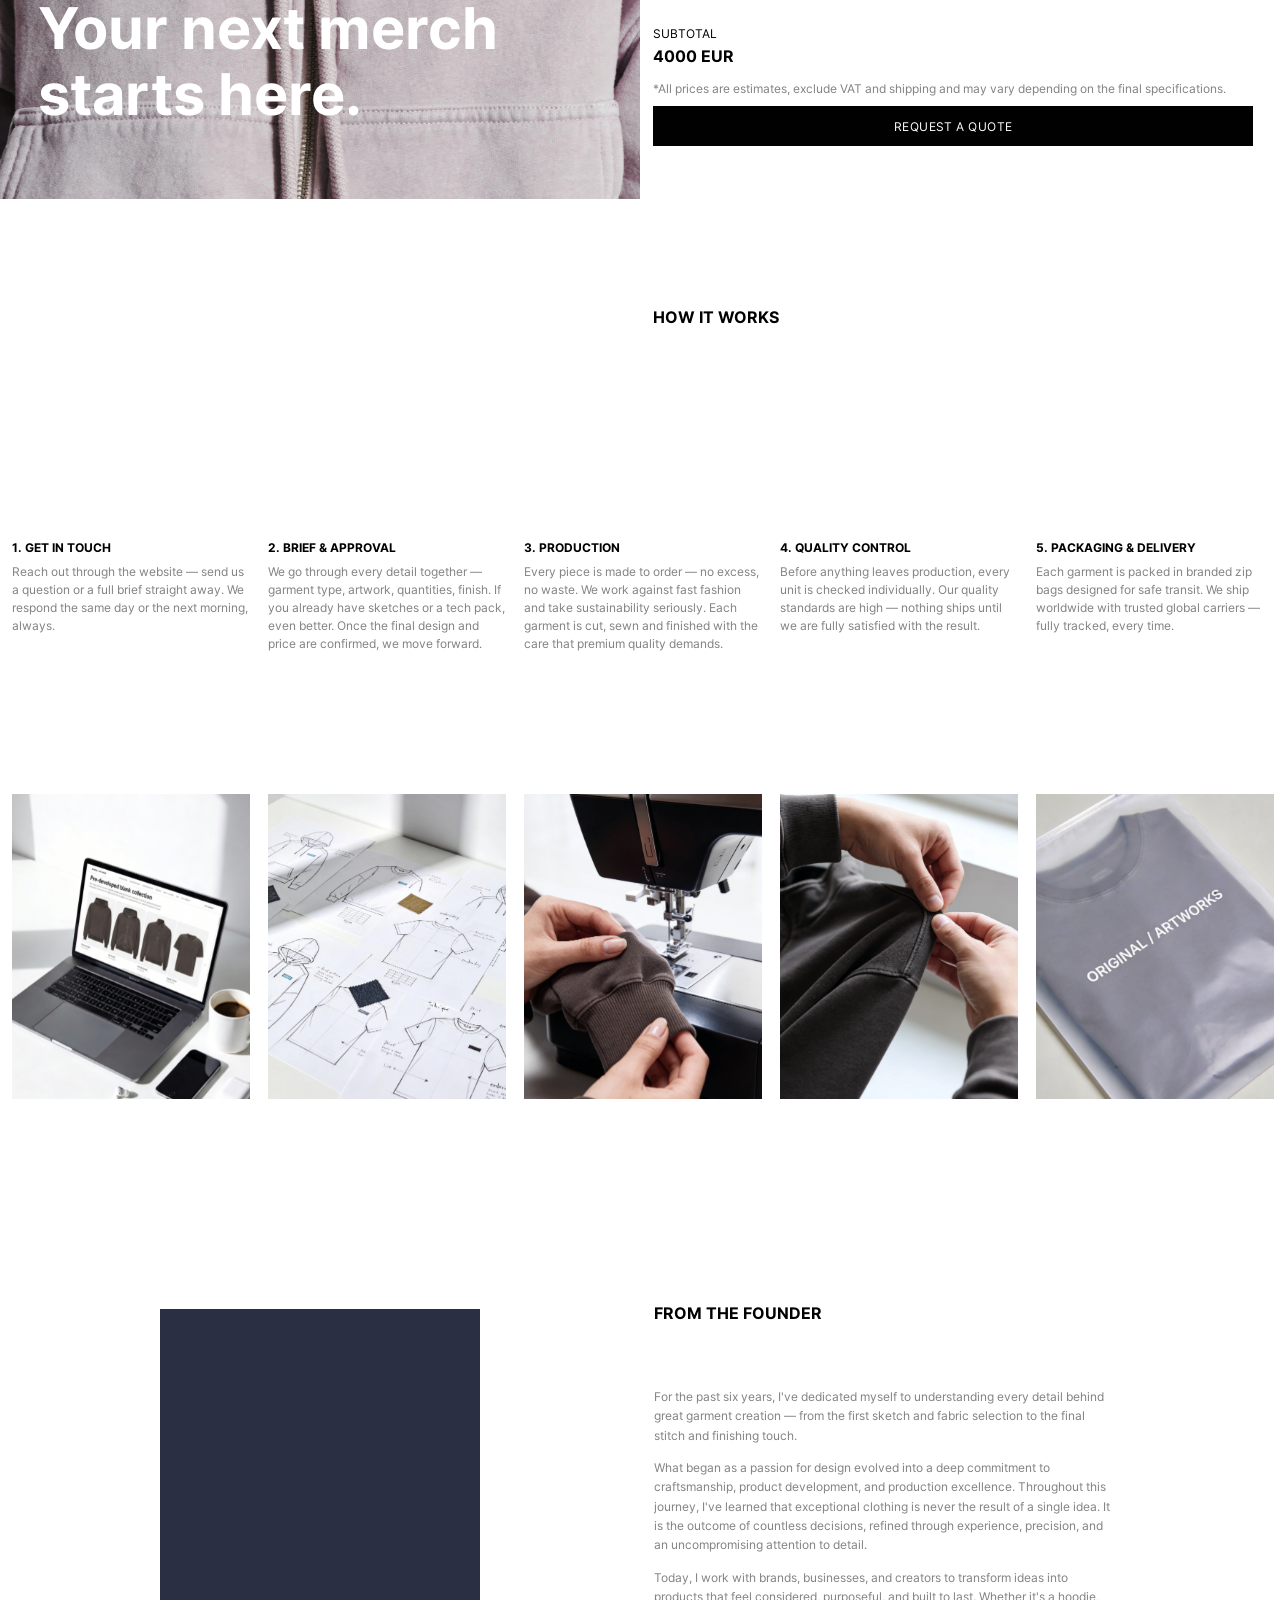
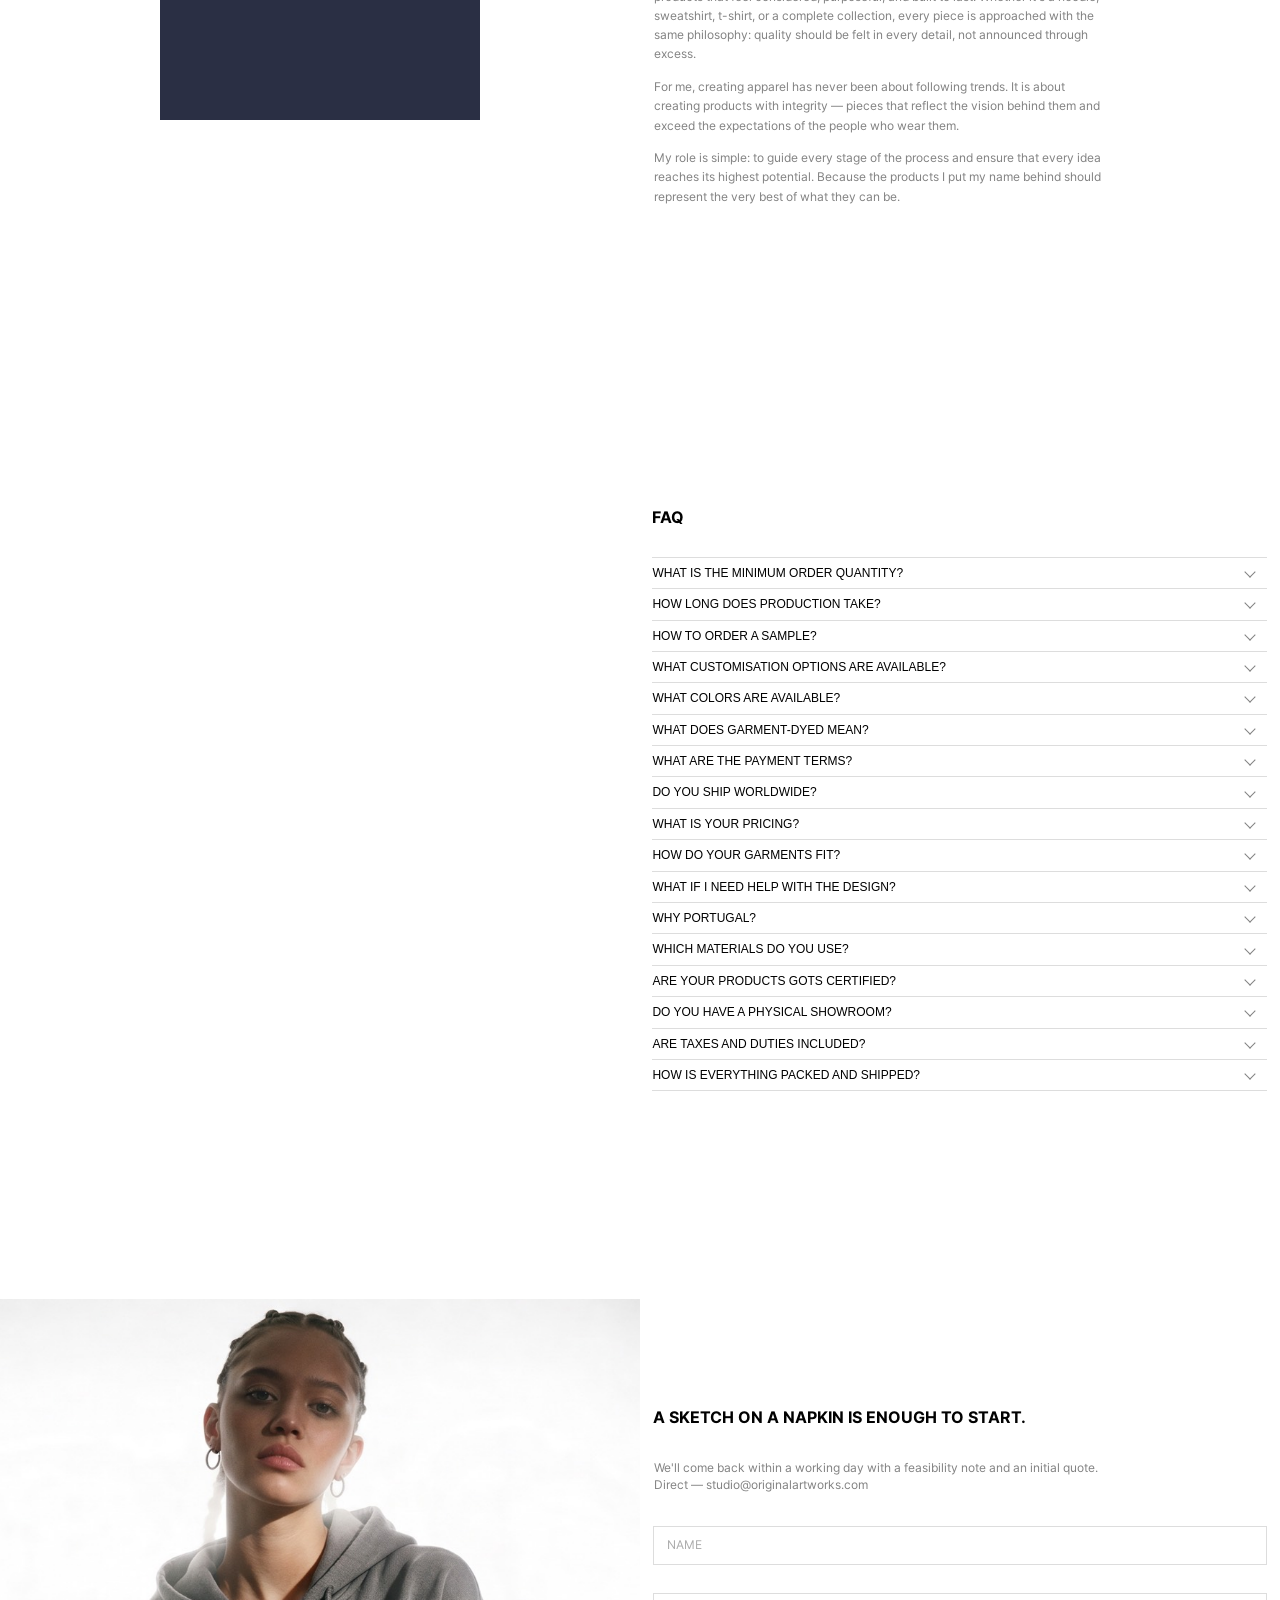
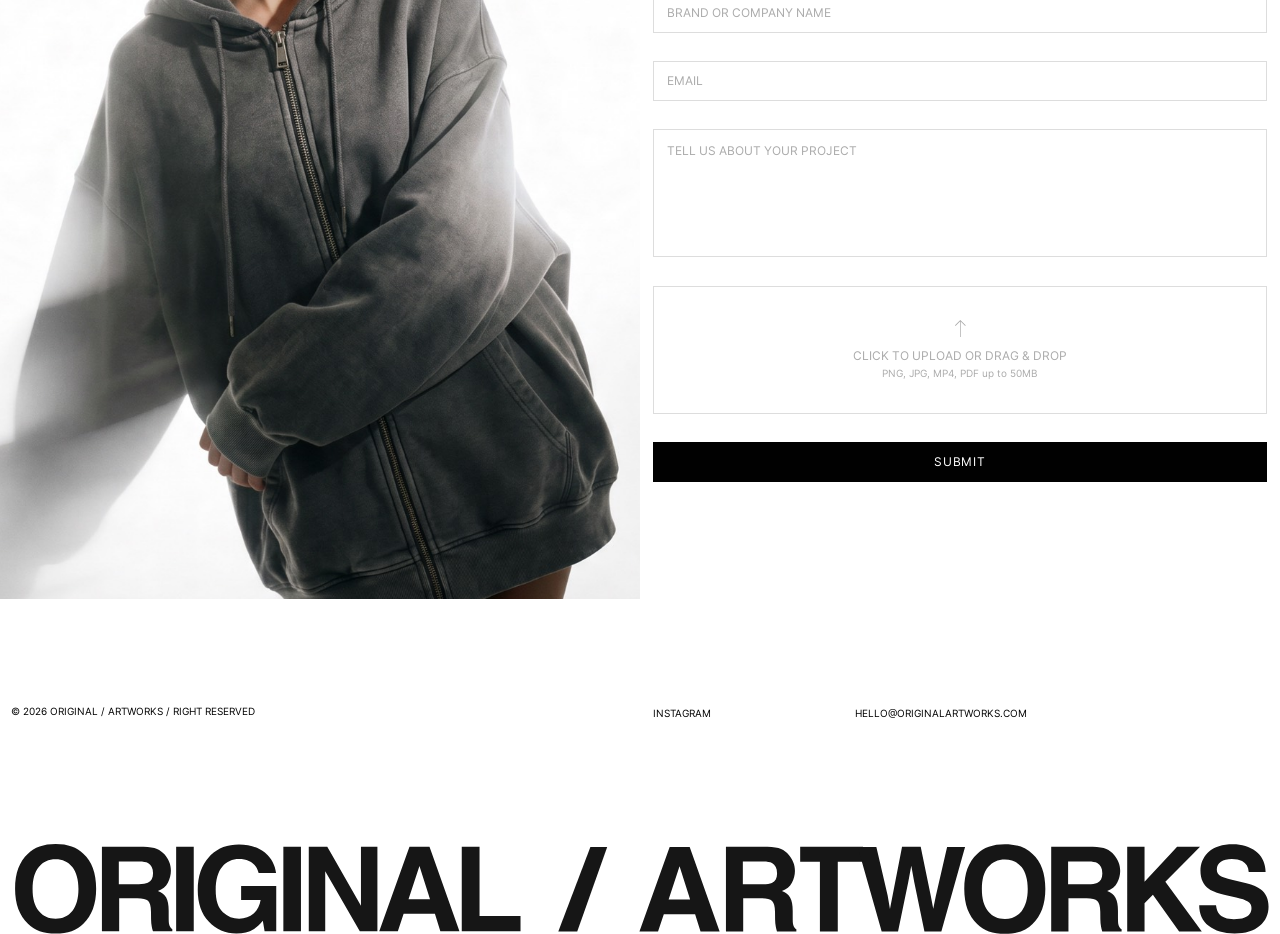
==== commit 7971d767: "Landscape phones: compact, legible layout (no huge text / overlap) - Add a landscape-phone media que" ====
--- a/oa/index.html
+++ b/oa/index.html
@@ -4,7 +4,7 @@
   <meta charset="UTF-8">
   <meta name="viewport" content="width=device-width, initial-scale=1.0">
   <title>Original Artworks</title>
-  <link rel="stylesheet" href="style.css?v=103">
+  <link rel="stylesheet" href="style.css?v=105">
 </head>
 <body>
 
--- a/oa/style.css
+++ b/oa/style.css
@@ -650,10 +650,20 @@
 
   .collection__see-options { margin-top: 0; }
 
+  /* Bigger, easy-to-tap arrows on mobile (44px target) with a subtle backdrop */
   .collection__arrow {
     display: flex;
-    padding: 8px;
-  }
+    padding: 14px;
+    background: rgba(255, 255, 255, 0.72);
+    border-radius: 50%;
+    box-shadow: 0 1px 4px rgba(0, 0, 0, 0.12);
+  }
+  .collection__arrow svg {
+    width: 9px;
+    height: auto;
+  }
+  .collection__arrow--prev { left: 2.13vw; }
+  .collection__arrow--next { right: 2.13vw; }
 
   .collection__arrow--prev { left: 1.07vw; }
   .collection__arrow--next { right: 1.07vw; }
@@ -2721,3 +2731,54 @@
     margin-top: 4.27vw;
   }
 }
+
+/* ============================================================
+   LANDSCAPE PHONES (wide but short) — keep everything compact
+   & legible. Fonts are sized in vh so they can't balloon with
+   the wide viewport the way vw does.
+   ============================================================ */
+@media (orientation: landscape) and (max-height: 540px) and (max-width: 1024px) {
+
+  /* --- Nav: use the burger; inline links overflow short, wide phones --- */
+  .hero__nav { padding: 2.6vh 3vw 0; align-items: center; }
+  .hero__nav--scrolled { height: auto; padding: 1.6vh 3vw; }
+  .hero__nav-right,
+  .hero__nav-start { display: none; }
+  .hero__burger { display: flex; }
+  .mobile-nav { display: flex; }
+  .hero__logo svg { width: auto; height: 2.6vh; }
+
+  /* Mobile-nav overlay scaled to the short height */
+  .mobile-nav { gap: 2.4vh; padding: 5vh 4vw; overflow-y: auto; }
+  .mobile-nav__links { gap: 2.4vh; }
+  .mobile-nav__links a { font-size: 4.6vh; }
+  .mobile-nav__cta { font-size: 3.2vh; padding: 1.8vh 6vw; }
+
+  /* --- Hero: compact, capped, no overlap with the nav --- */
+  .hero__content { position: absolute; top: auto; bottom: 16vh; left: 4vw; right: 4vw; }
+  .hero__eyebrow,
+  .hero__title { font-size: 4.6vh; line-height: 1.16; margin-left: 0; }
+  .hero__bottom-cta { bottom: 4vh; font-size: 2.4vh; }
+
+  /* --- Tame oversized headings / labels across sections --- */
+  .collection__title,
+  .craft__label,
+  .custom__label,
+  .ourworks__label,
+  .howitworks__label,
+  .pricing__title,
+  .faq__title,
+  .project__title,
+  .founder__label,
+  .card__name,
+  .collection__coming-label,
+  .pricing__visual-title { font-size: 4.2vh; line-height: 1.18; }
+
+  /* Body copy / smaller labels */
+  .craft__content-heading, .craft__section-title, .craft__section-body,
+  .custom__block-title, .custom__block-body, .custom__techniques p,
+  .ourworks__text p, .howitworks__step-num, .howitworks__step-body,
+  .card__desc, .card__specs dt, .card__specs dd, .card__price, .card__moq,
+  .faq__question, .faq__answer-inner p, .project__meta p,
+  .collection__desc, .pricing__lbl, .pricing__btn, .pricing__note { font-size: 2.7vh; }
+}
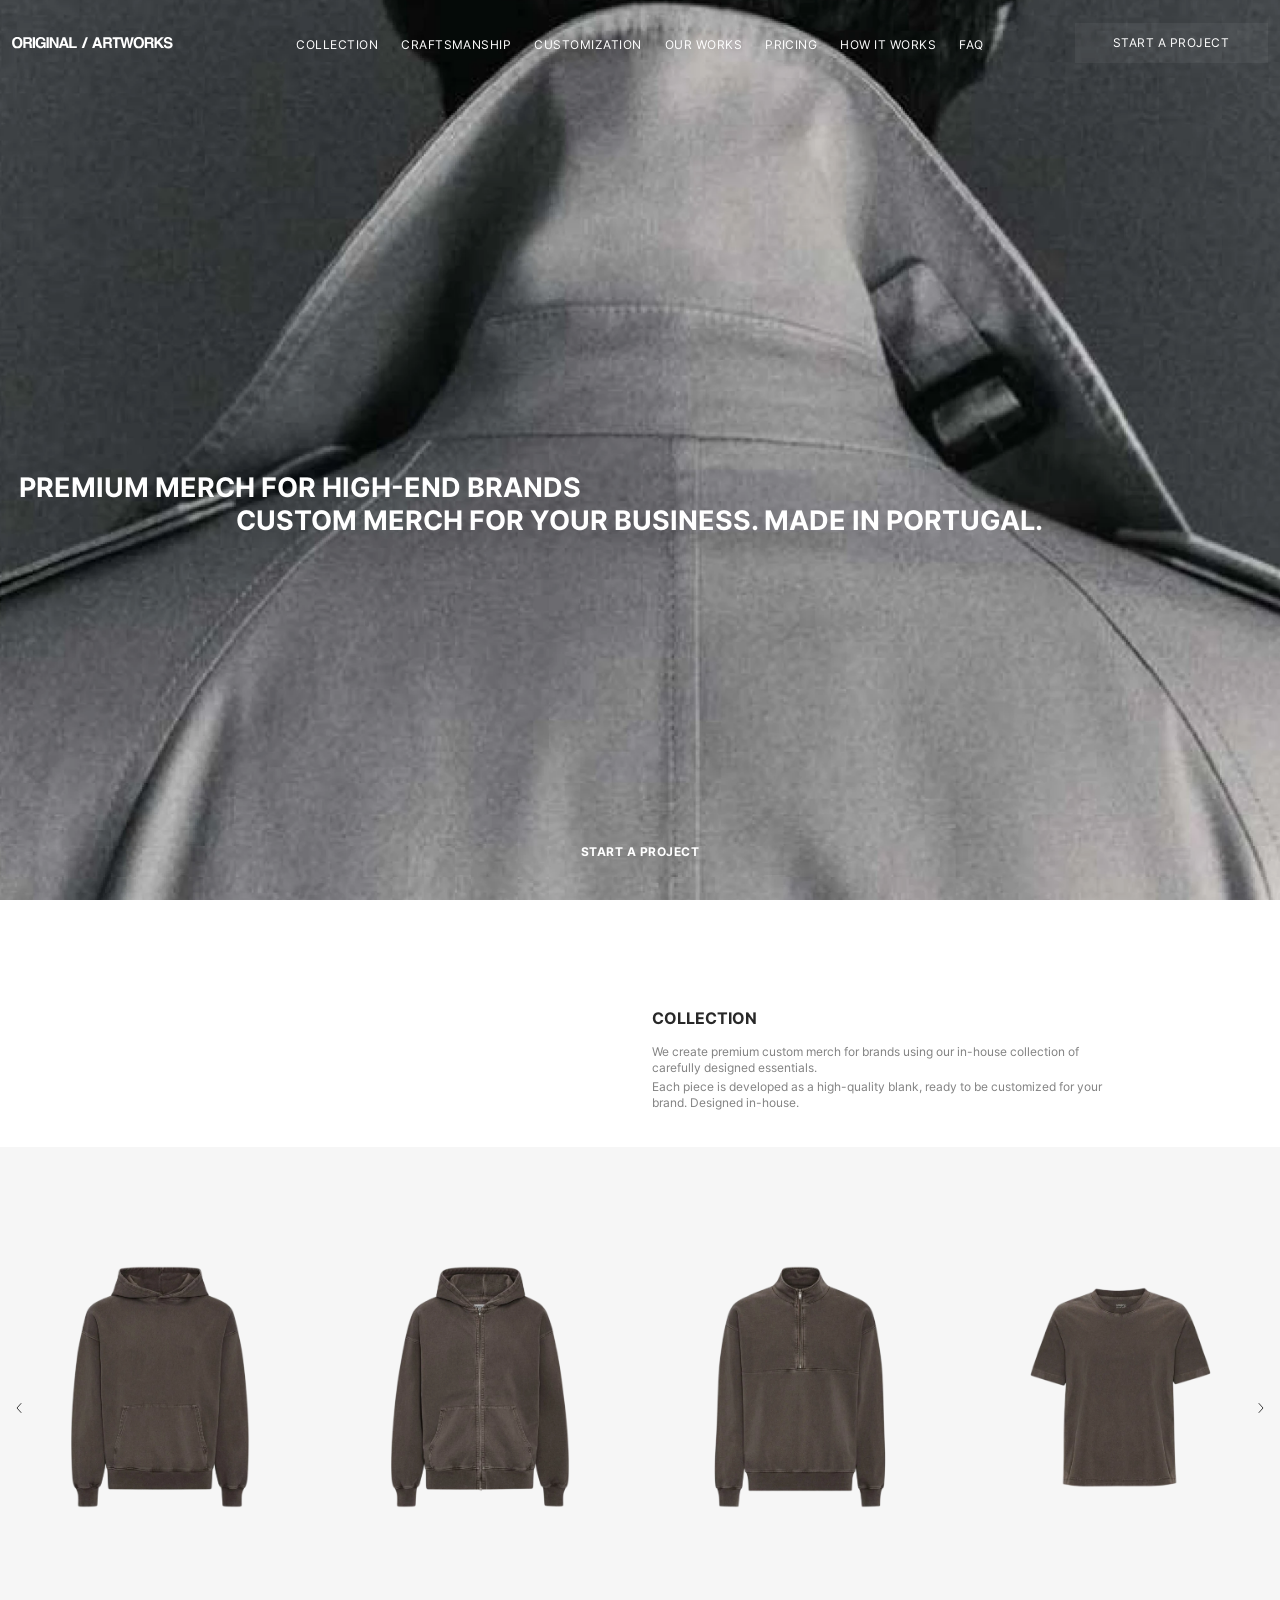
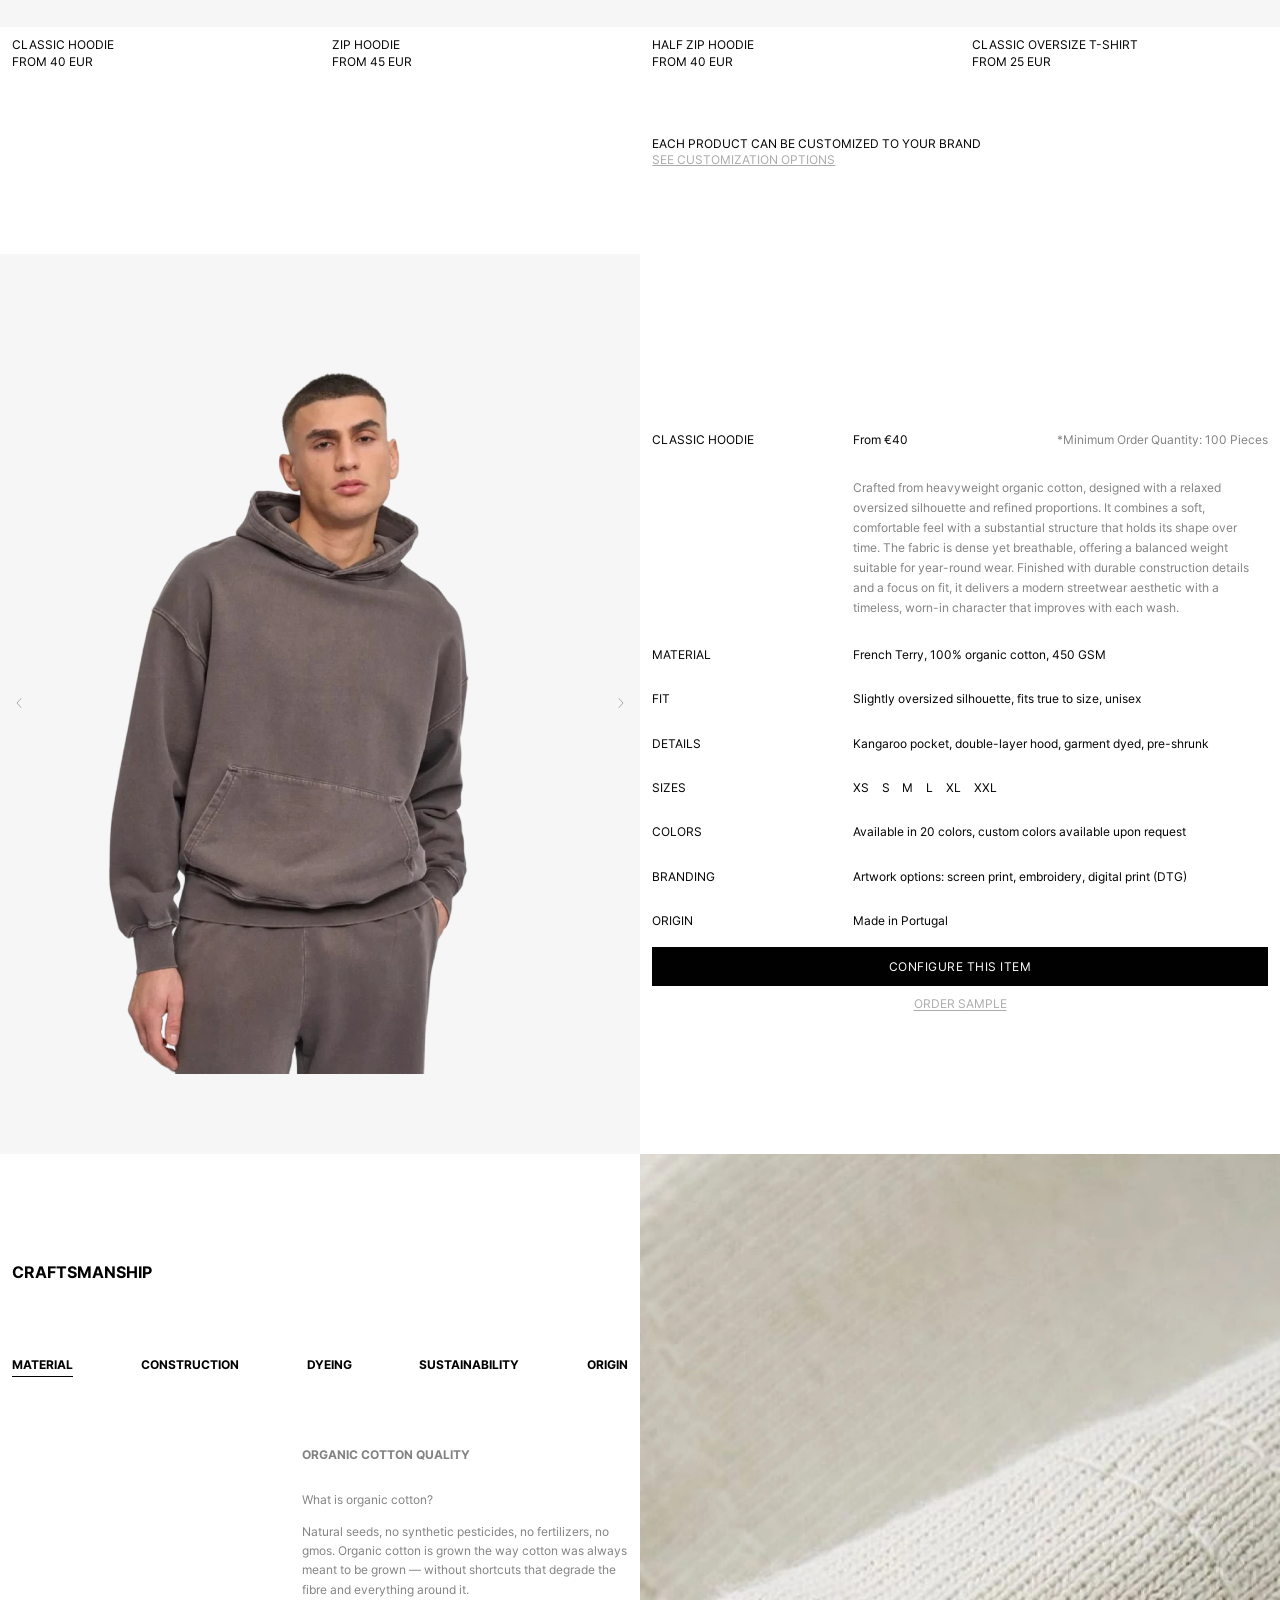
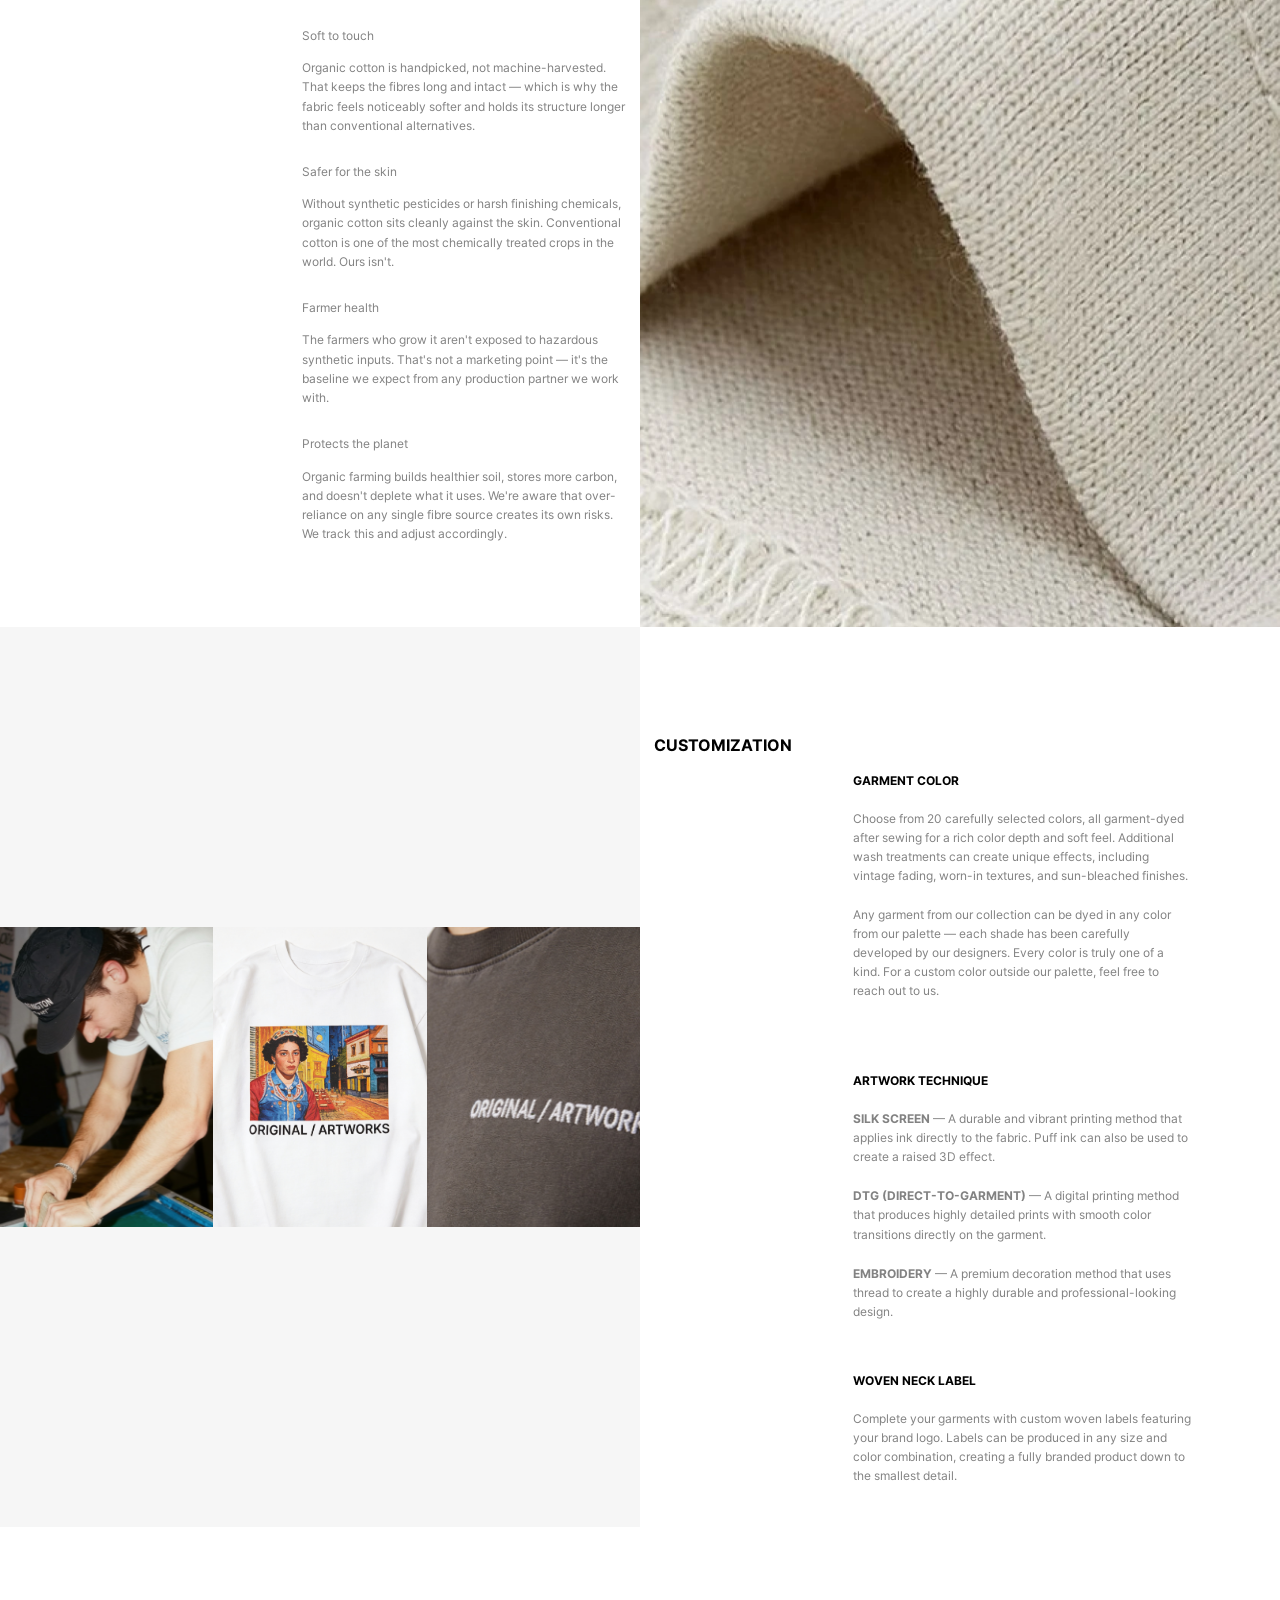
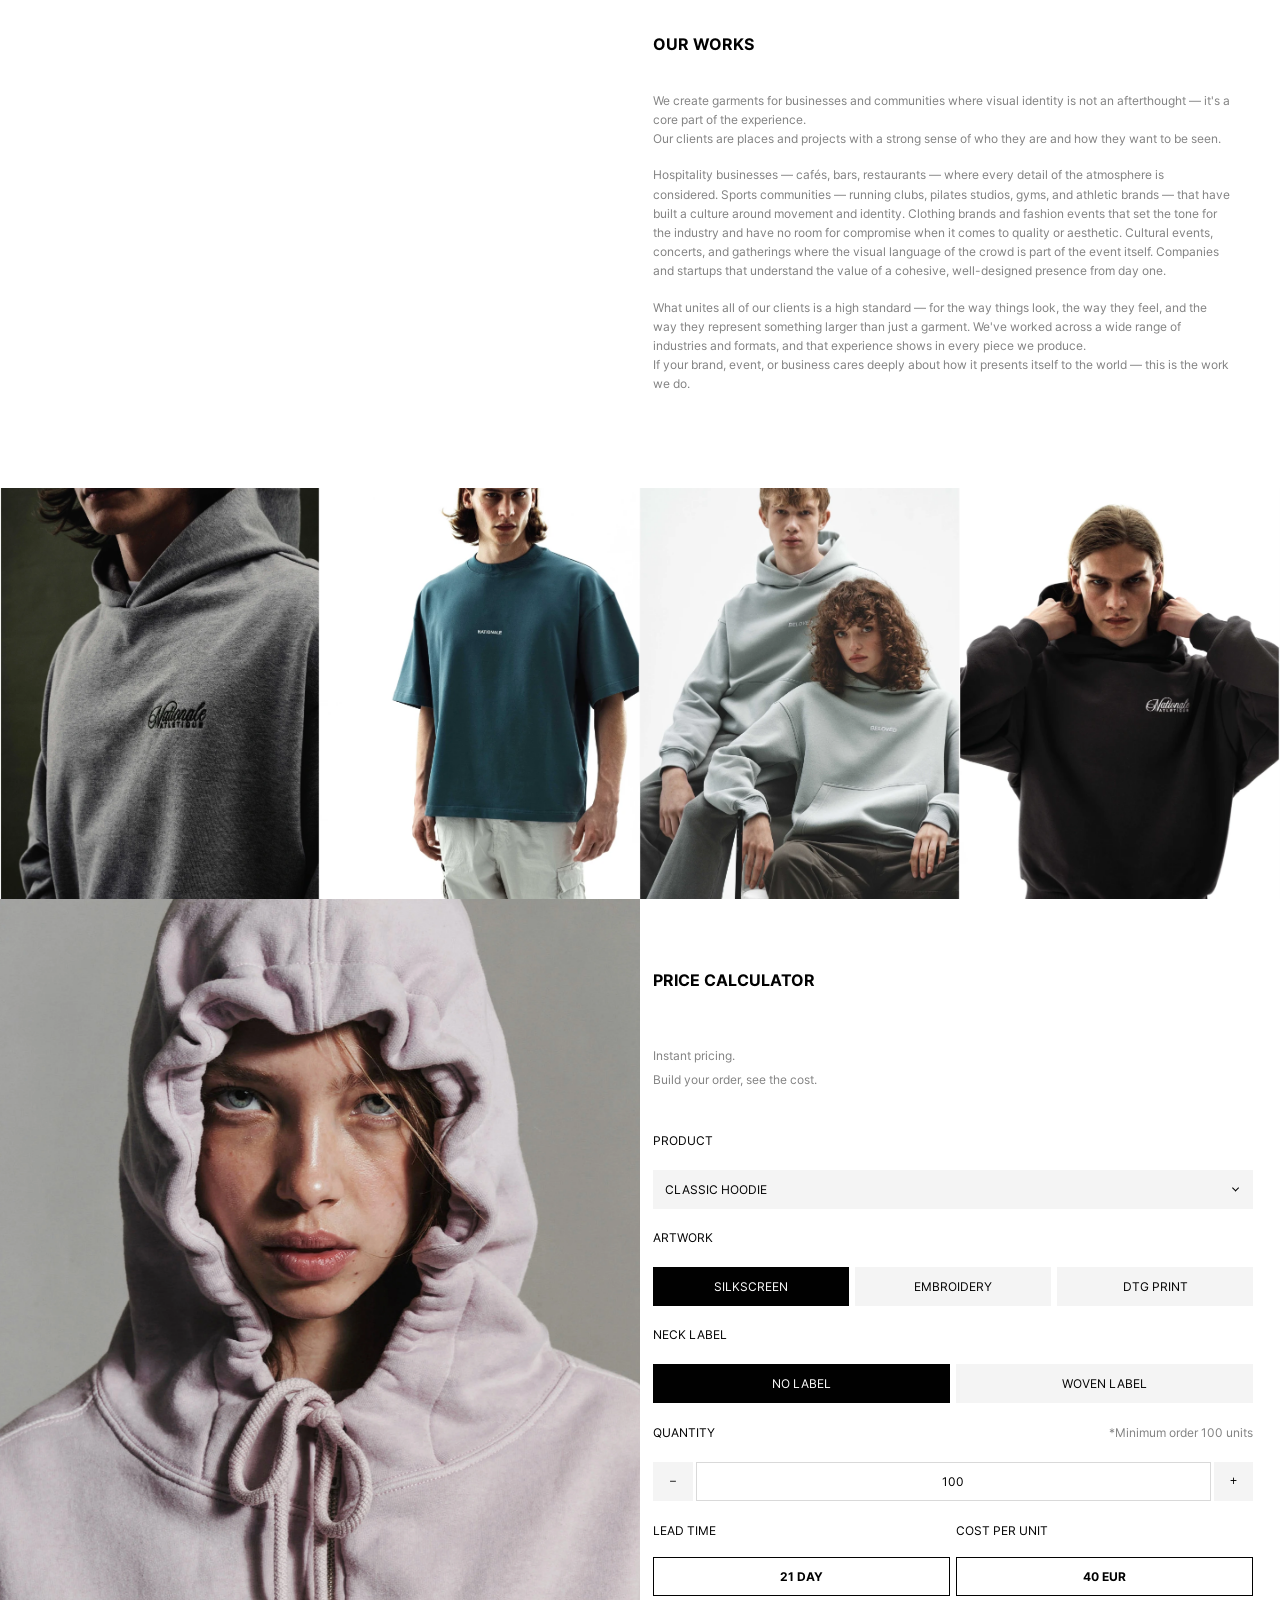
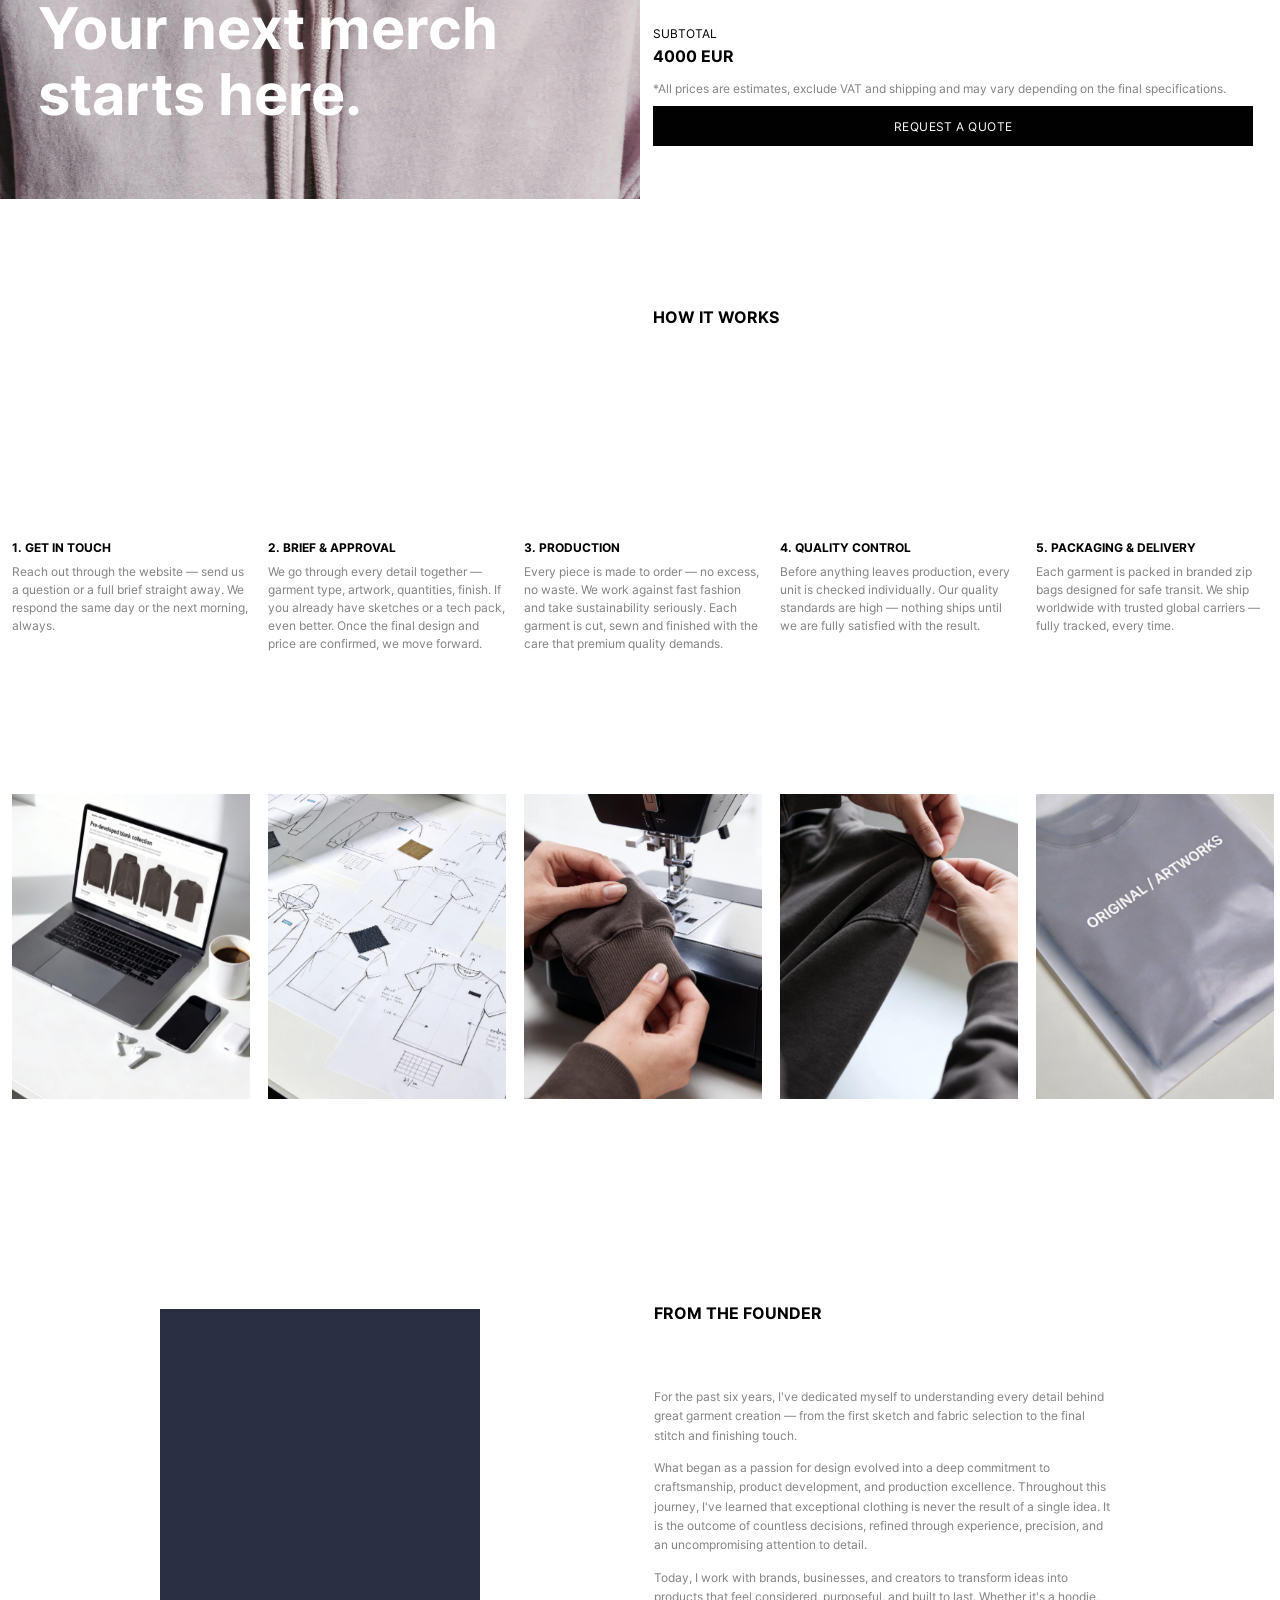
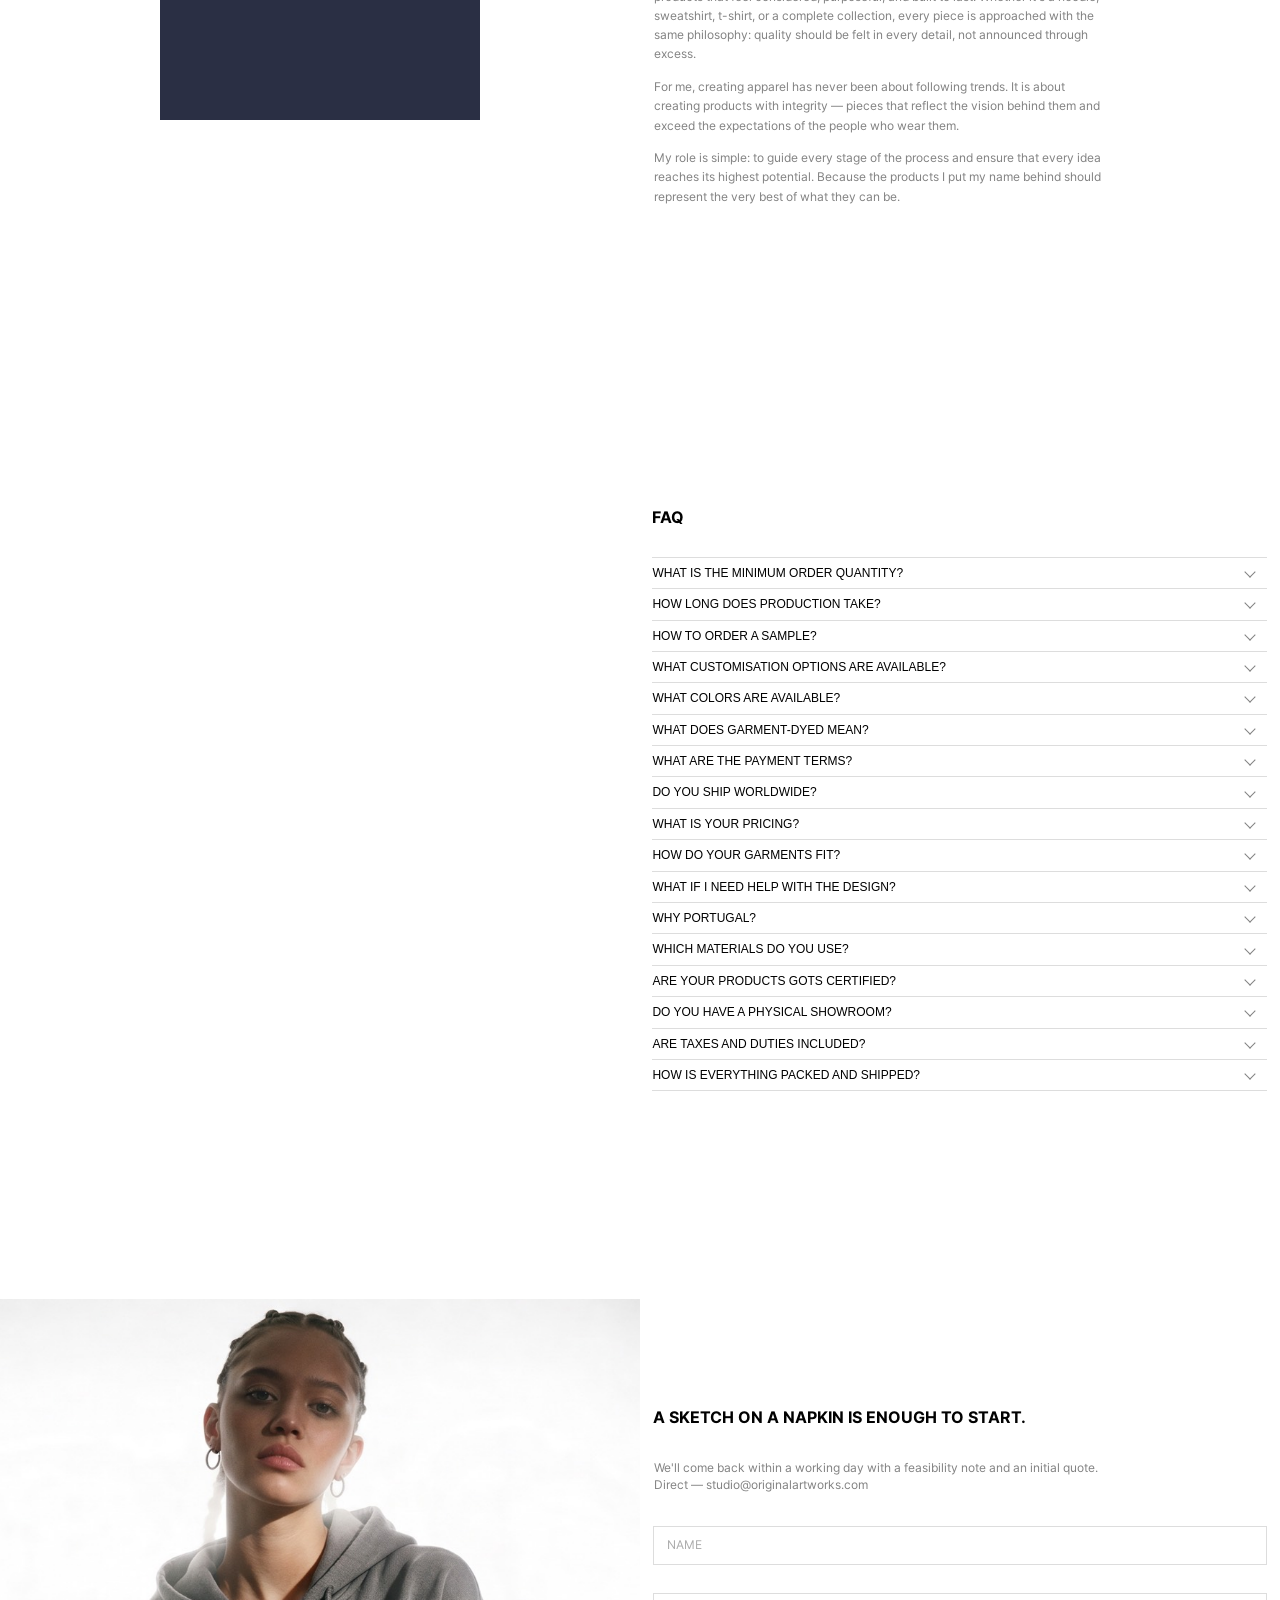
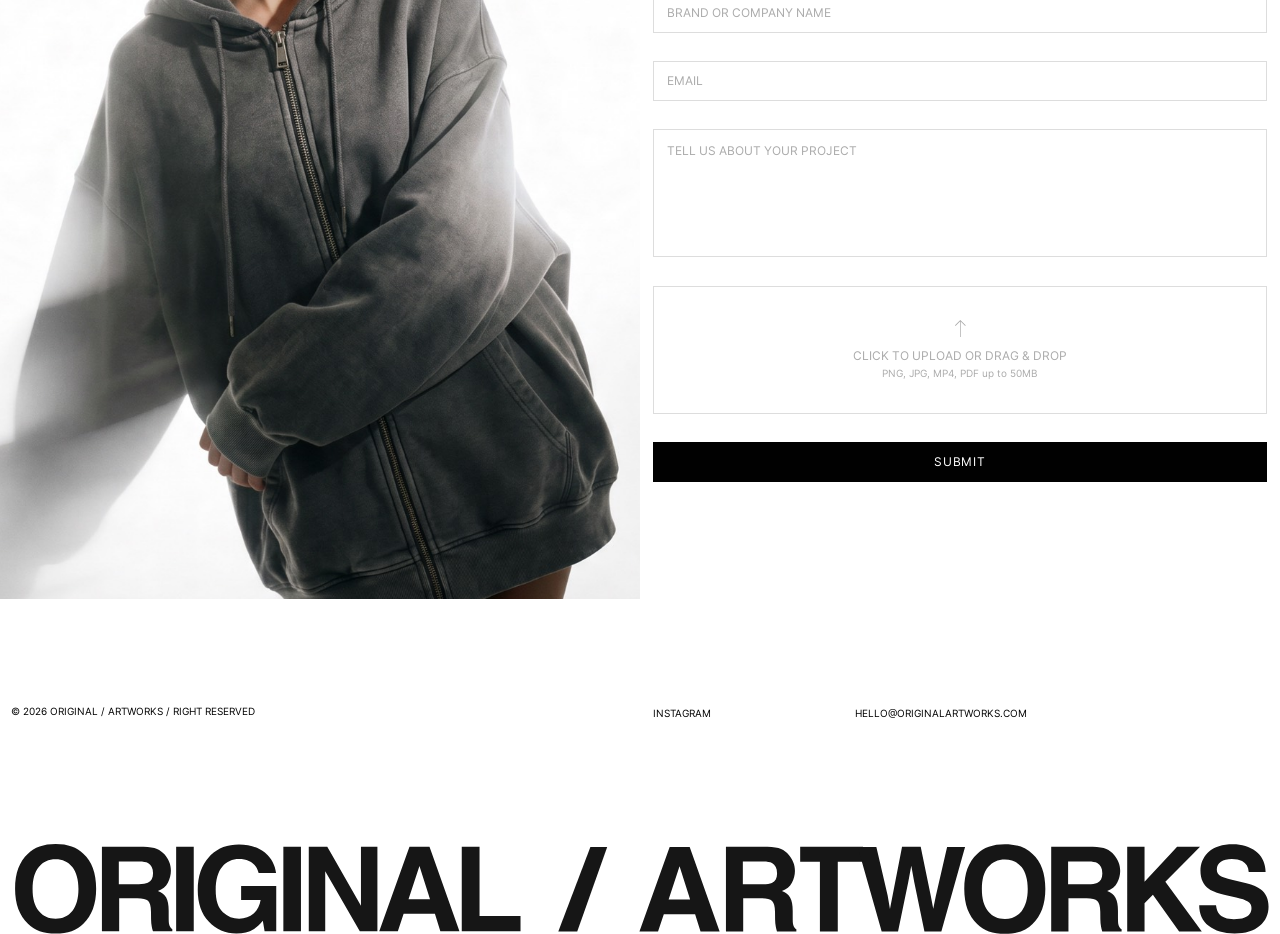
==== commit 78f7824f: "Landscape phones: cap oversized photos/blocks, readable font floors - Photo/block heights were vw-ba" ====
--- a/oa/index.html
+++ b/oa/index.html
@@ -4,7 +4,7 @@
   <meta charset="UTF-8">
   <meta name="viewport" content="width=device-width, initial-scale=1.0">
   <title>Original Artworks</title>
-  <link rel="stylesheet" href="style.css?v=105">
+  <link rel="stylesheet" href="style.css?v=107">
 </head>
 <body>
 
--- a/oa/style.css
+++ b/oa/style.css
@@ -2751,16 +2751,16 @@
   /* Mobile-nav overlay scaled to the short height */
   .mobile-nav { gap: 2.4vh; padding: 5vh 4vw; overflow-y: auto; }
   .mobile-nav__links { gap: 2.4vh; }
-  .mobile-nav__links a { font-size: 4.6vh; }
-  .mobile-nav__cta { font-size: 3.2vh; padding: 1.8vh 6vw; }
+  .mobile-nav__links a { font-size: max(17px, 4.6vh); }
+  .mobile-nav__cta { font-size: max(13px, 3.2vh); padding: 1.8vh 6vw; }
 
   /* --- Hero: compact, capped, no overlap with the nav --- */
   .hero__content { position: absolute; top: auto; bottom: 16vh; left: 4vw; right: 4vw; }
   .hero__eyebrow,
-  .hero__title { font-size: 4.6vh; line-height: 1.16; margin-left: 0; }
-  .hero__bottom-cta { bottom: 4vh; font-size: 2.4vh; }
-
-  /* --- Tame oversized headings / labels across sections --- */
+  .hero__title { font-size: max(19px, 4.6vh); line-height: 1.16; margin-left: 0; }
+  .hero__bottom-cta { bottom: 4vh; font-size: max(11px, 2.4vh); }
+
+  /* --- Tame oversized headings / labels across sections (readable floor + vh cap) --- */
   .collection__title,
   .craft__label,
   .custom__label,
@@ -2772,7 +2772,7 @@
   .founder__label,
   .card__name,
   .collection__coming-label,
-  .pricing__visual-title { font-size: 4.2vh; line-height: 1.18; }
+  .pricing__visual-title { font-size: max(17px, 4.2vh); line-height: 1.18; }
 
   /* Body copy / smaller labels */
   .craft__content-heading, .craft__section-title, .craft__section-body,
@@ -2780,5 +2780,24 @@
   .ourworks__text p, .howitworks__step-num, .howitworks__step-body,
   .card__desc, .card__specs dt, .card__specs dd, .card__price, .card__moq,
   .faq__question, .faq__answer-inner p, .project__meta p,
-  .collection__desc, .pricing__lbl, .pricing__btn, .pricing__note { font-size: 2.7vh; }
-}
+  .collection__desc, .pricing__lbl, .pricing__btn, .pricing__note { font-size: max(13px, 2.7vh); line-height: 1.4; }
+
+  /* --- Photos/blocks: their heights are vw-based for portrait and balloon to
+     2–3× the screen on wide landscape. Cap them in vh so each block stays
+     about one screen tall. --- */
+  .card__visual,
+  .craft__visual { height: 78vh; }
+  .pricing__visual { height: 72vh; }
+  .ourworks__scroll-wrap { height: 74vh; }
+  .custom__photo--garment,
+  .custom__photo--neck { height: 60vh; }
+  .custom__photo--silk,
+  .custom__photo--dtg,
+  .custom__photo--embroidery { height: 44vh; }
+  .howitworks__step-photo,
+  .project__photo,
+  .founder__photo { height: 62vh; aspect-ratio: auto; }
+
+  /* Collection: shorter cards so the 2×2 fits roughly one screen */
+  .collection__card { height: 34vh; aspect-ratio: auto; }
+}
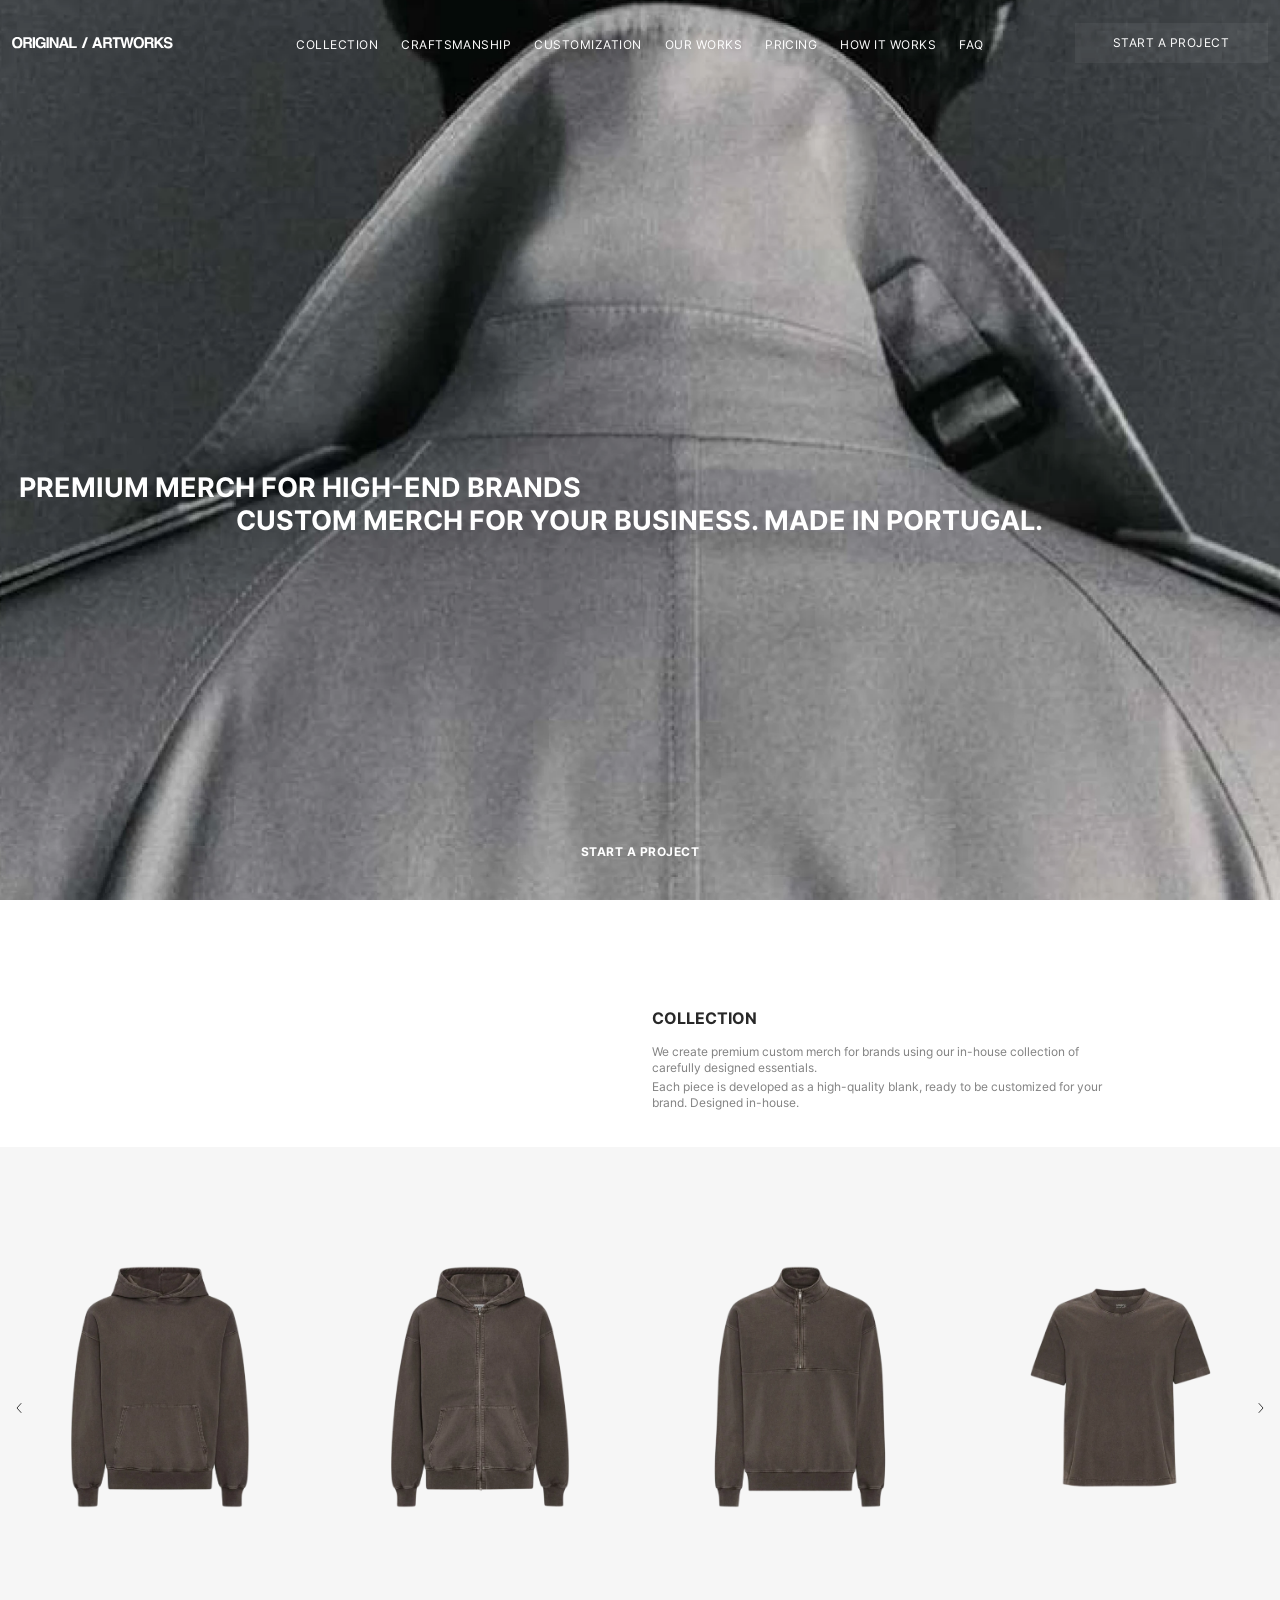
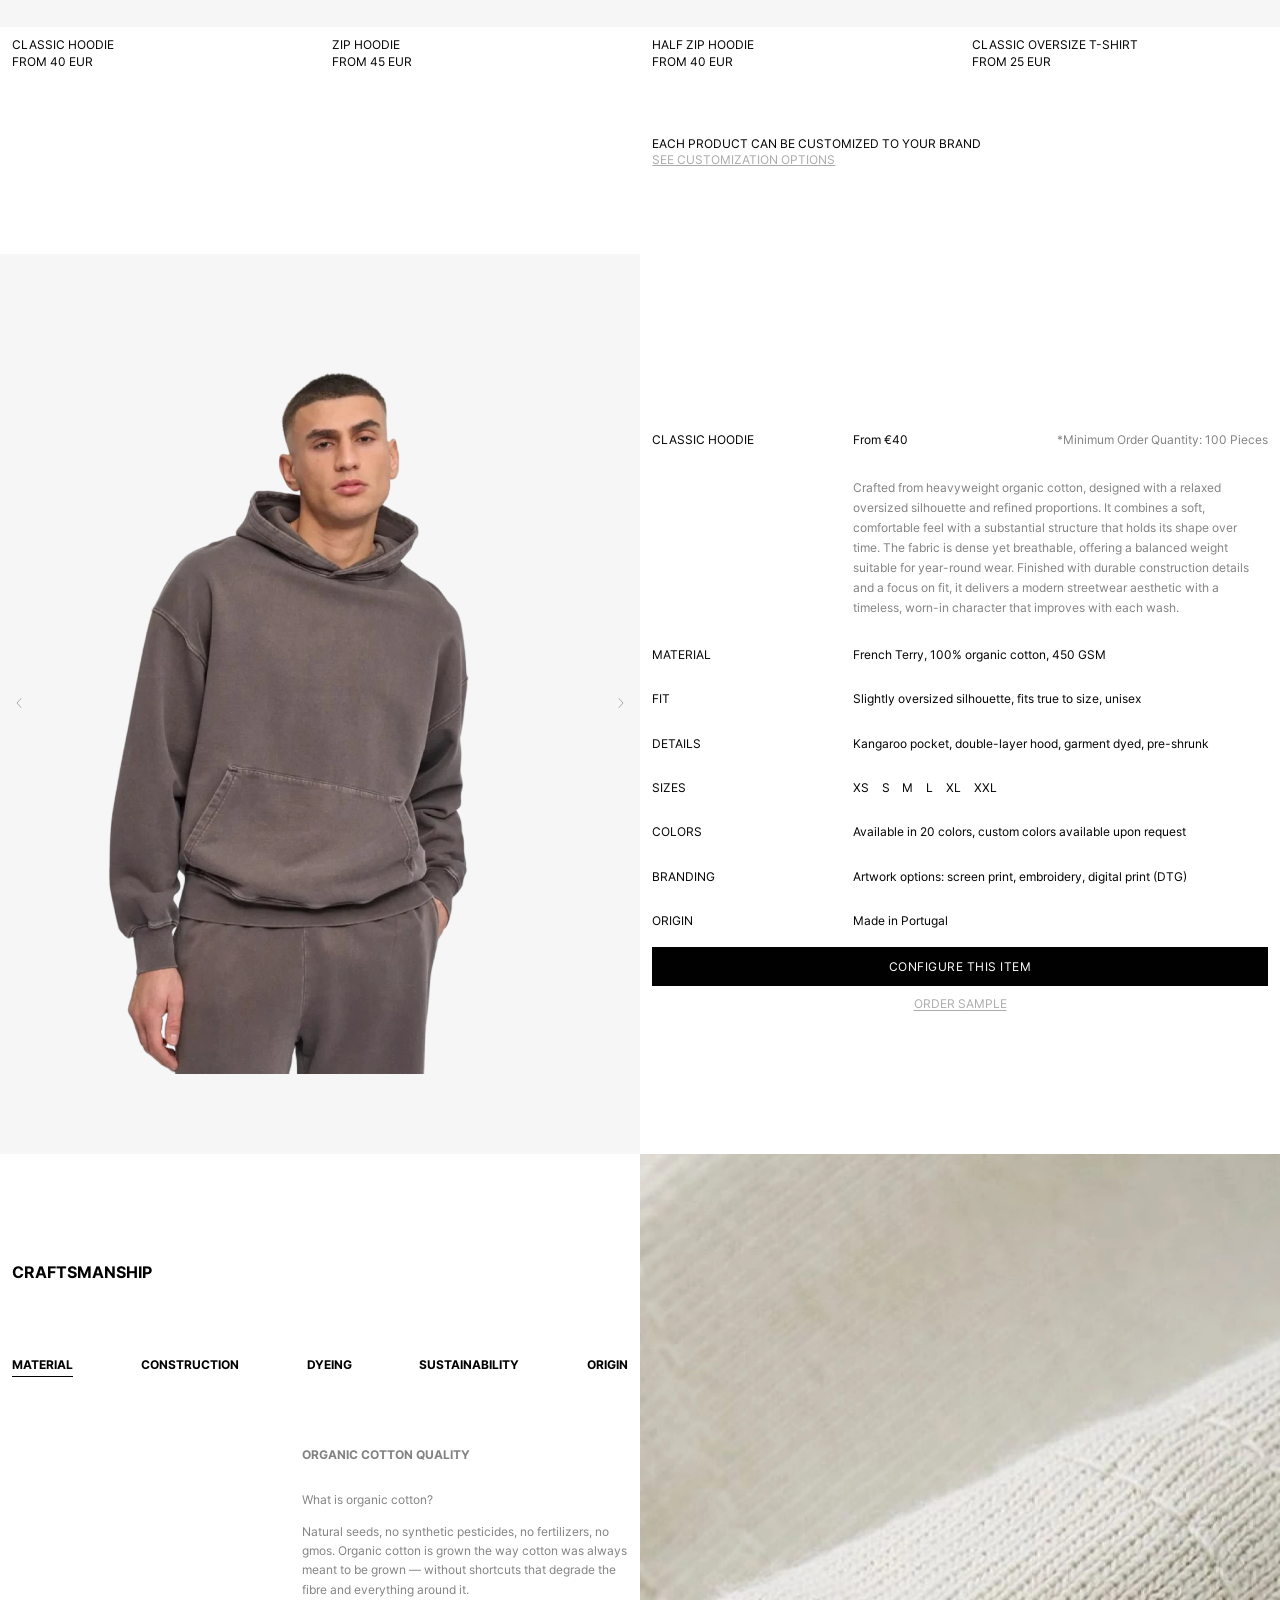
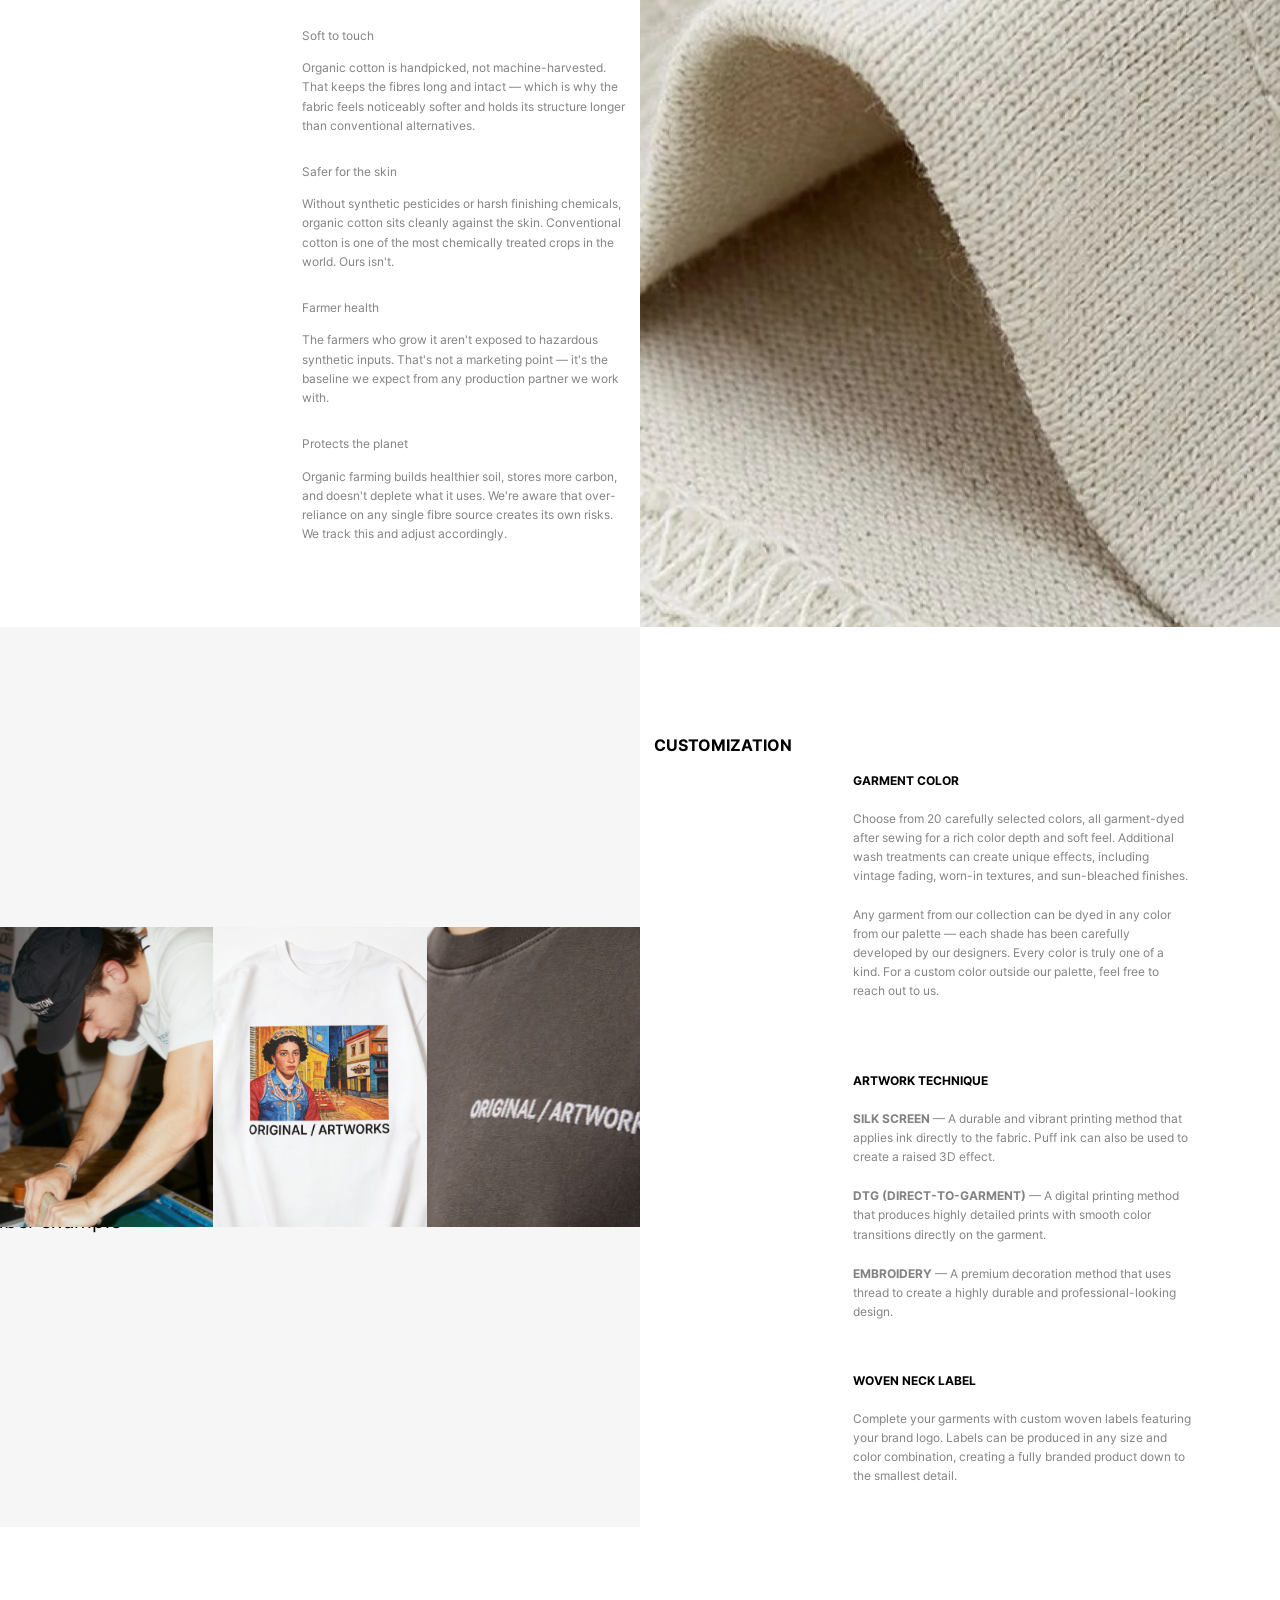
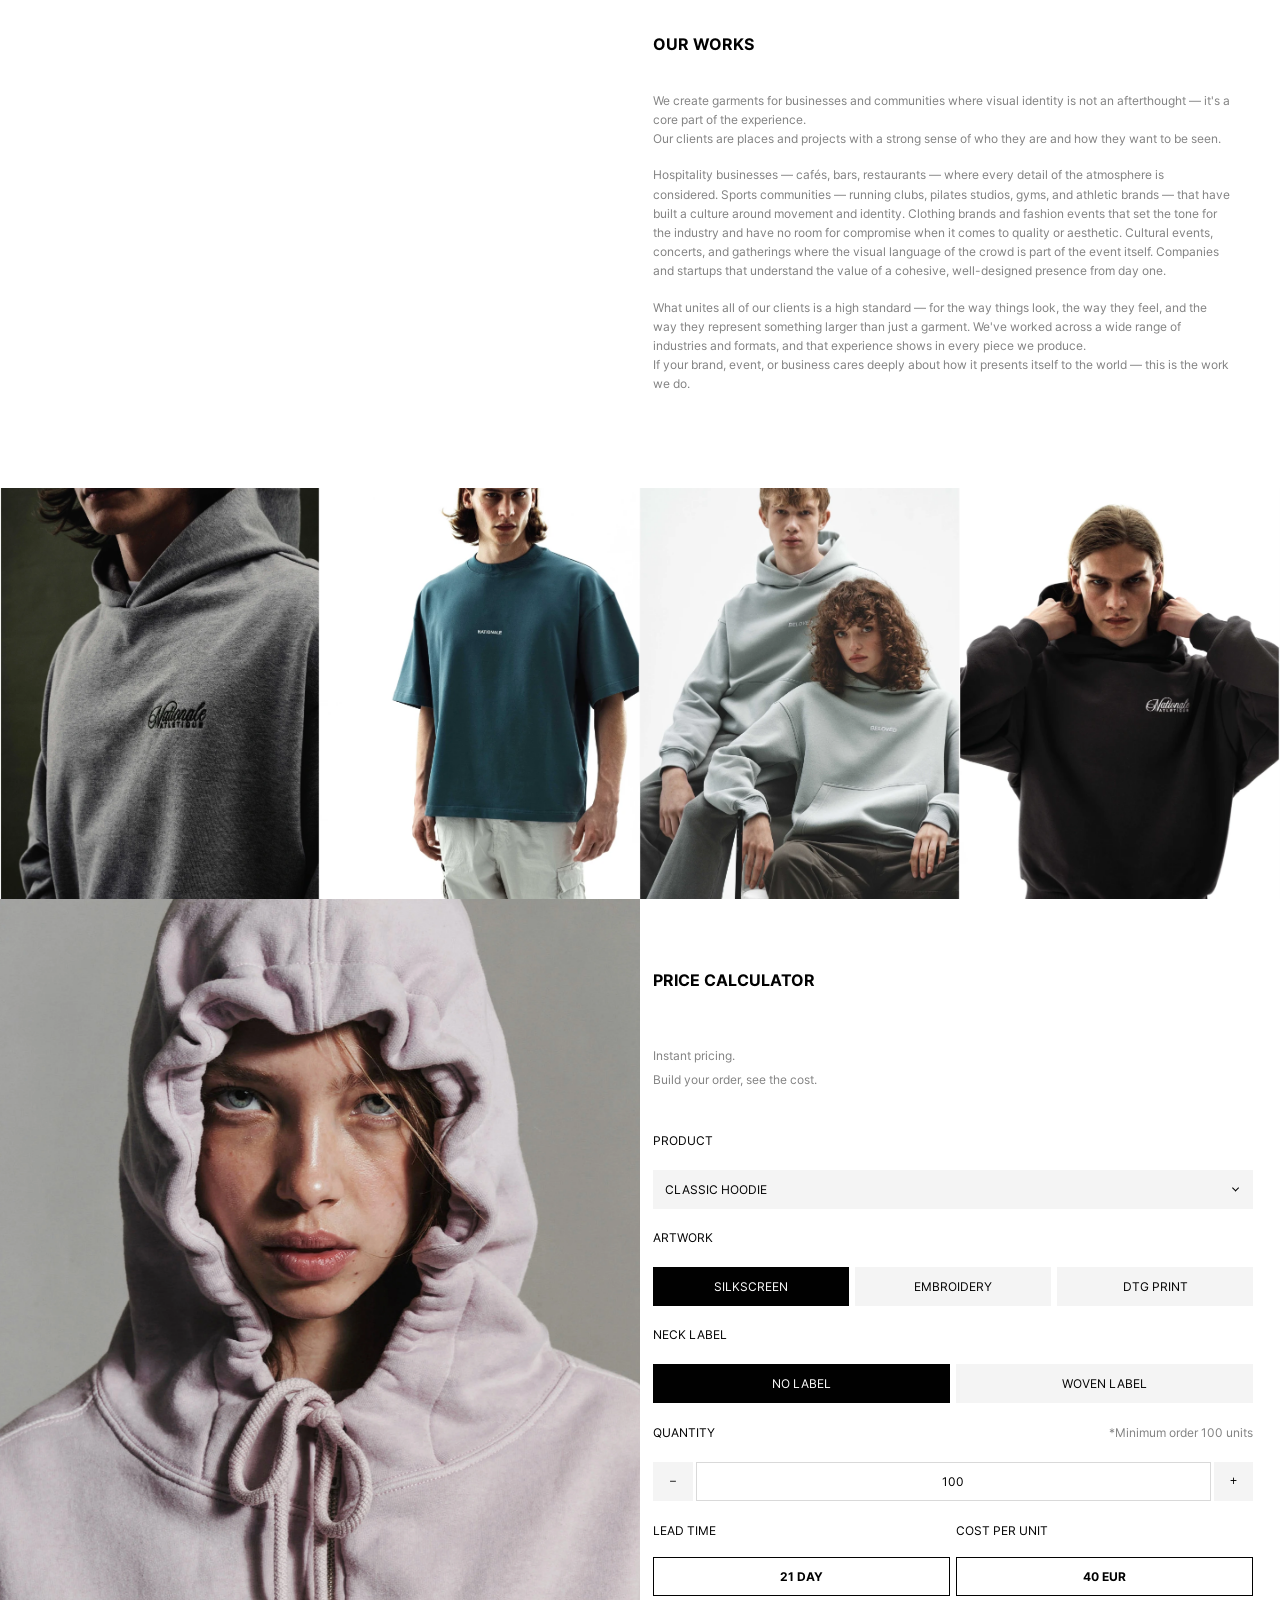
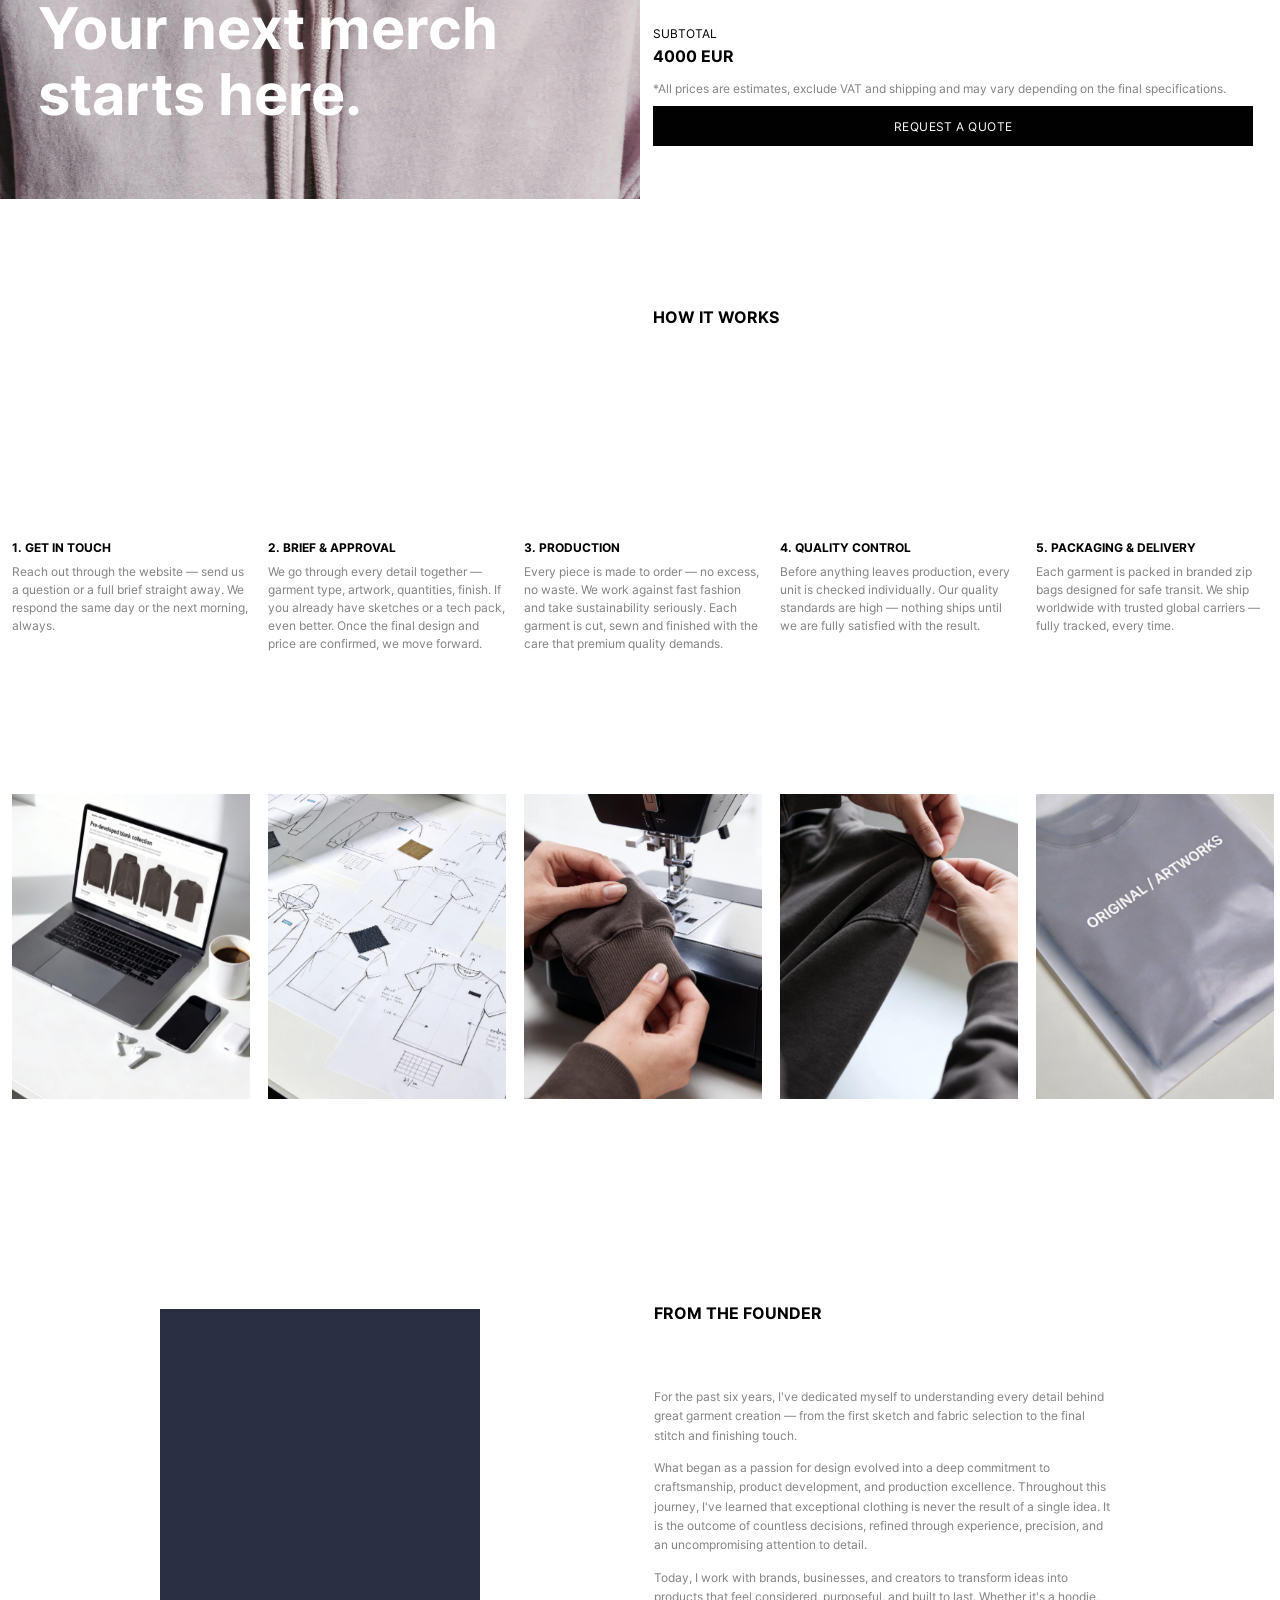
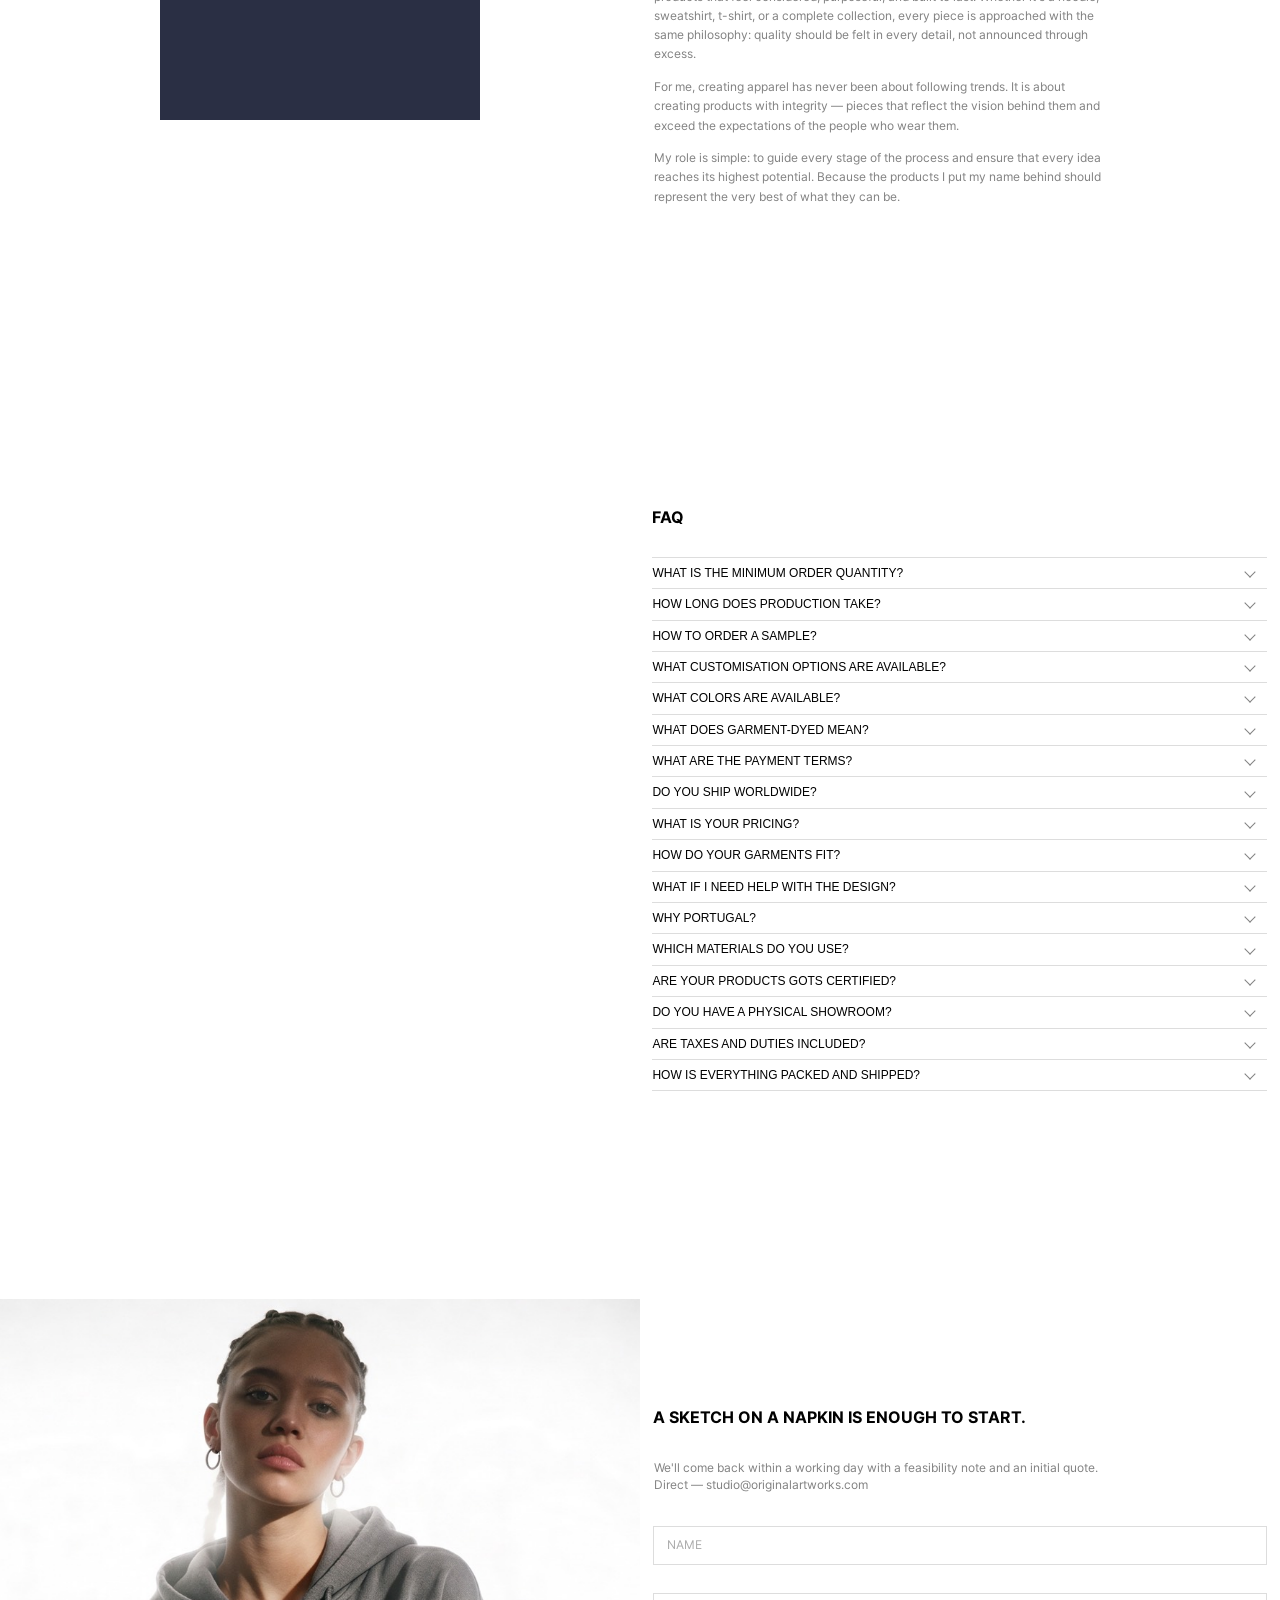
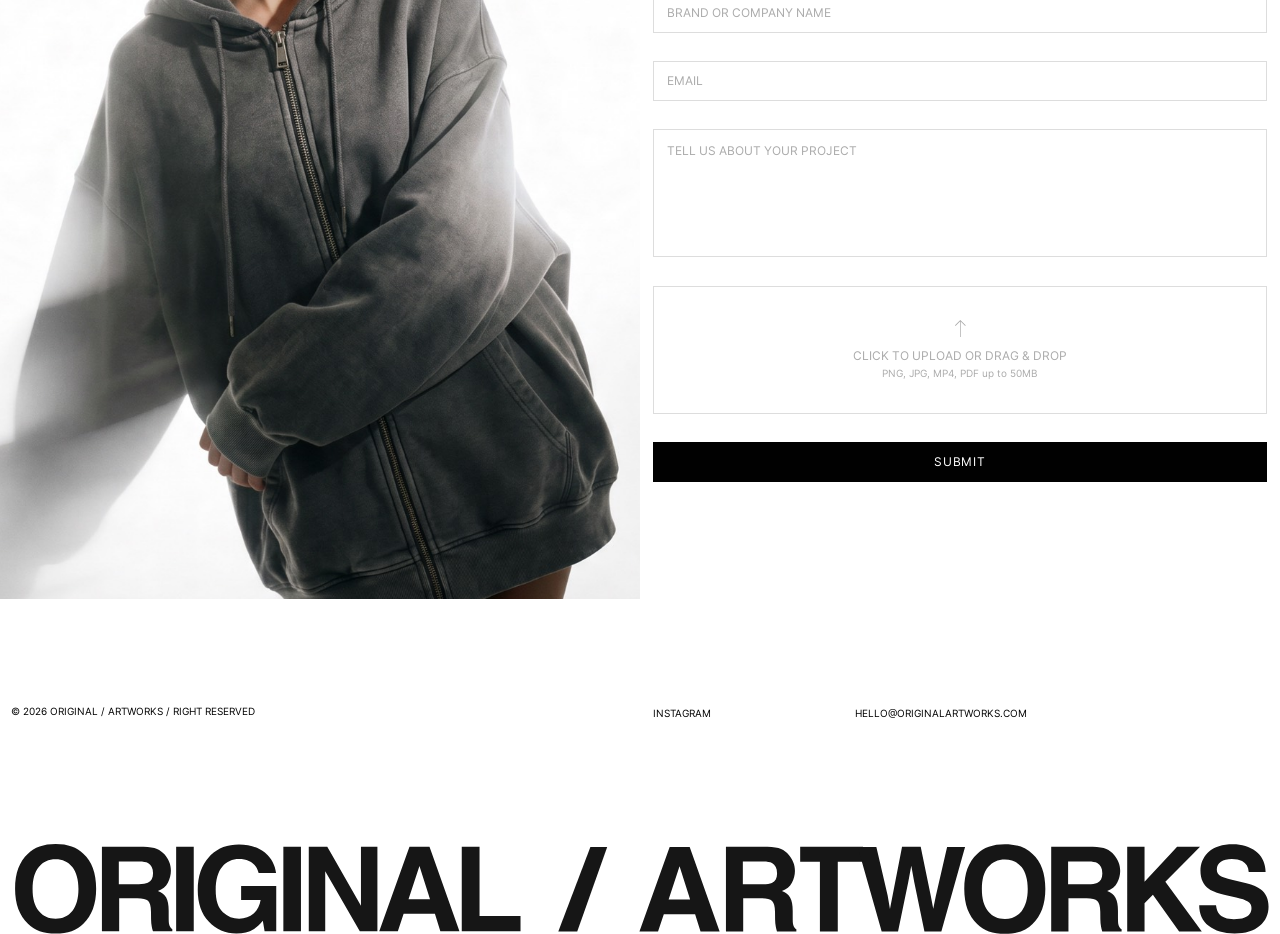
==== commit 37e8e976: "Landscape phones: cap buttons, calculator controls and form fields - The interactive elements (produ" ====
--- a/oa/index.html
+++ b/oa/index.html
@@ -4,7 +4,7 @@
   <meta charset="UTF-8">
   <meta name="viewport" content="width=device-width, initial-scale=1.0">
   <title>Original Artworks</title>
-  <link rel="stylesheet" href="style.css?v=107">
+  <link rel="stylesheet" href="style.css?v=108">
 </head>
 <body>
 
--- a/oa/style.css
+++ b/oa/style.css
@@ -2800,4 +2800,36 @@
 
   /* Collection: shorter cards so the 2×2 fits roughly one screen */
   .collection__card { height: 34vh; aspect-ratio: auto; }
-}
+
+  /* --- Buttons / calculator controls / form fields / tabs: their vw sizes
+     balloon on wide landscape, so cap them to a compact, tappable size --- */
+  .card__actions { gap: 1.6vh; }
+  .card__configure,
+  .card__sample { font-size: max(13px, 2.7vh); padding: 1.7vh 4vw; }
+  .craft__tab { font-size: max(11px, 2.2vh); padding-bottom: 0.6vh; }
+  .collection__customize-label,
+  .collection__see-options { font-size: max(12px, 2.5vh); }
+
+  .pricing__select,
+  .pricing__cta { font-size: max(13px, 2.7vh); }
+  .pricing__select-wrap,
+  .pricing__stepper,
+  .pricing__cta { height: 6vh; }
+  .pricing__btn { font-size: max(12px, 2.3vh); padding: 1.1vh 2vw; }
+  .pricing__step-btn { width: 6vh; }
+  .pricing__step-val { font-size: max(13px, 2.6vh); }
+  .pricing__field { margin-bottom: 1.4vh; }
+  .pricing__lbl,
+  .pricing__lbl-row { margin-bottom: 0.8vh; }
+  .pricing__summary { margin-bottom: 1.4vh; }
+
+  .project__form { gap: 1.6vh; }
+  .project__field { flex: 0 0 6vh; padding: 0 3vw; }
+  .project__field--textarea { flex: 0 0 16vh; padding: 1.4vh 3vw; }
+  .project__input,
+  .project__textarea { font-size: max(13px, 2.6vh); }
+  .project__upload { flex: 0 0 13vh; }
+  .project__upload-main { font-size: max(12px, 2.4vh); }
+  .project__upload-sub { font-size: max(10px, 1.9vh); }
+  .project__submit { font-size: max(13px, 2.7vh); padding: 1.6vh; }
+}
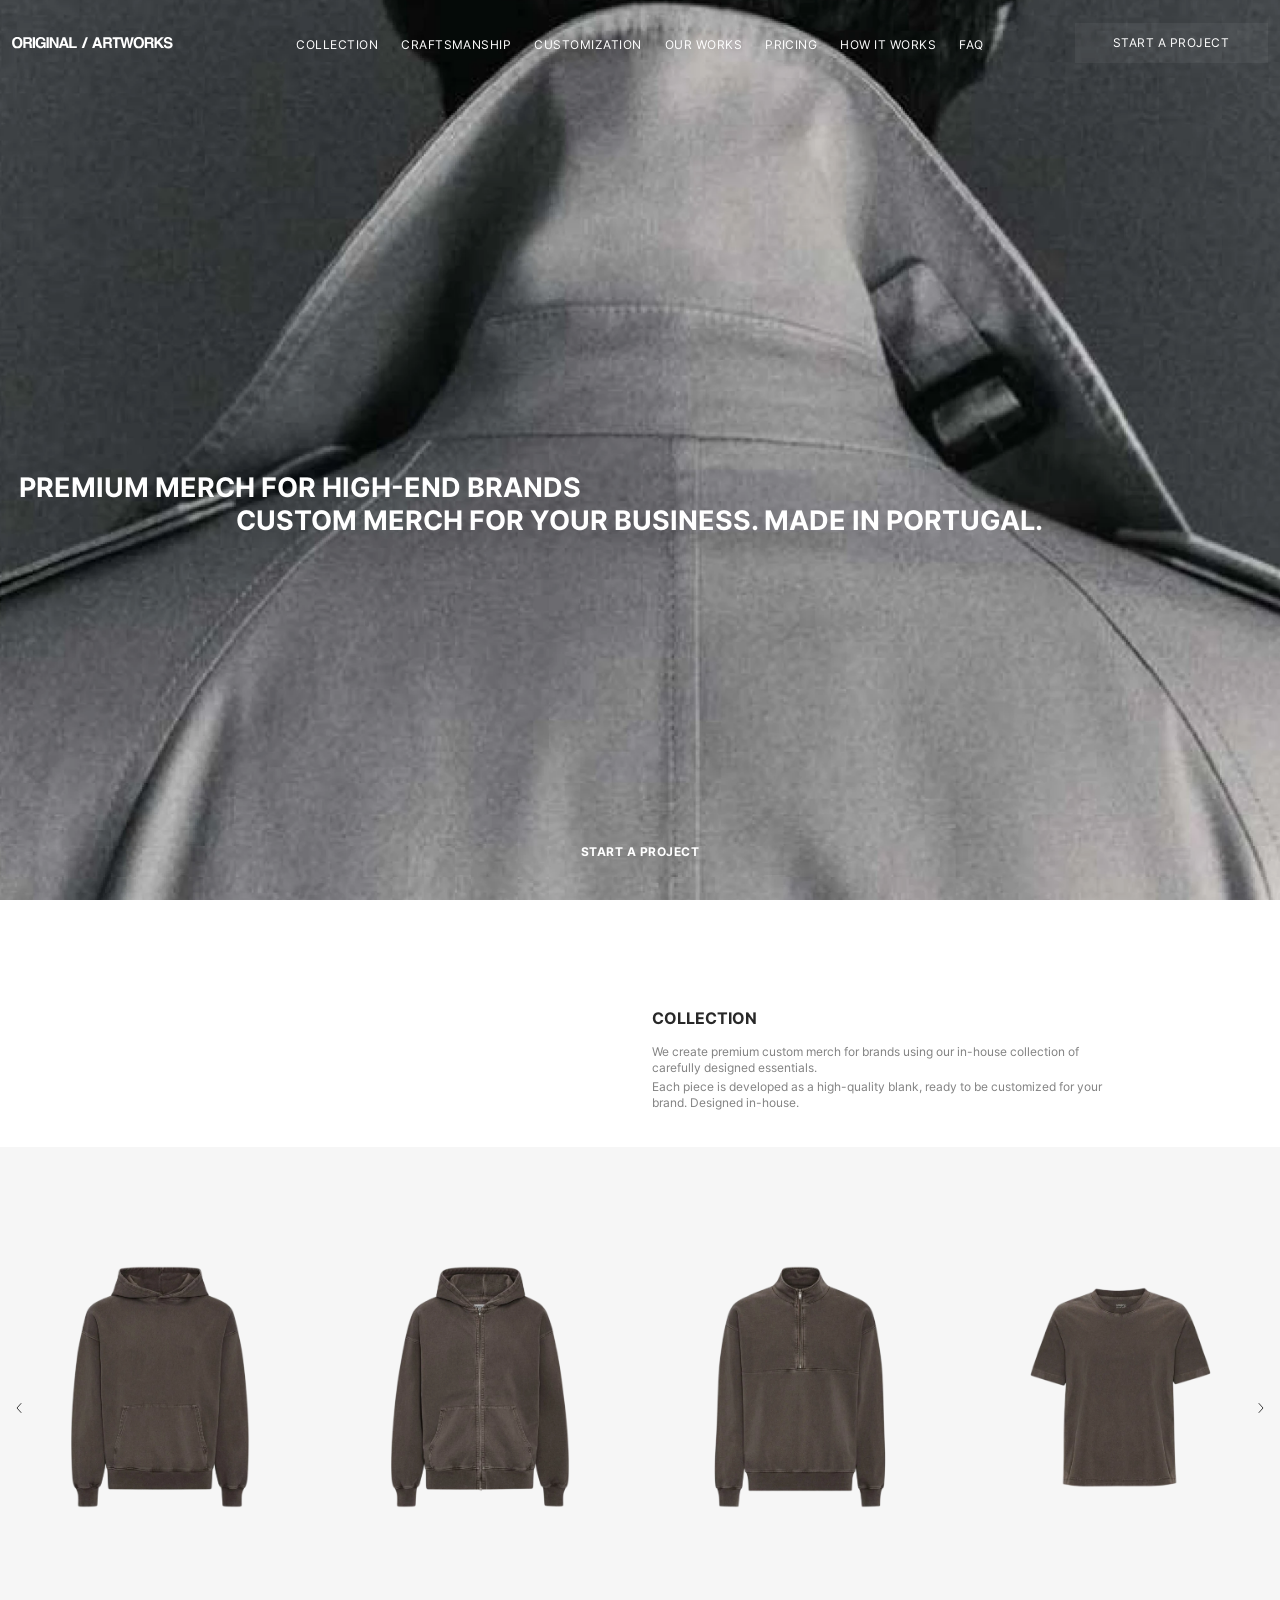
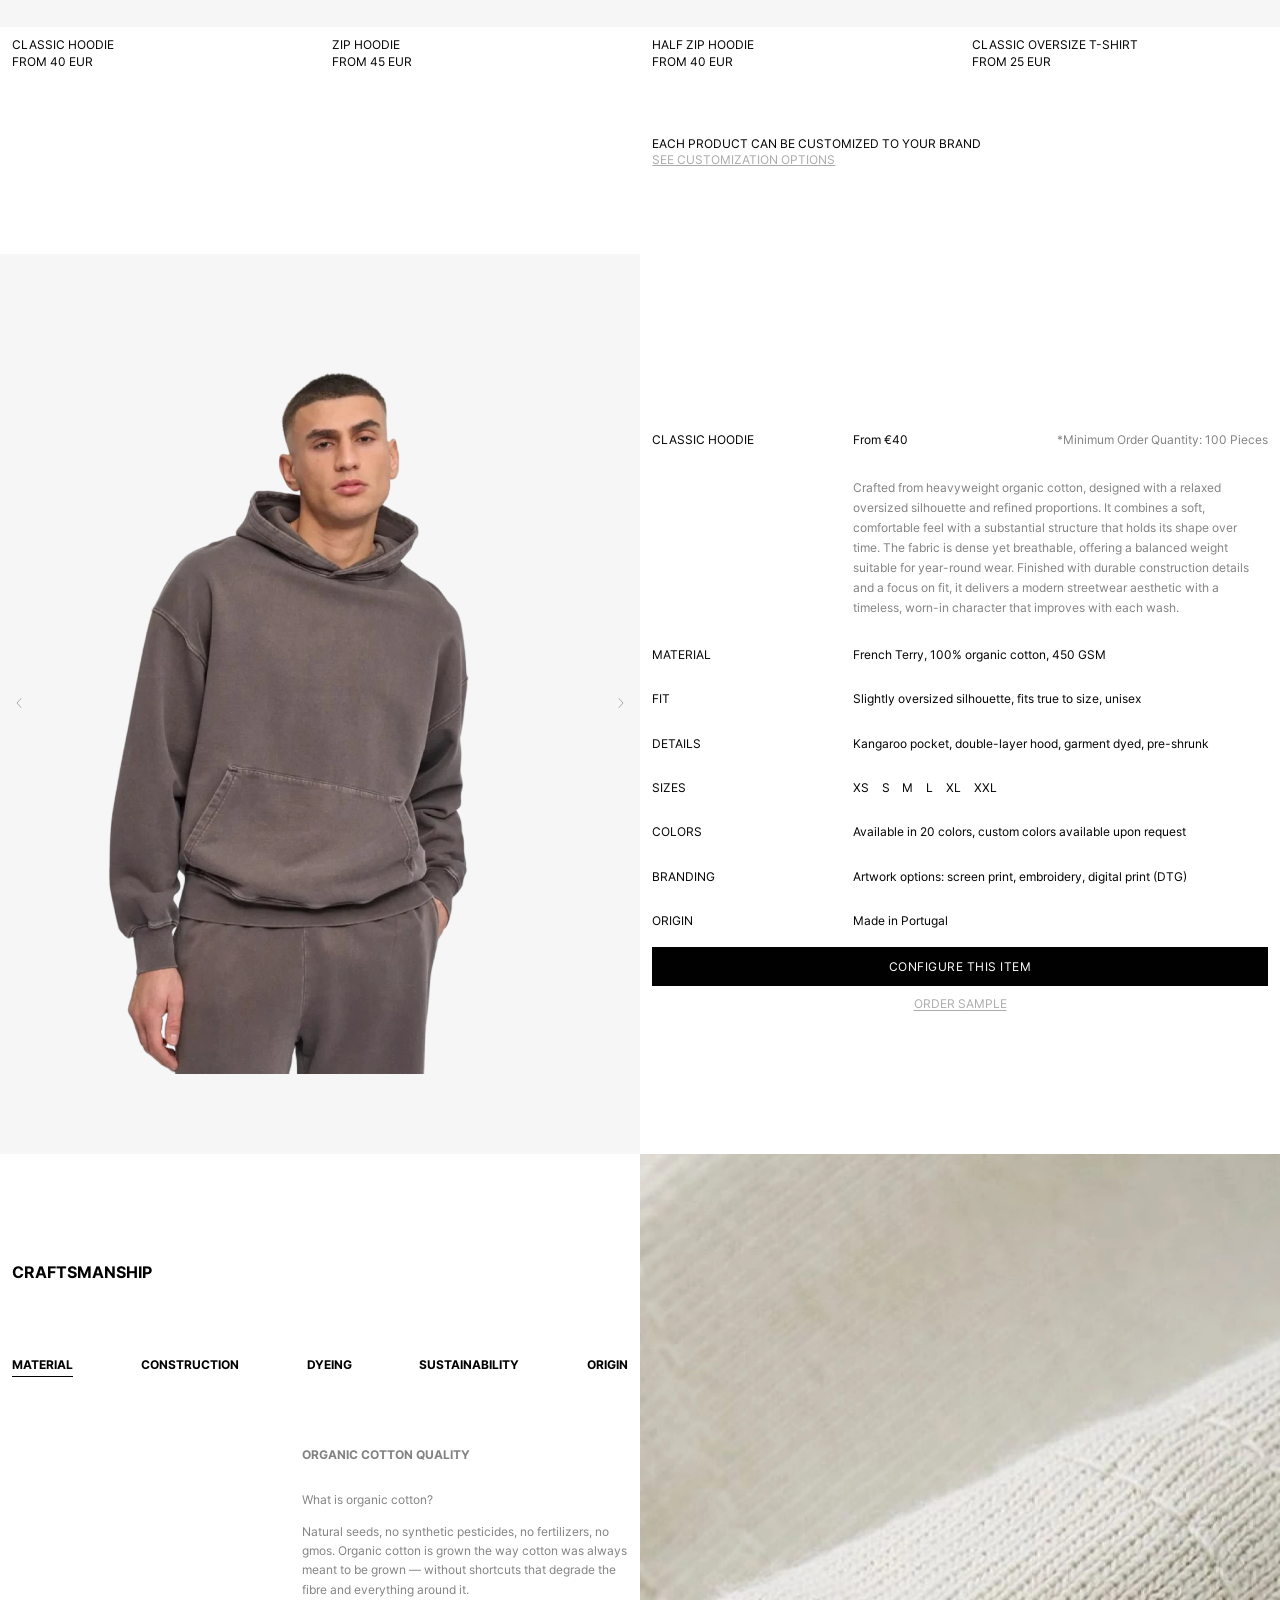
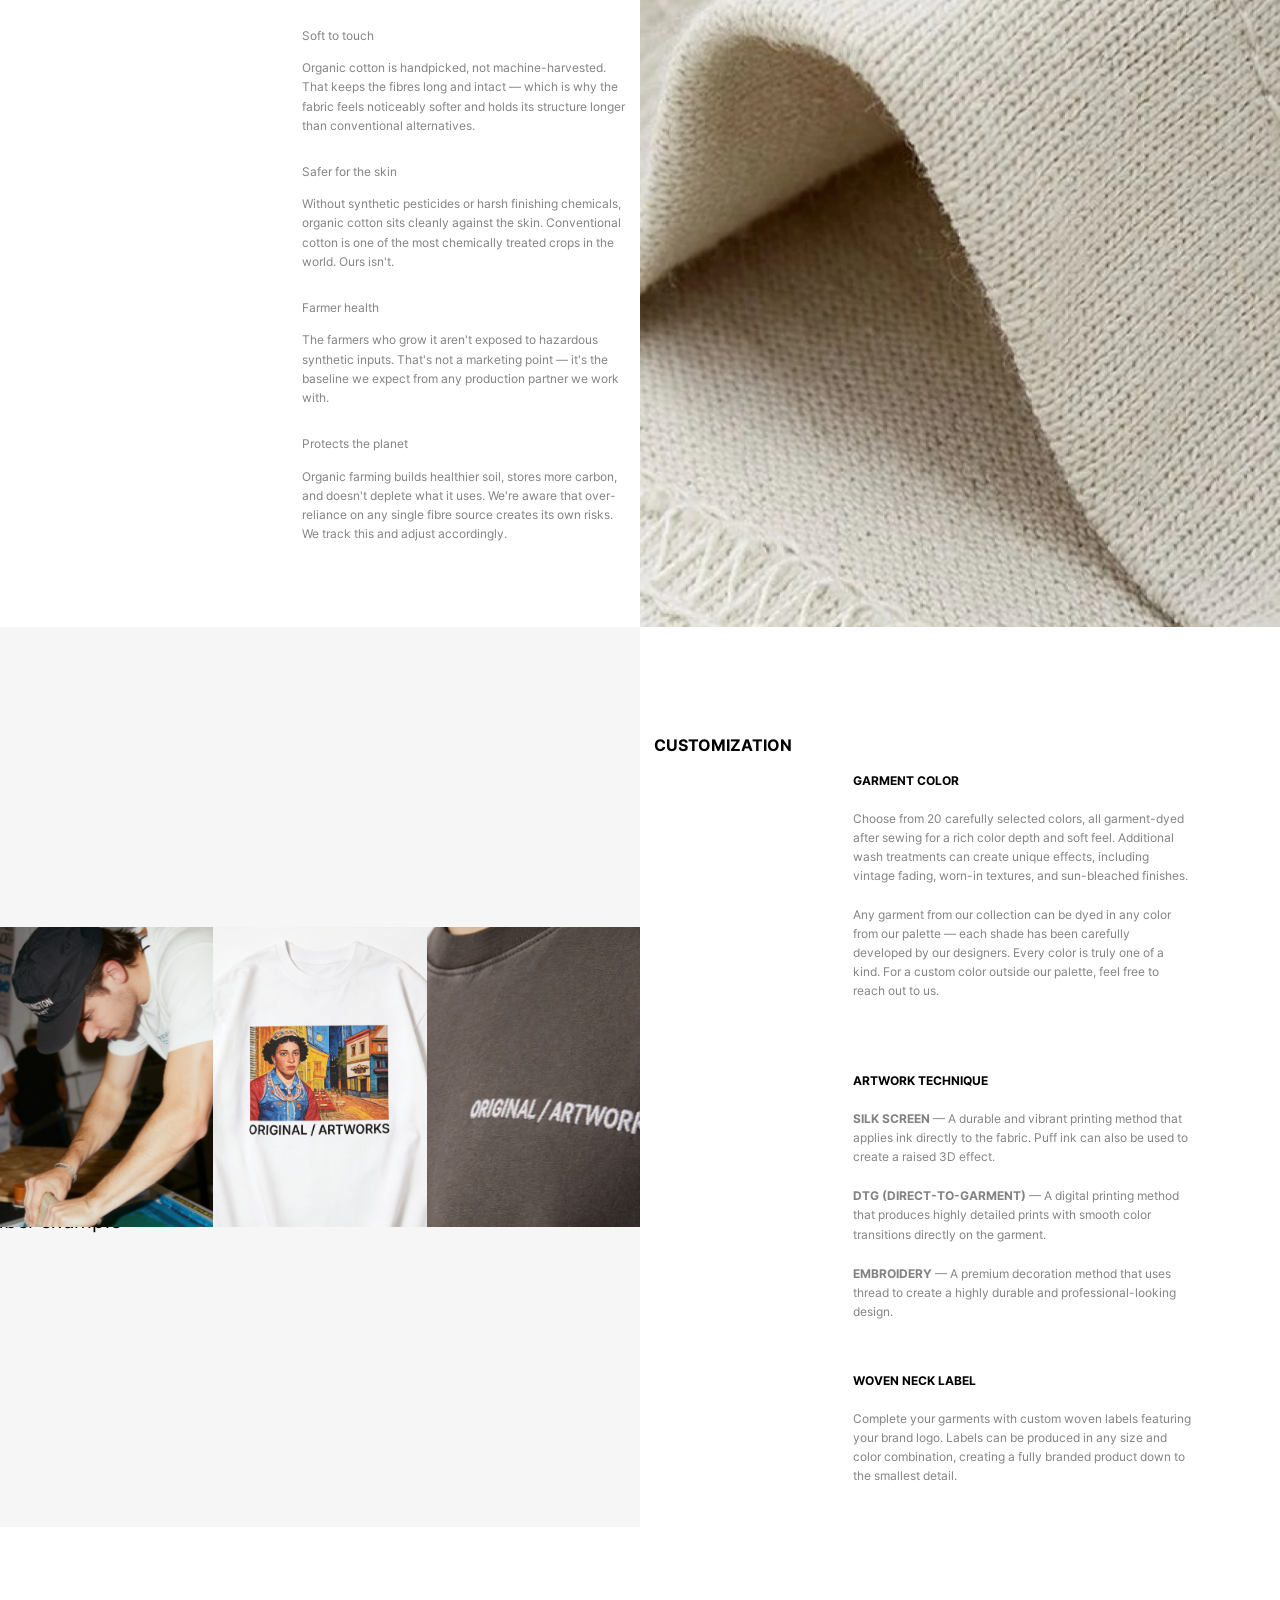
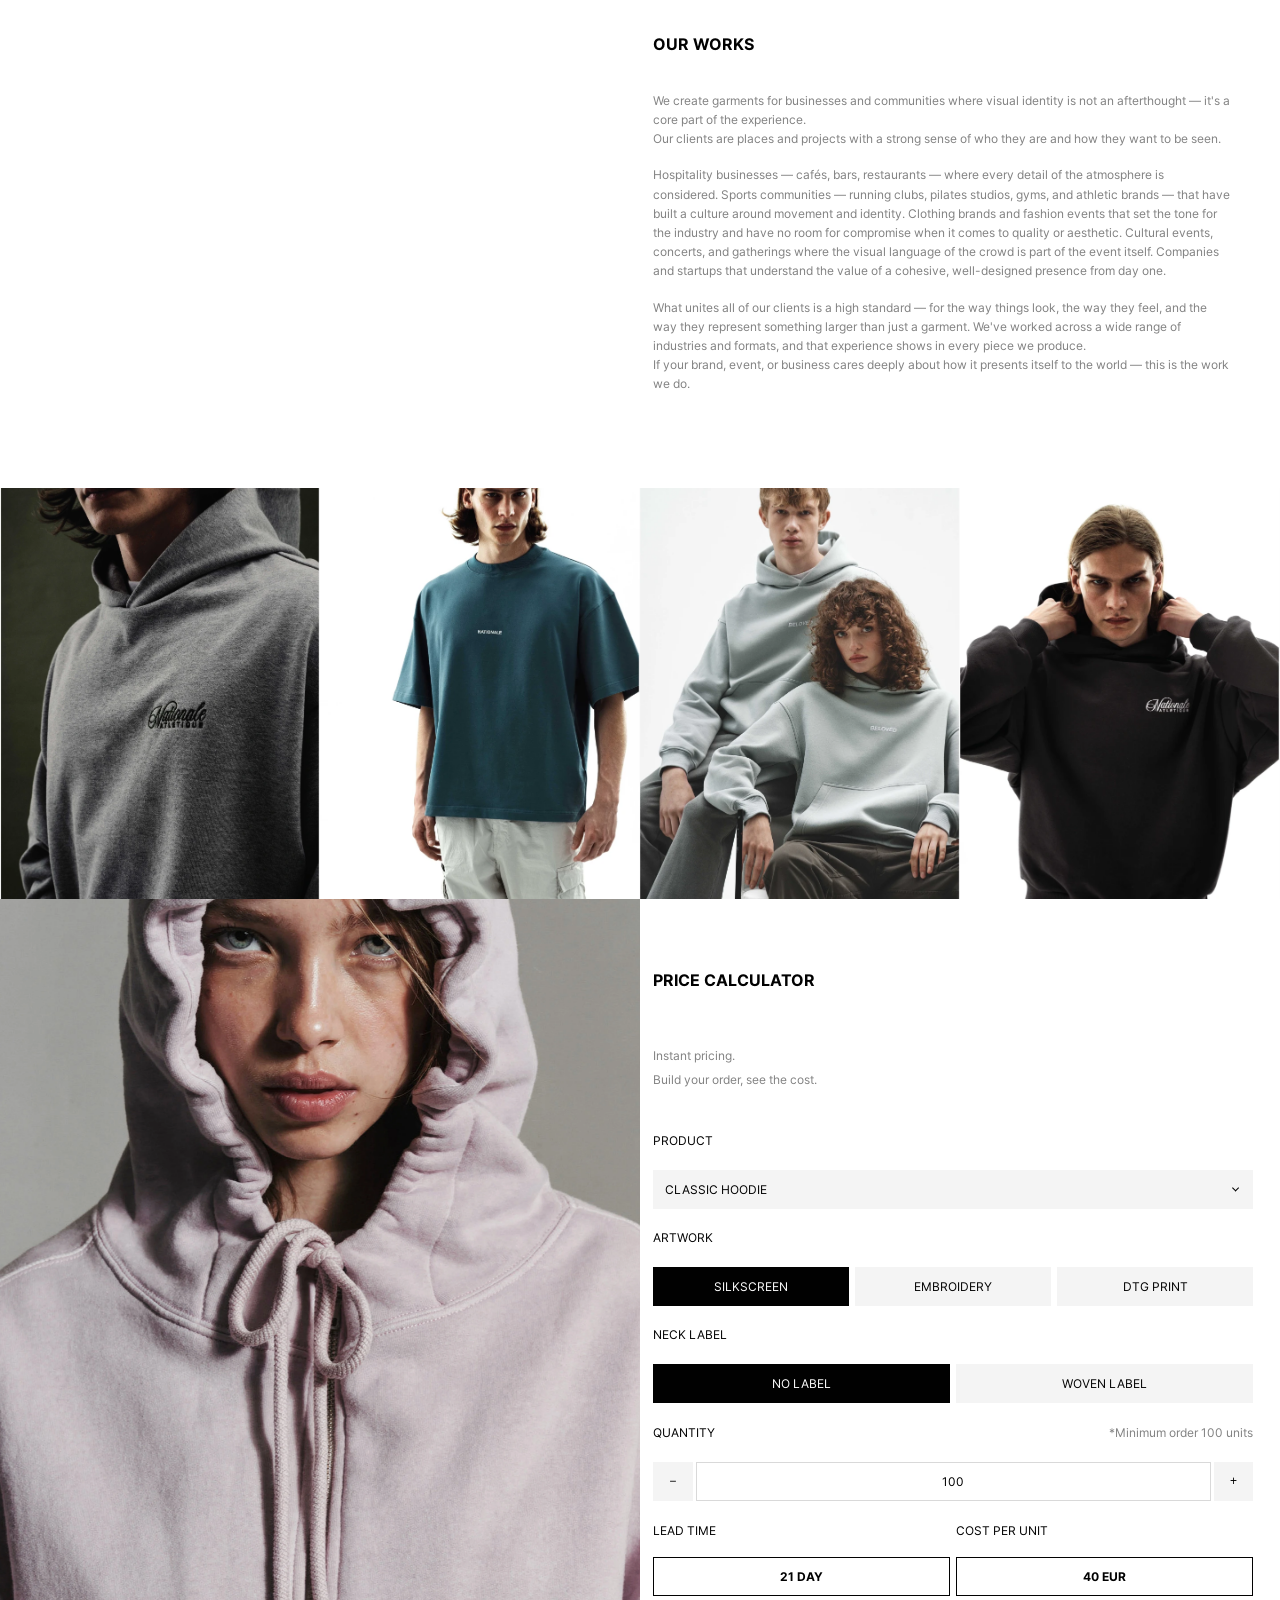
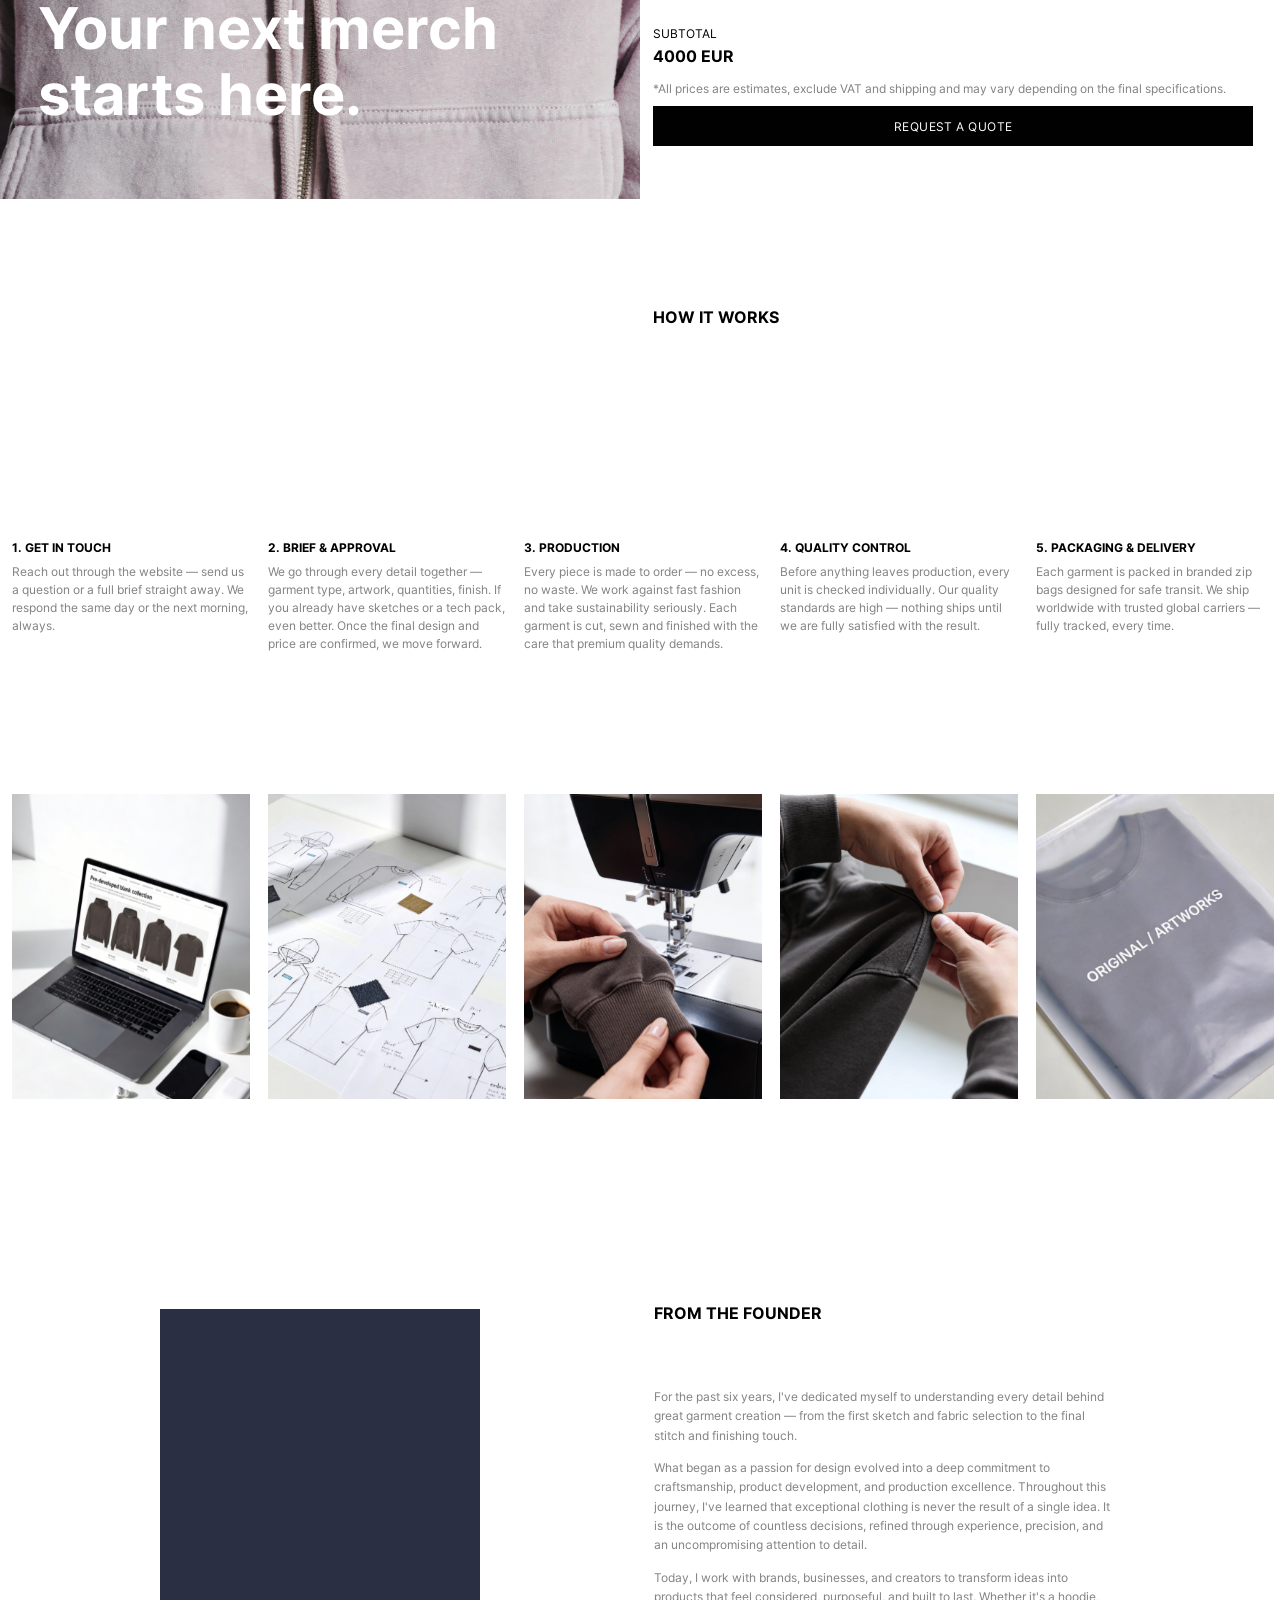
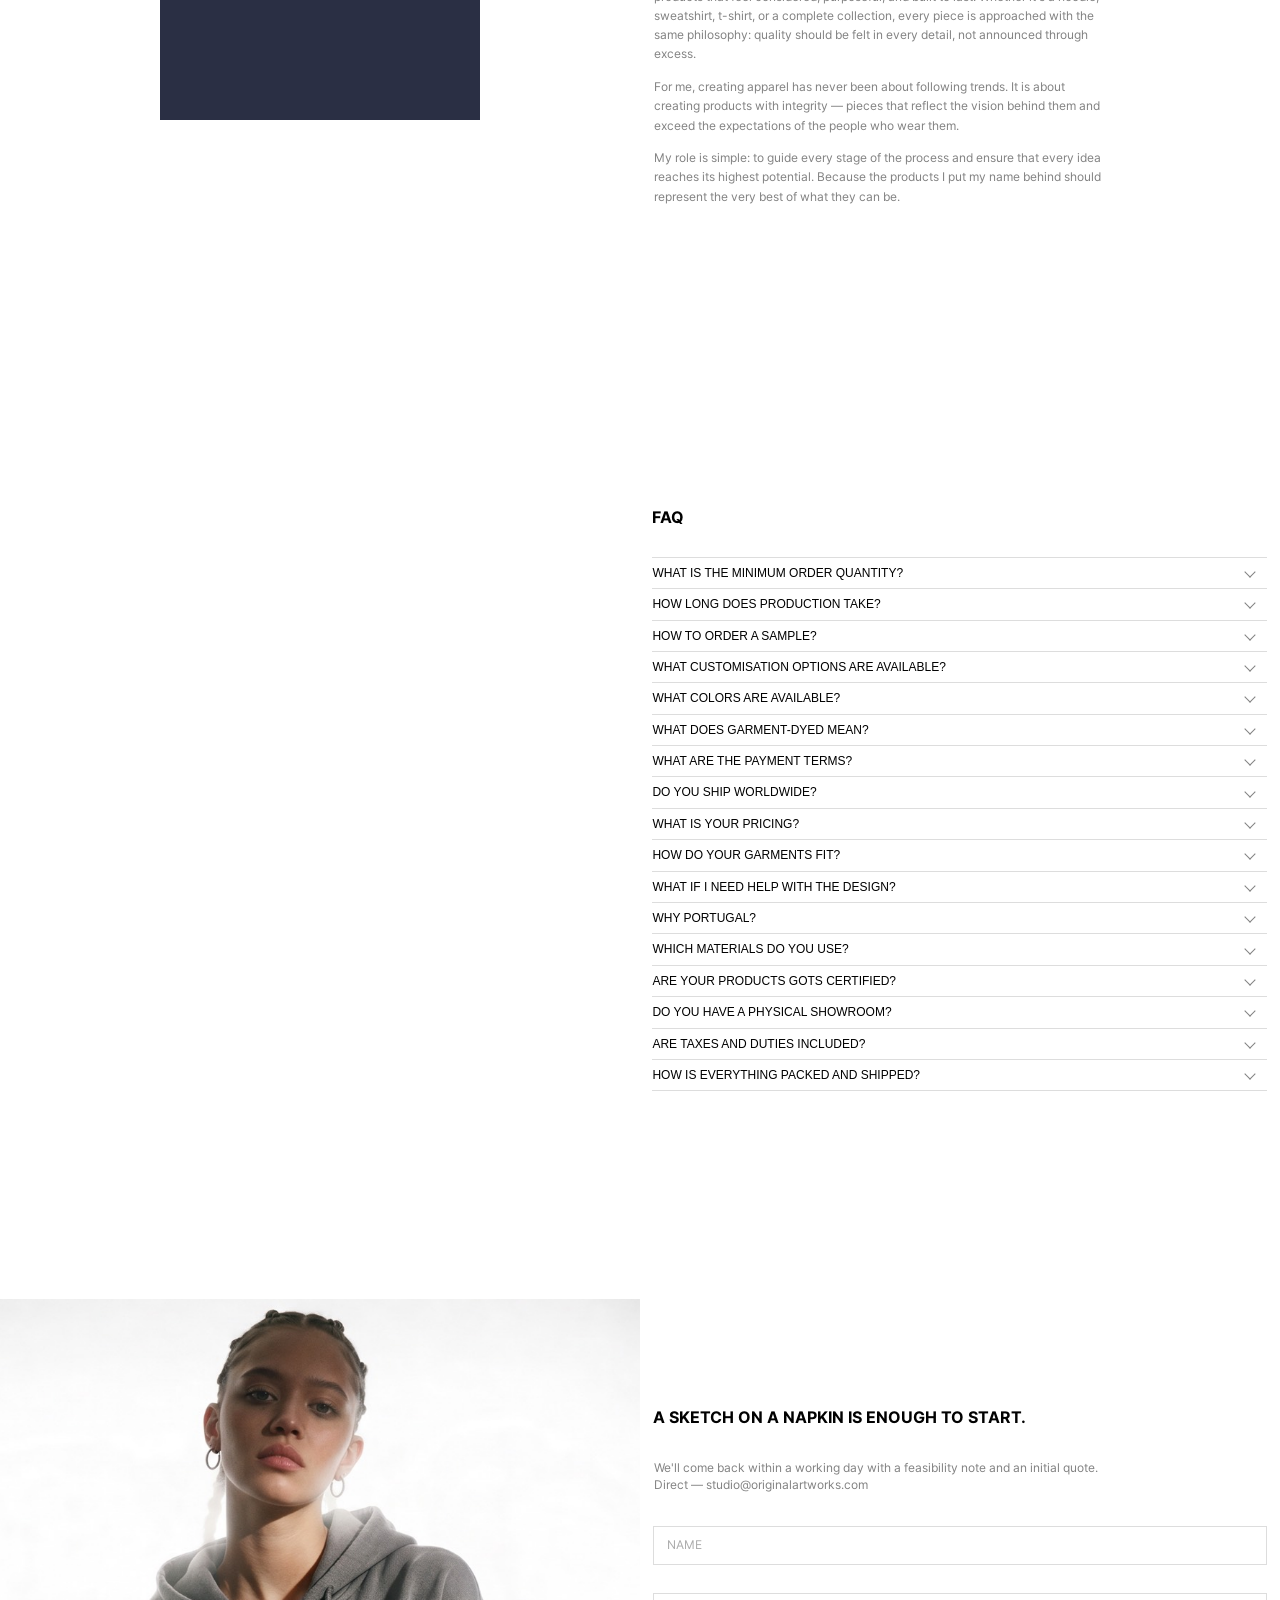
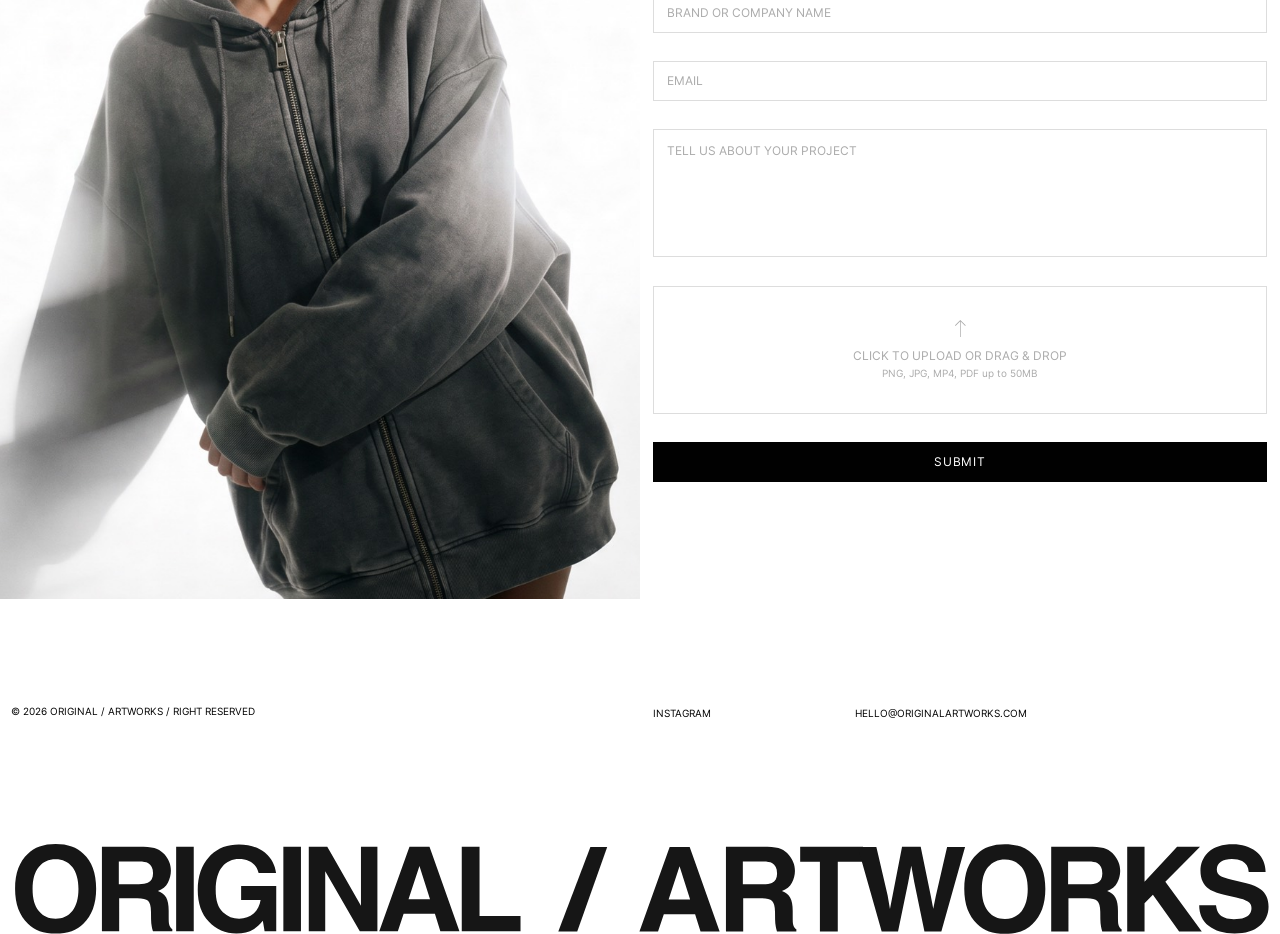
==== commit 04265a1f: "Broaden landscape query (max-height 540->600, width ->1100) - Some phones report a landscape viewpor" ====
--- a/oa/index.html
+++ b/oa/index.html
@@ -4,7 +4,7 @@
   <meta charset="UTF-8">
   <meta name="viewport" content="width=device-width, initial-scale=1.0">
   <title>Original Artworks</title>
-  <link rel="stylesheet" href="style.css?v=108">
+  <link rel="stylesheet" href="style.css?v=109">
 </head>
 <body>
 
--- a/oa/style.css
+++ b/oa/style.css
@@ -2737,7 +2737,7 @@
    & legible. Fonts are sized in vh so they can't balloon with
    the wide viewport the way vw does.
    ============================================================ */
-@media (orientation: landscape) and (max-height: 540px) and (max-width: 1024px) {
+@media (orientation: landscape) and (max-height: 600px) and (max-width: 1100px) {
 
   /* --- Nav: use the burger; inline links overflow short, wide phones --- */
   .hero__nav { padding: 2.6vh 3vw 0; align-items: center; }
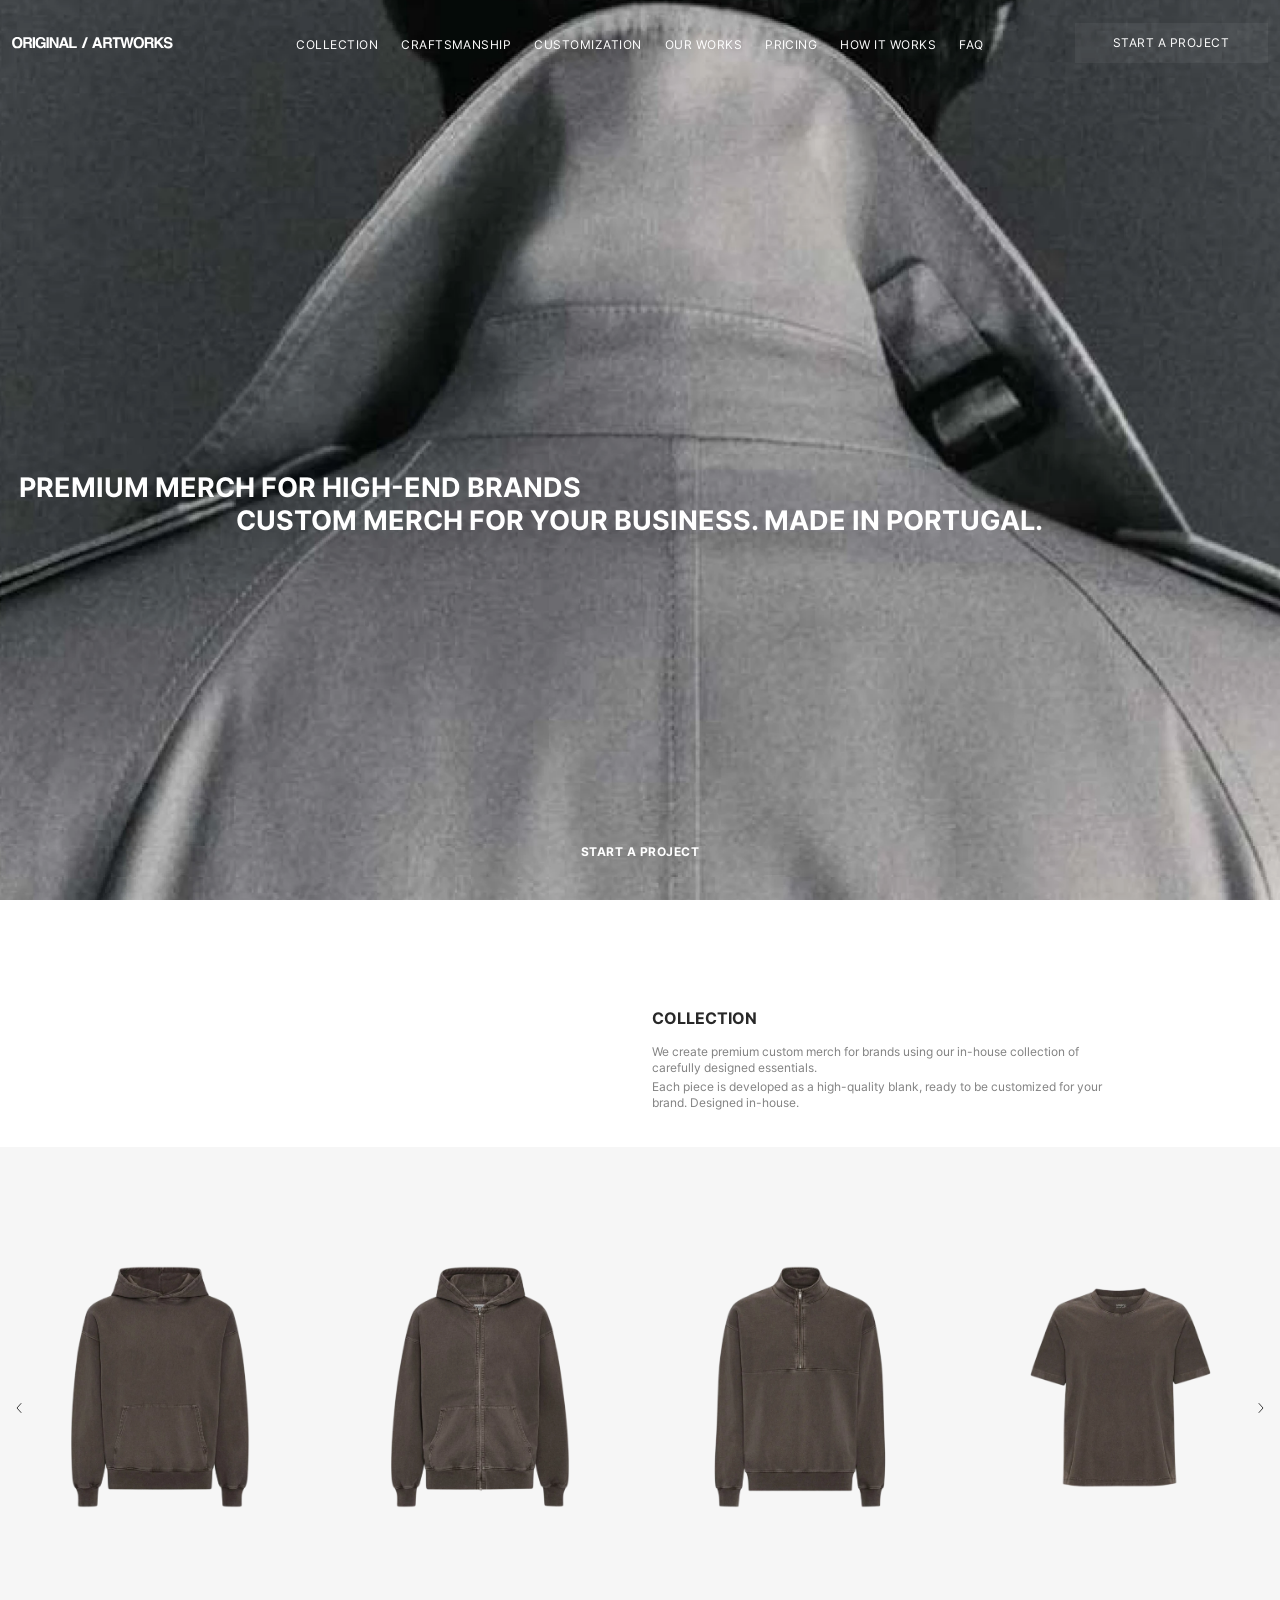
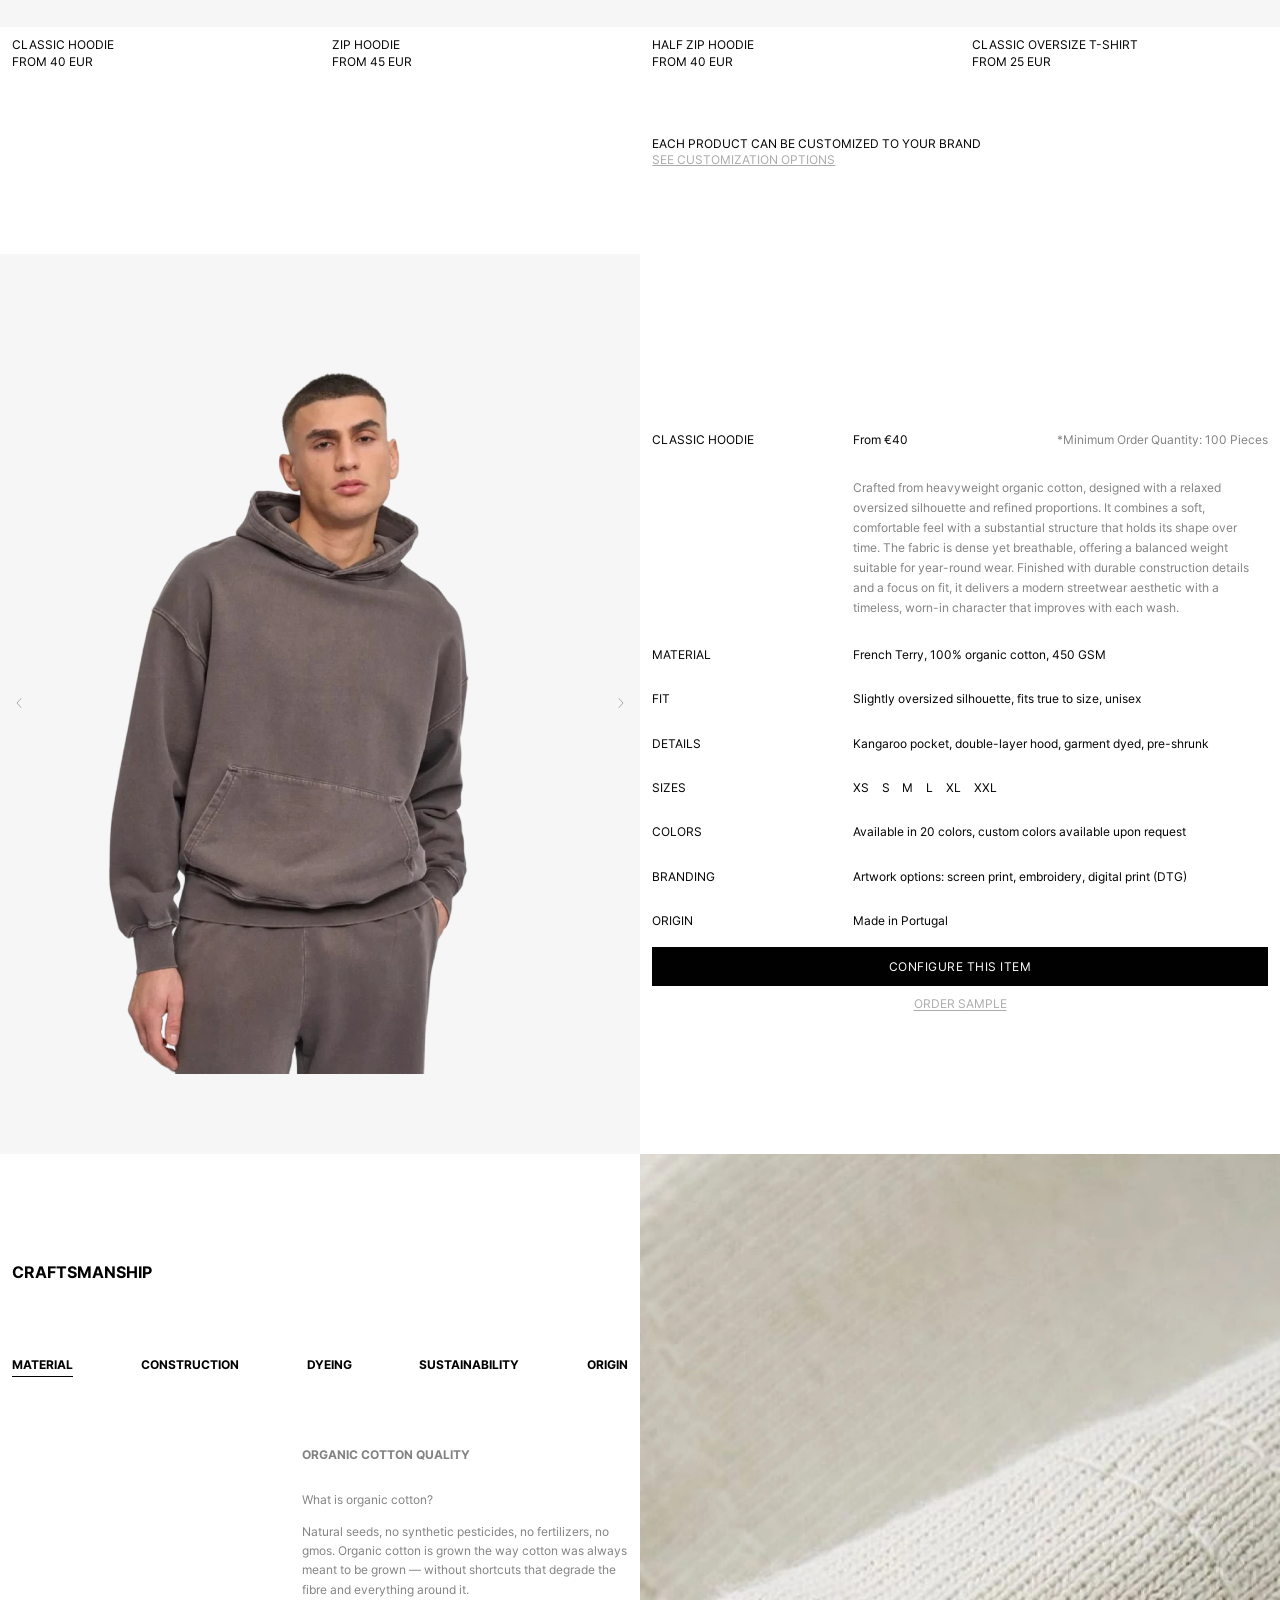
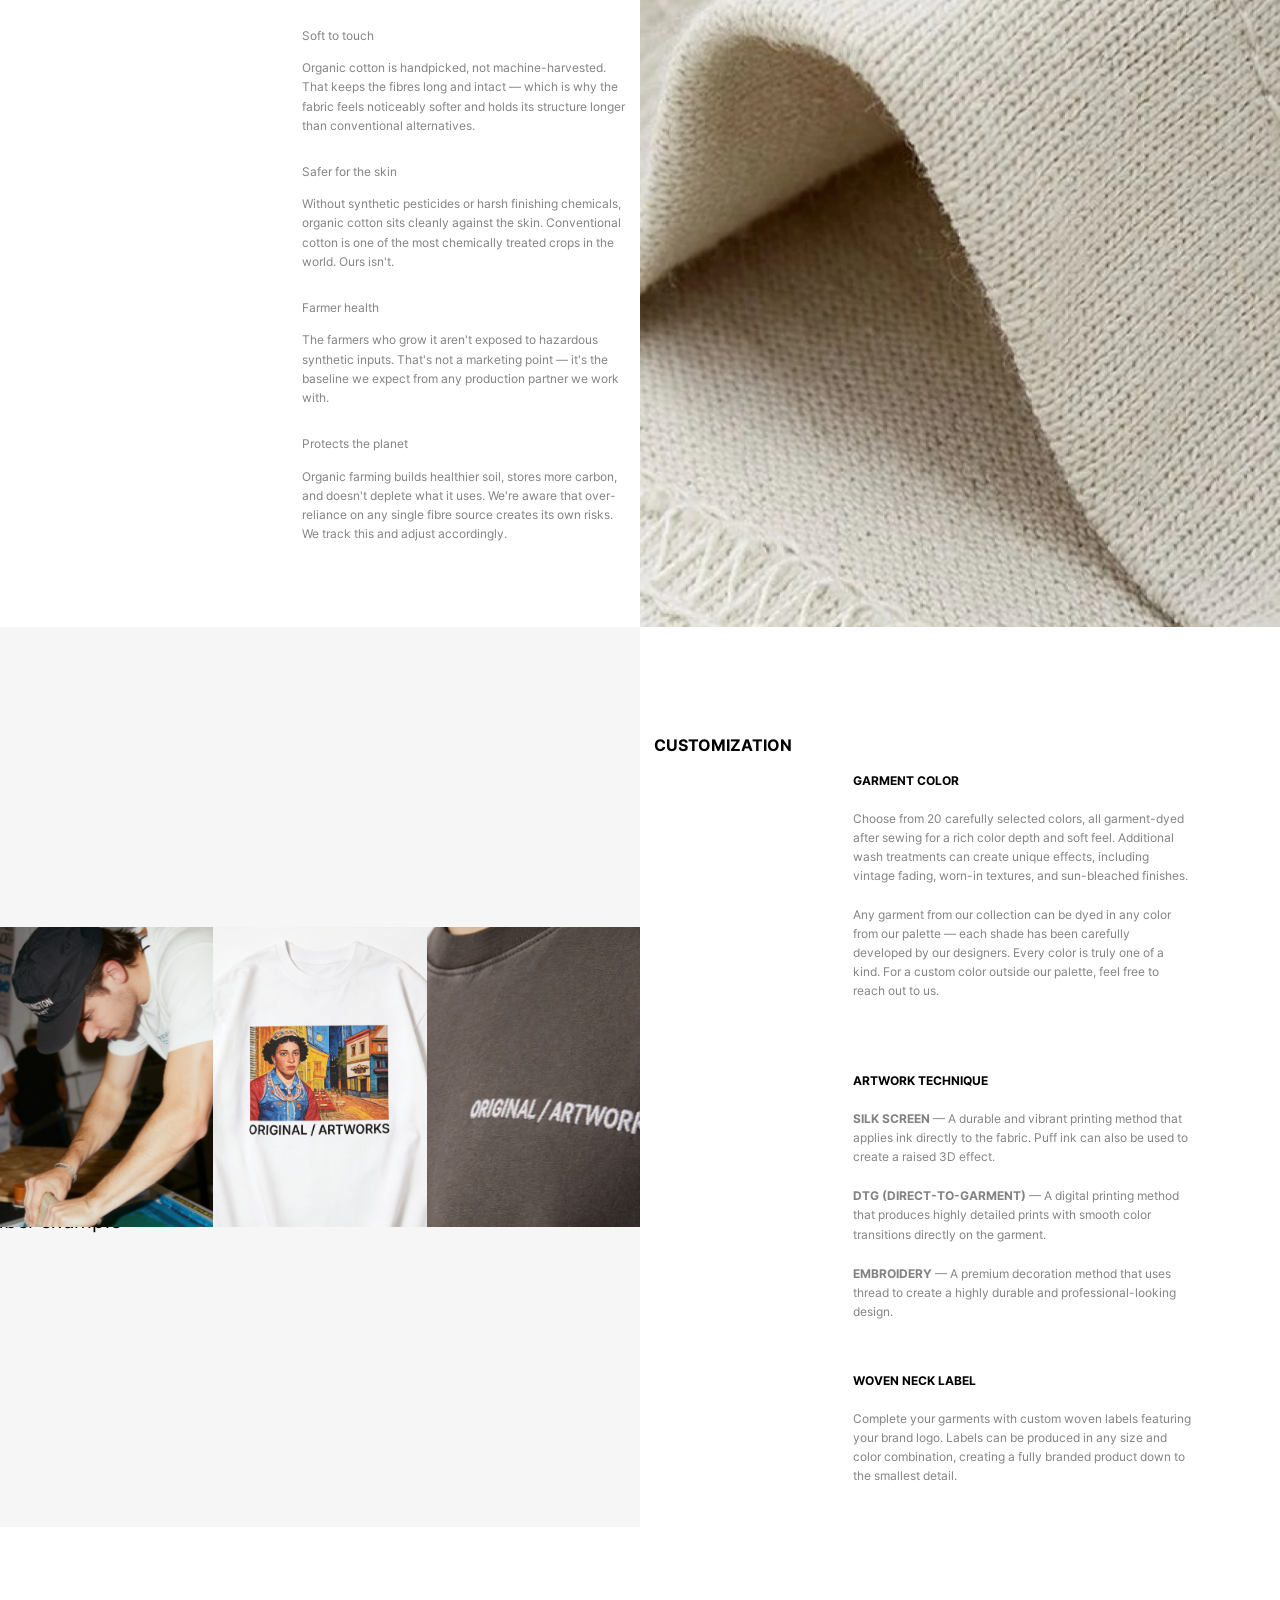
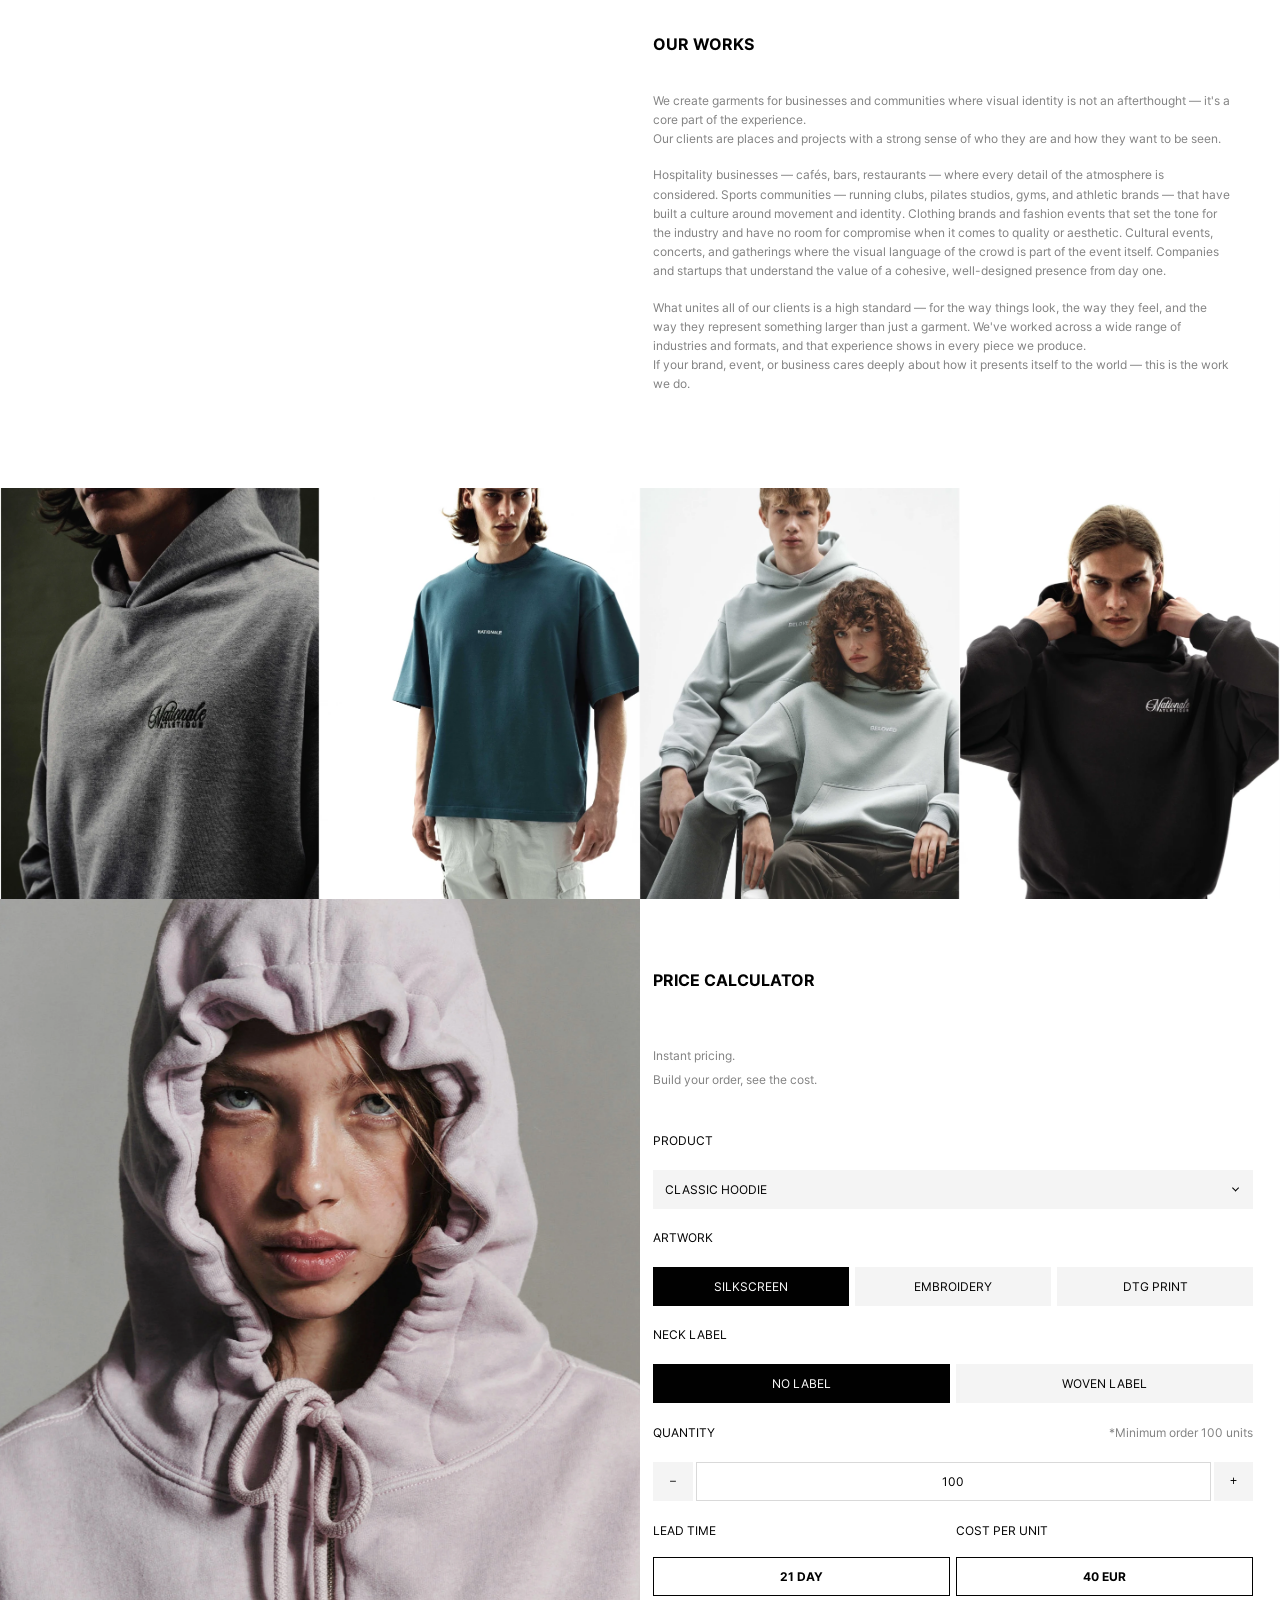
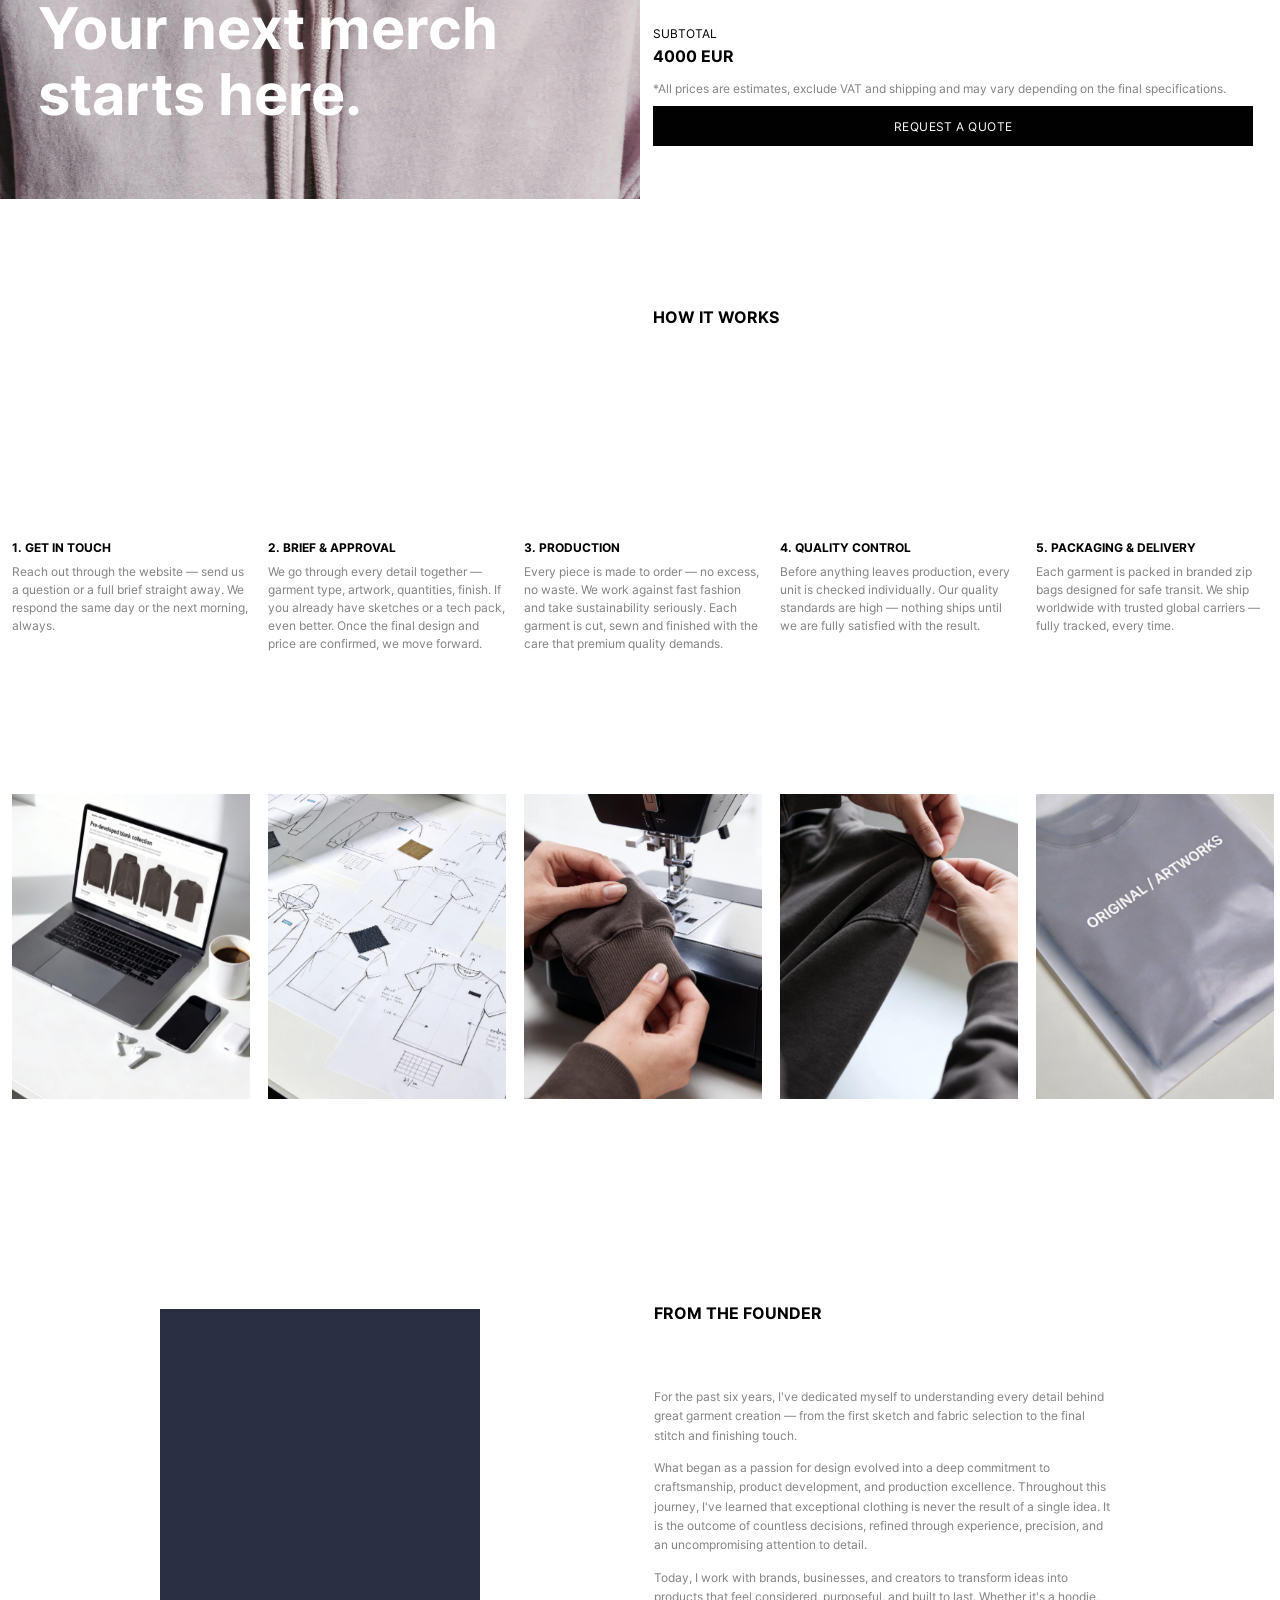
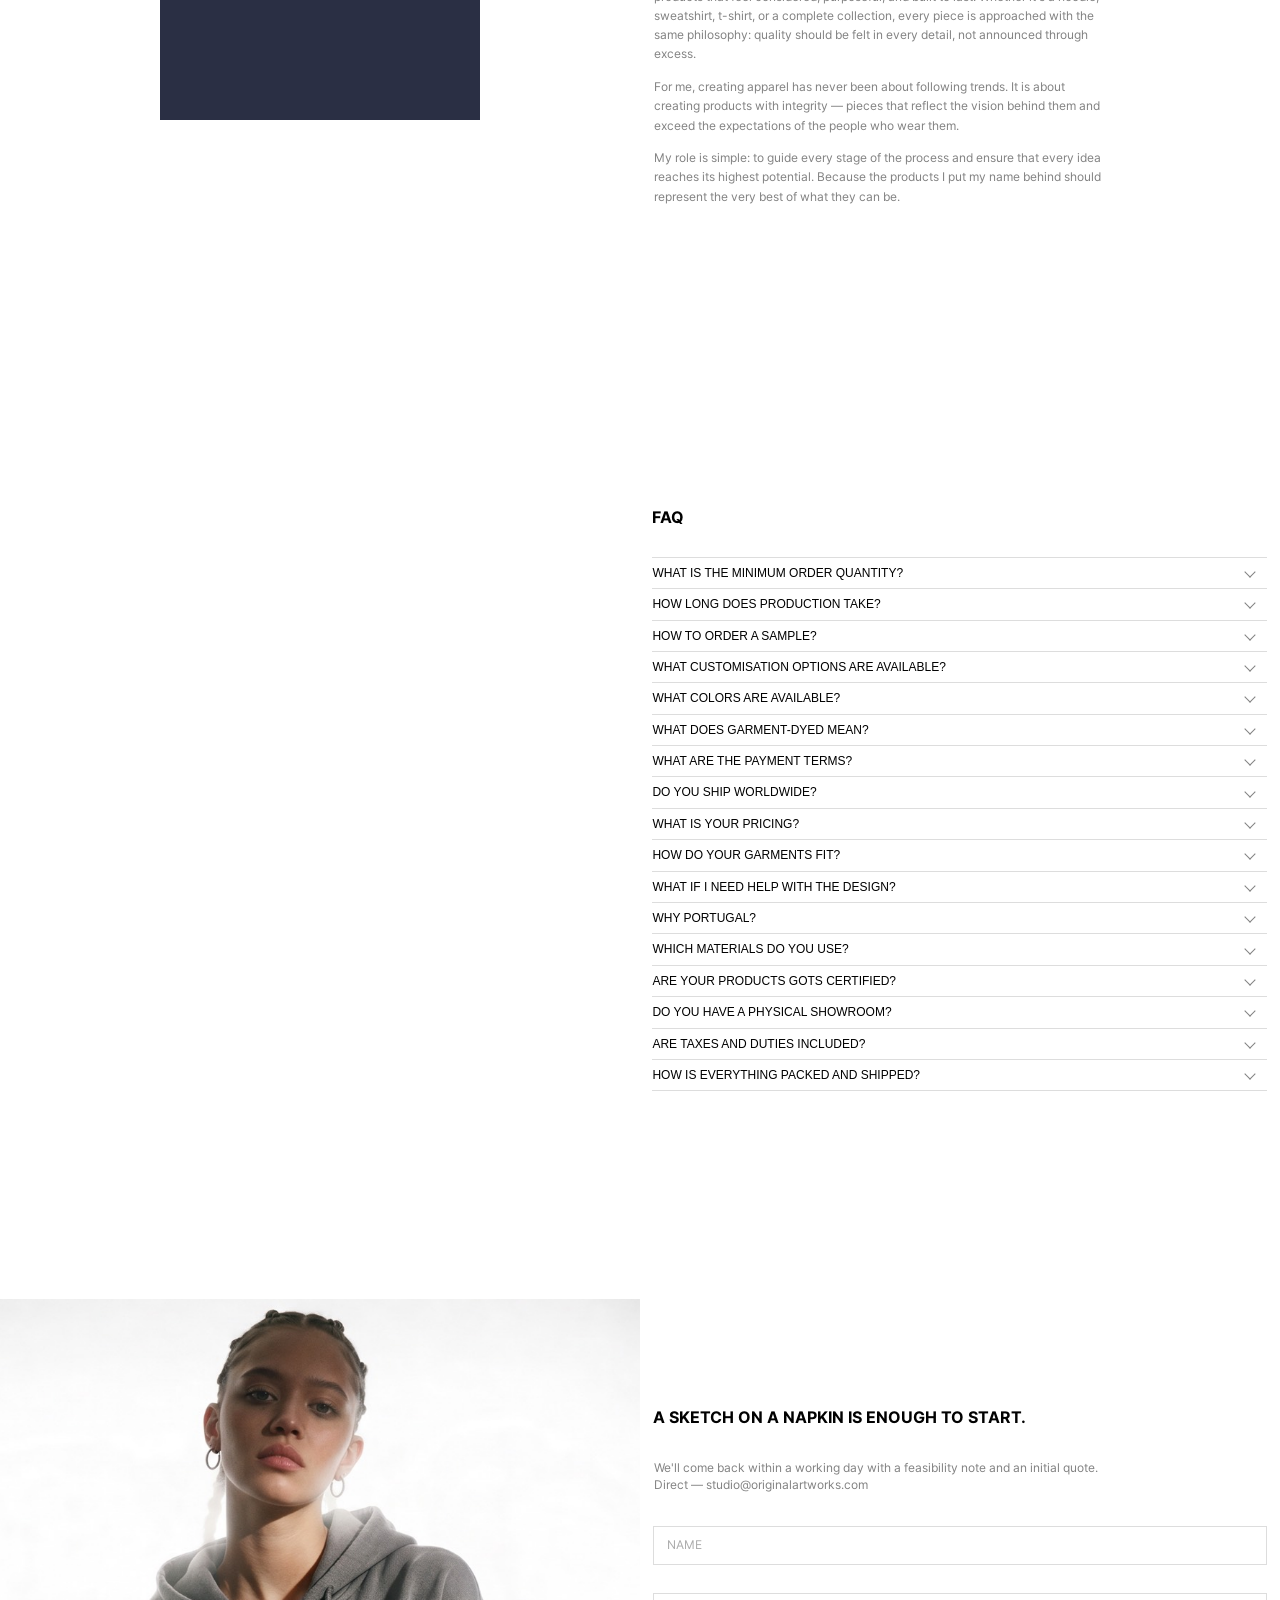
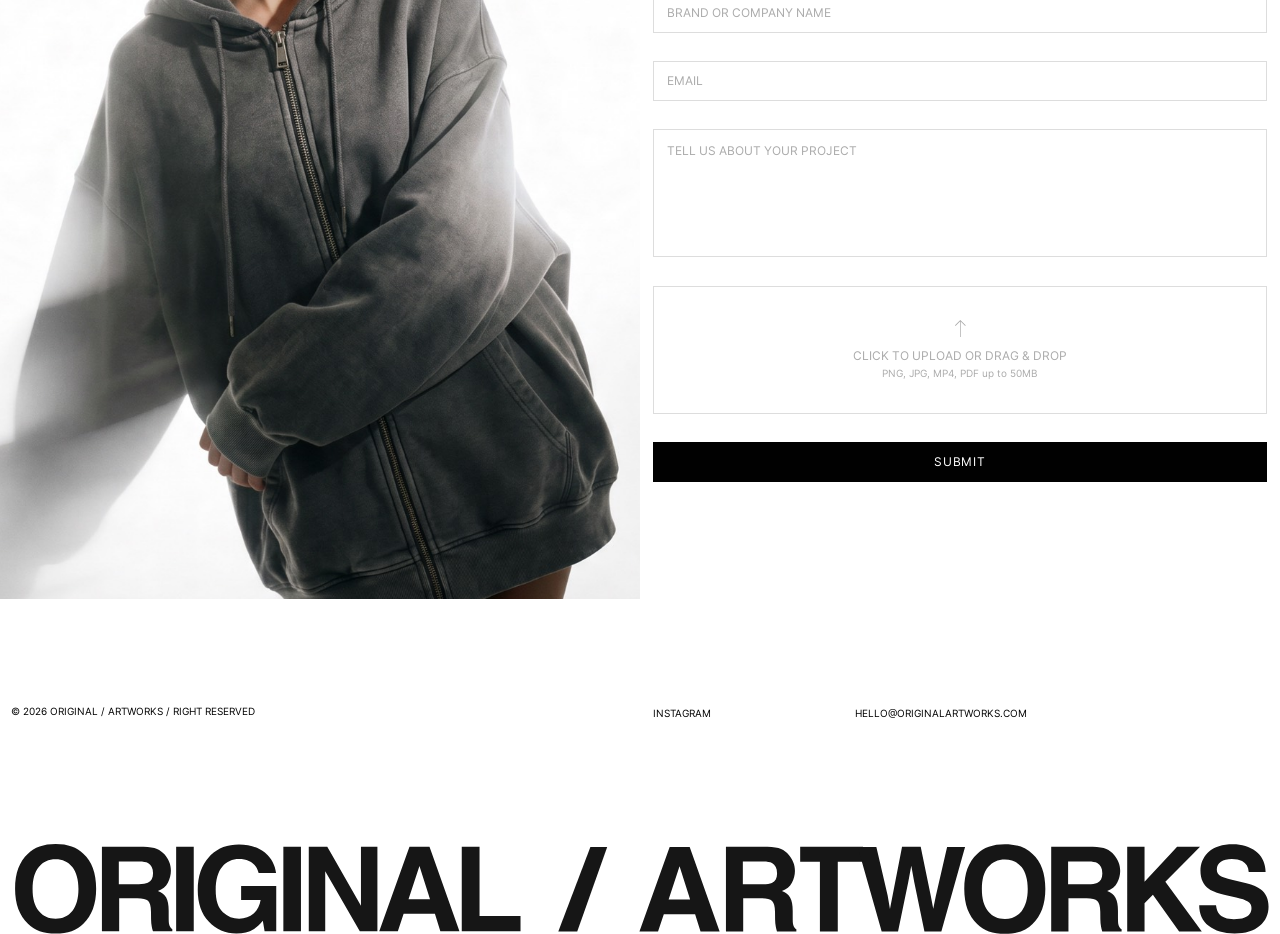
==== commit 6eac5f7d: "Width-based font/control caps for 481-768px (orientation-independent) - The orientation-based landsc" ====
--- a/oa/index.html
+++ b/oa/index.html
@@ -4,7 +4,7 @@
   <meta charset="UTF-8">
   <meta name="viewport" content="width=device-width, initial-scale=1.0">
   <title>Original Artworks</title>
-  <link rel="stylesheet" href="style.css?v=109">
+  <link rel="stylesheet" href="style.css?v=110">
 </head>
 <body>
 
--- a/oa/style.css
+++ b/oa/style.css
@@ -2730,6 +2730,41 @@
     position: static;
     margin-top: 4.27vw;
   }
+}
+
+/* ============================================================
+   WIDE MOBILE / SMALL TABLET (481–768px) — the mobile layout's
+   vw-based fonts & controls balloon at these widths (this also
+   covers landscape phones, regardless of the orientation media
+   feature). Cap them in px so nothing gets huge.
+   ============================================================ */
+@media (min-width: 481px) and (max-width: 768px) {
+  .hero__eyebrow,
+  .hero__title { font-size: min(6.4vw, 30px); }
+  .mobile-nav__links a { font-size: min(6.4vw, 28px); }
+  .mobile-nav__cta { font-size: min(4.27vw, 18px); }
+
+  .collection__title, .craft__label, .custom__label, .ourworks__label,
+  .howitworks__label, .pricing__title, .faq__title, .project__title,
+  .founder__label, .card__name, .collection__coming-label,
+  .pricing__visual-title { font-size: min(4.8vw, 26px); }
+
+  .craft__content-heading, .craft__section-title, .craft__section-body,
+  .custom__block-title, .custom__block-body, .custom__techniques p,
+  .ourworks__text p, .howitworks__step-num, .howitworks__step-body,
+  .card__desc, .card__specs dt, .card__specs dd, .card__price, .card__moq,
+  .faq__question, .faq__answer-inner p, .project__meta p,
+  .collection__desc, .pricing__lbl, .pricing__note,
+  .craft__tab, .pricing__btn, .pricing__select, .pricing__step-val,
+  .pricing__cta, .project__input, .project__textarea, .project__submit,
+  .project__upload-main, .collection__customize-label, .collection__see-options,
+  .card__configure, .card__sample { font-size: min(3.6vw, 16px); }
+
+  /* Cap the tallest photos so they don't dominate */
+  .howitworks__step-photo,
+  .project__photo,
+  .founder__photo,
+  .ourworks__scroll-wrap { max-height: 60vh; }
 }
 
 /* ============================================================
